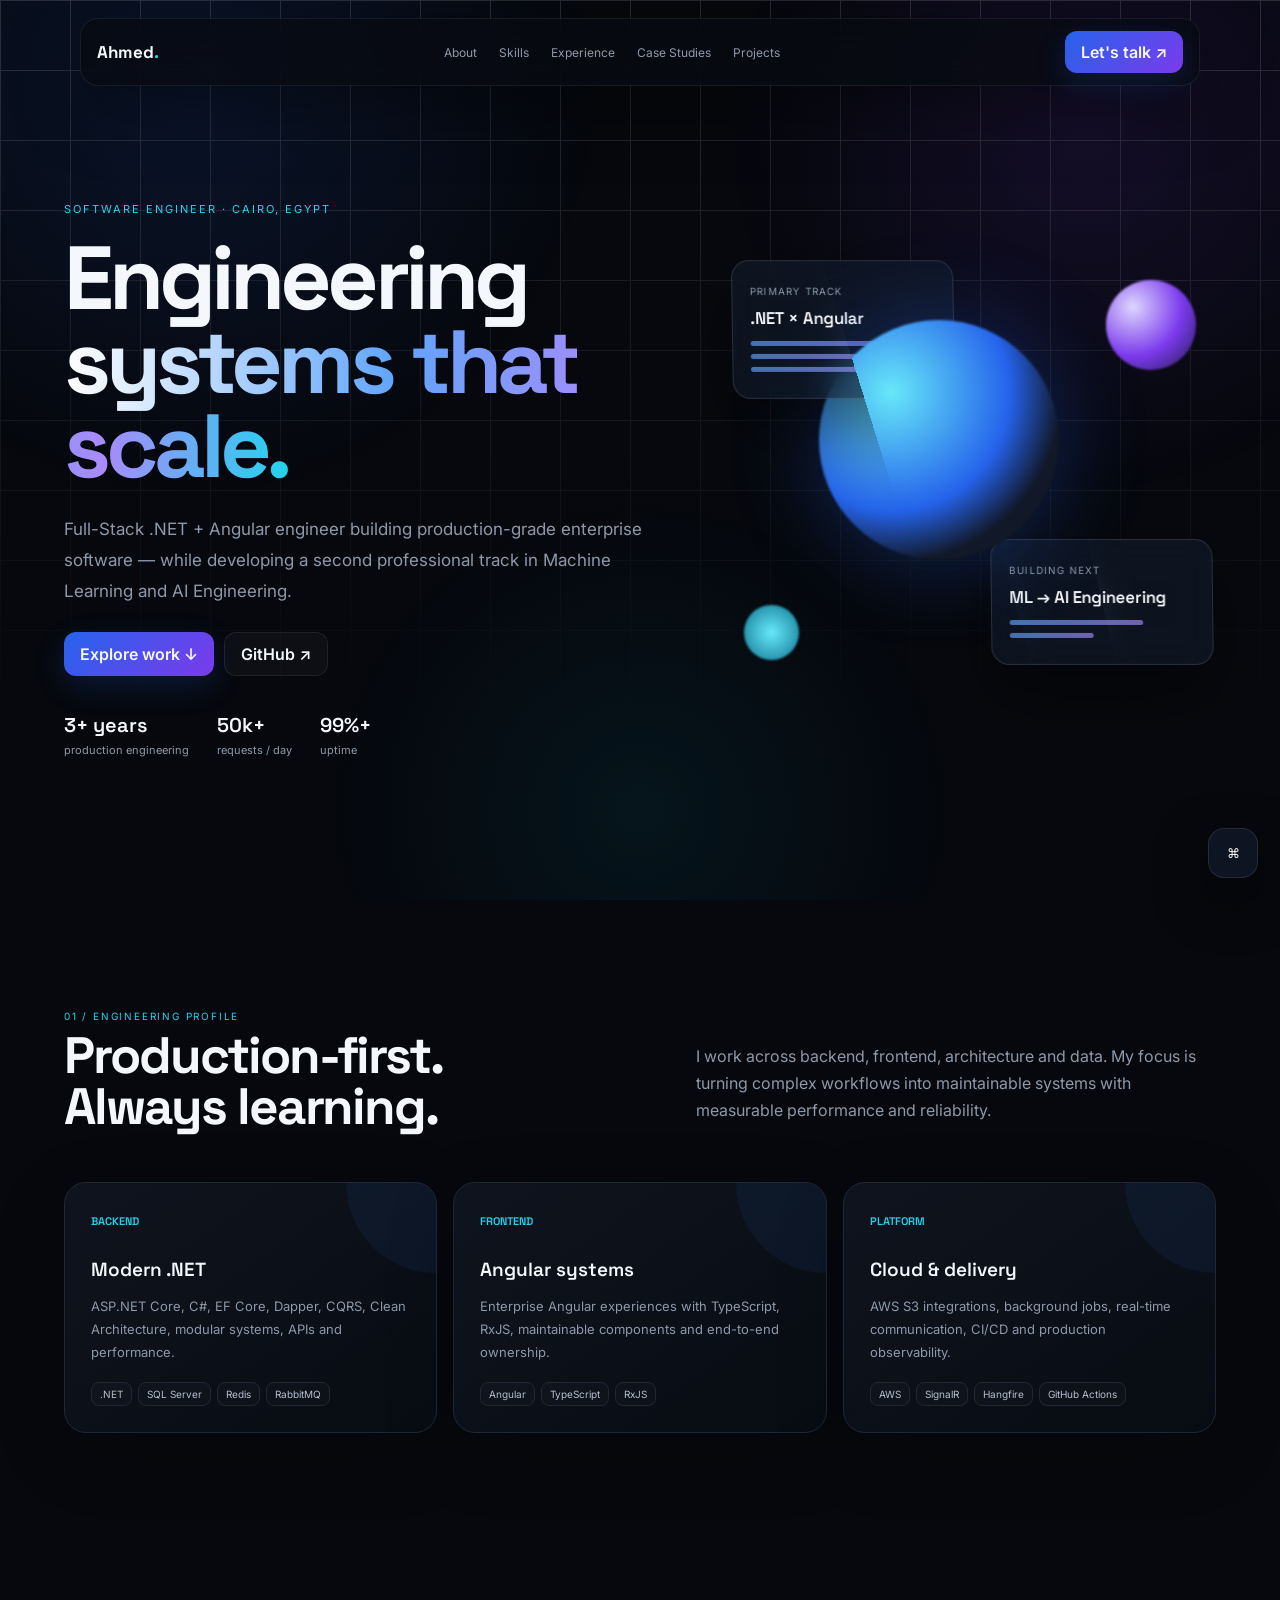
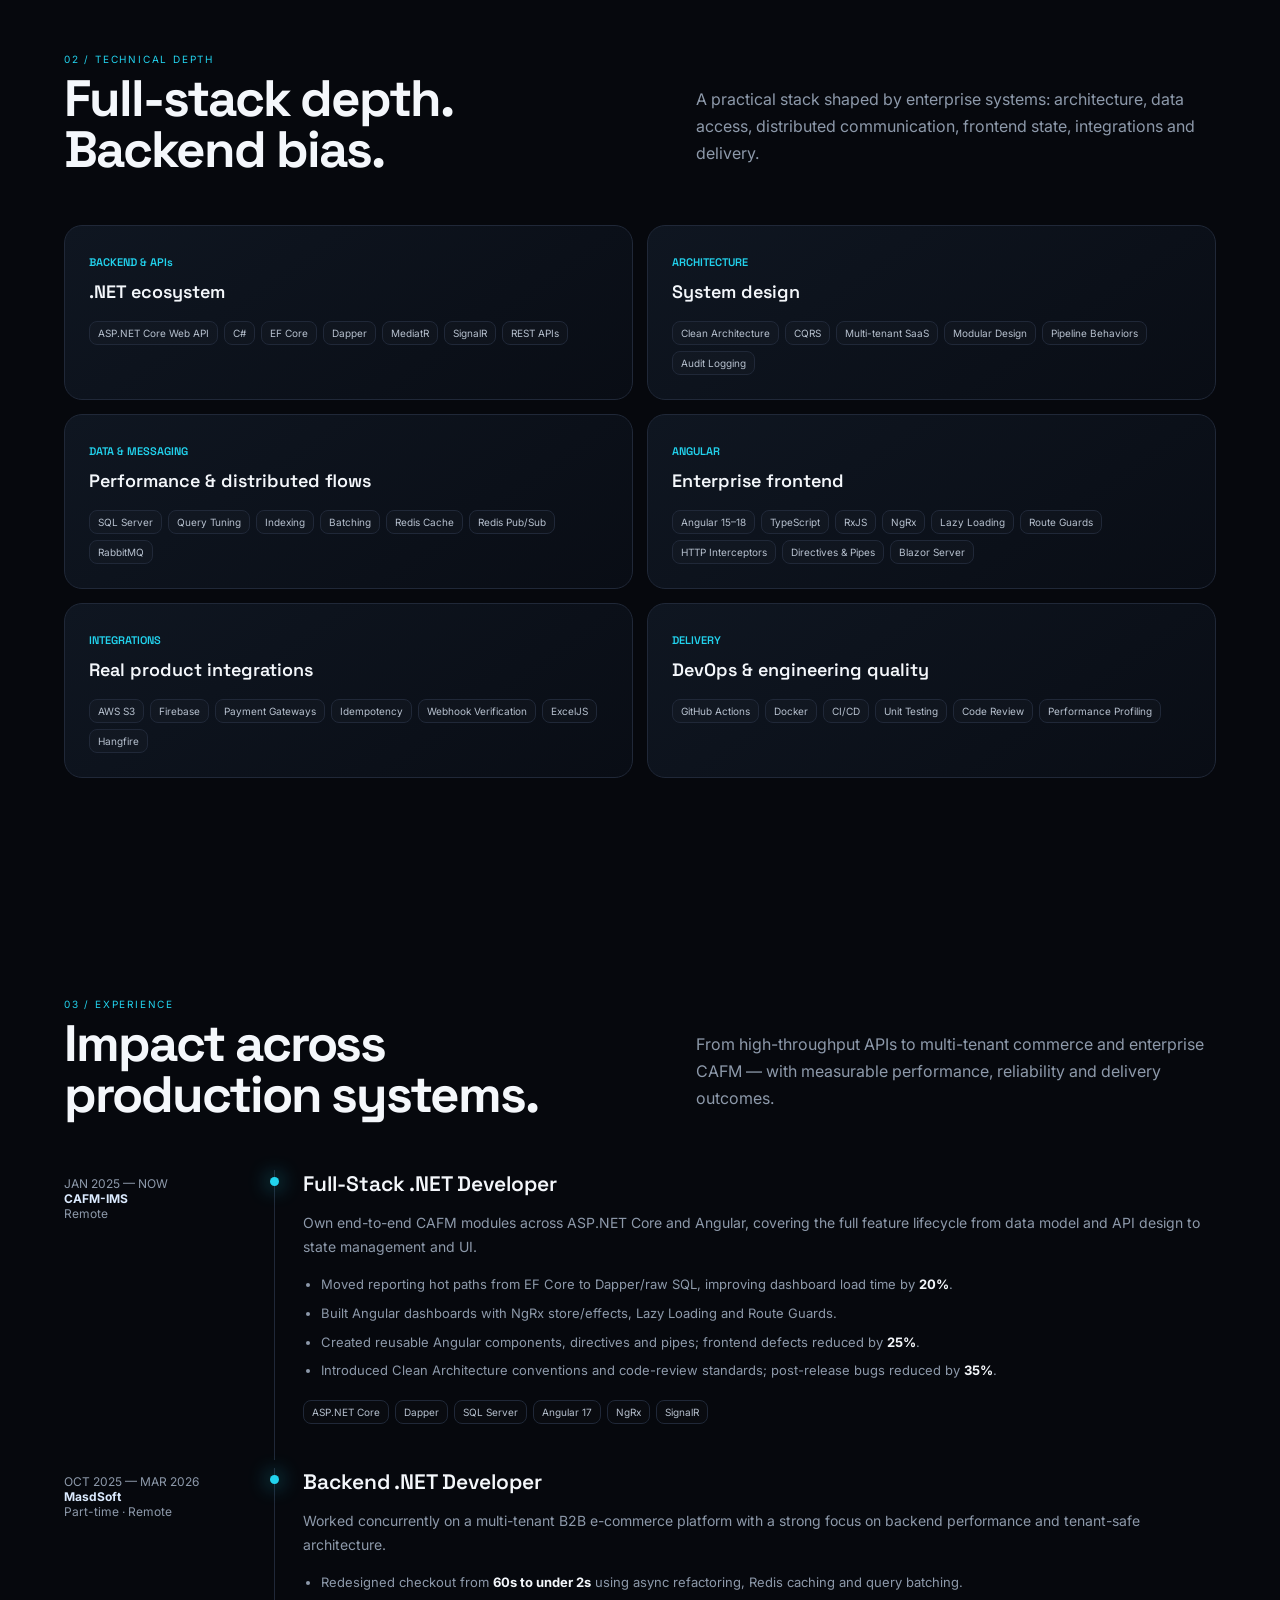
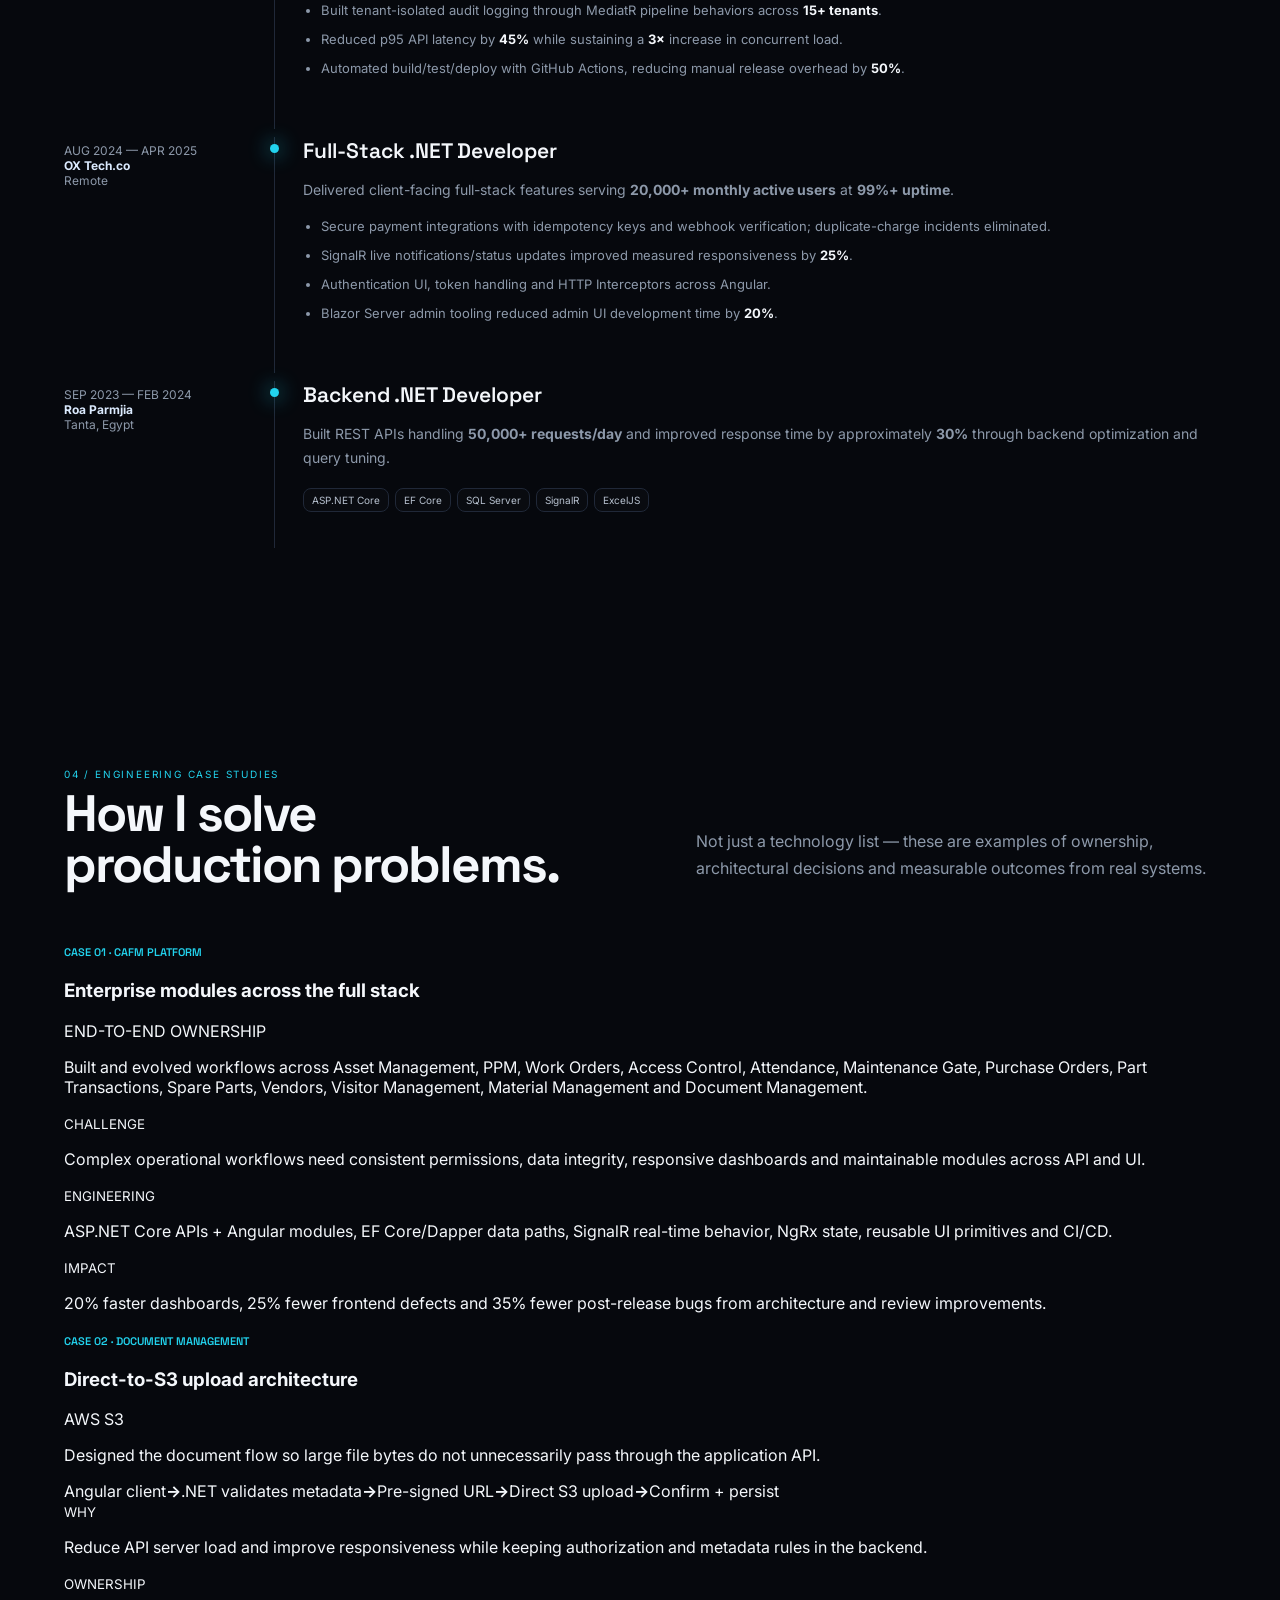
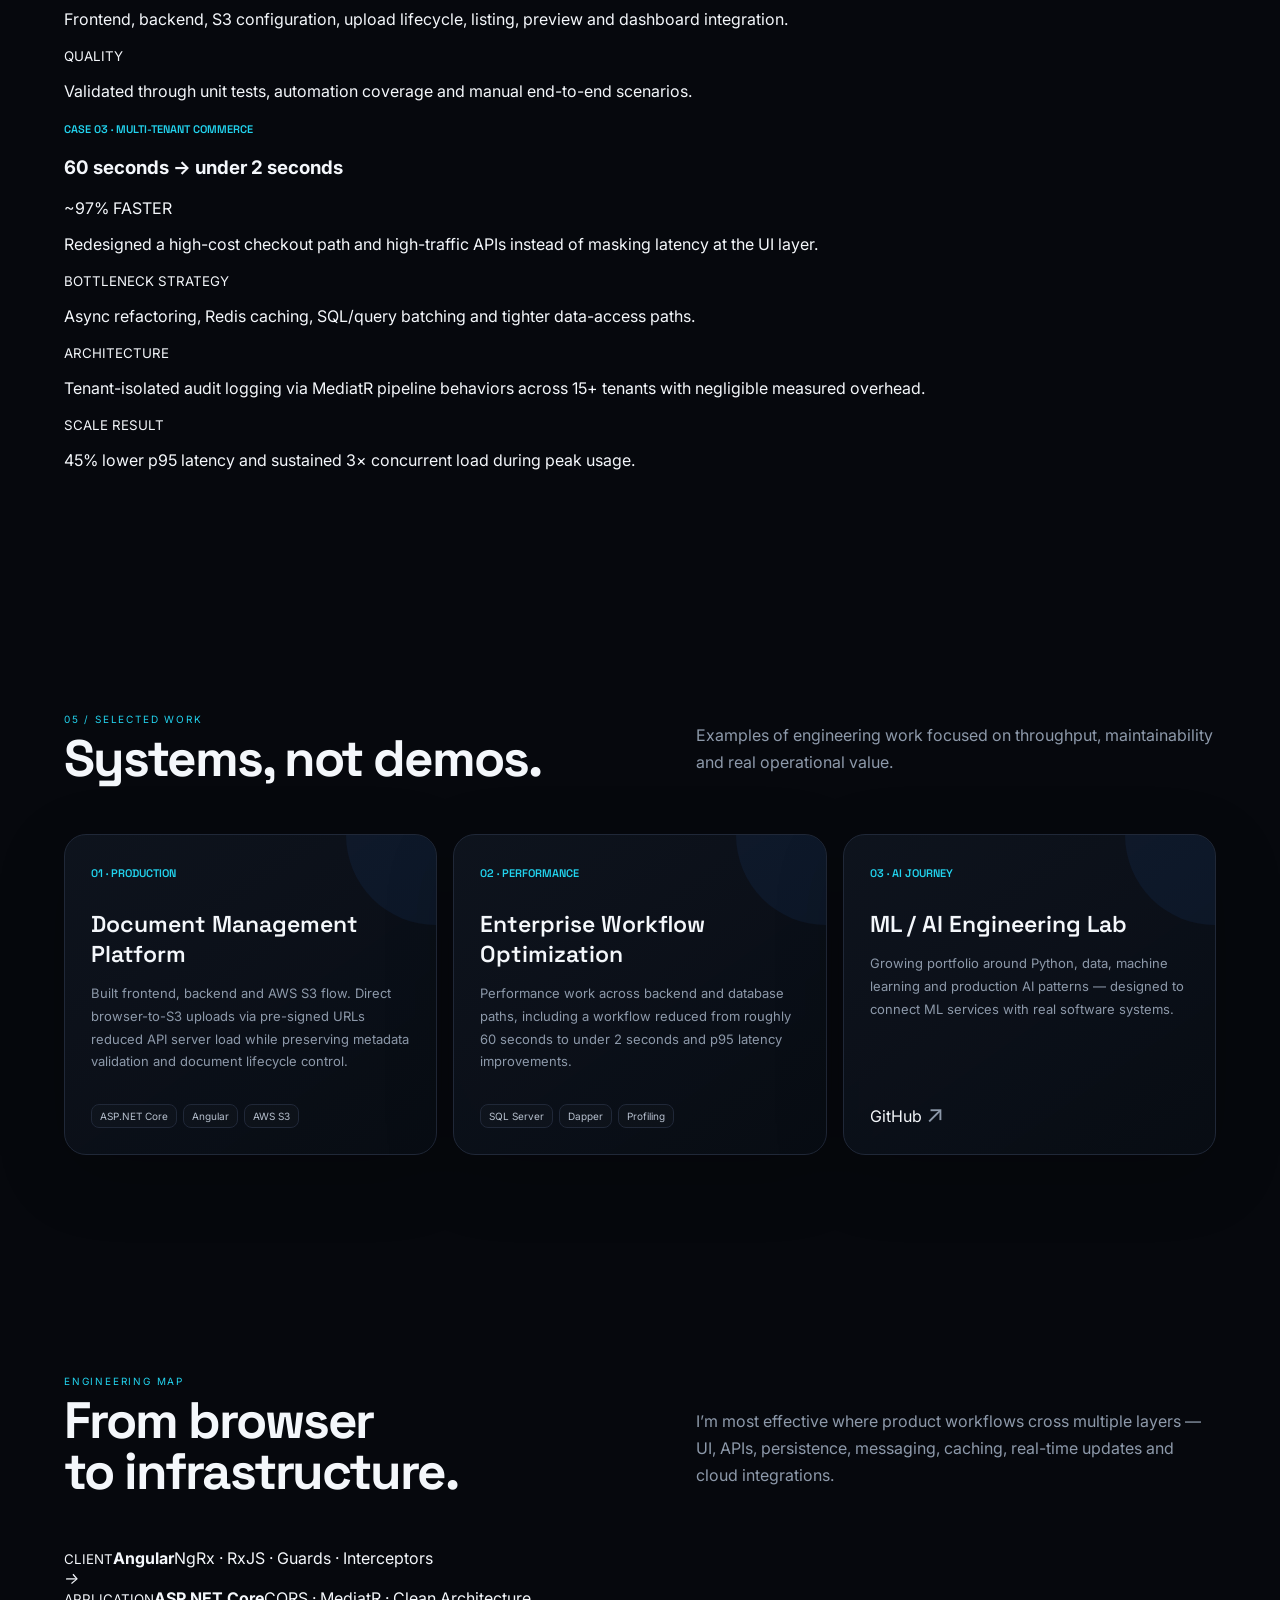
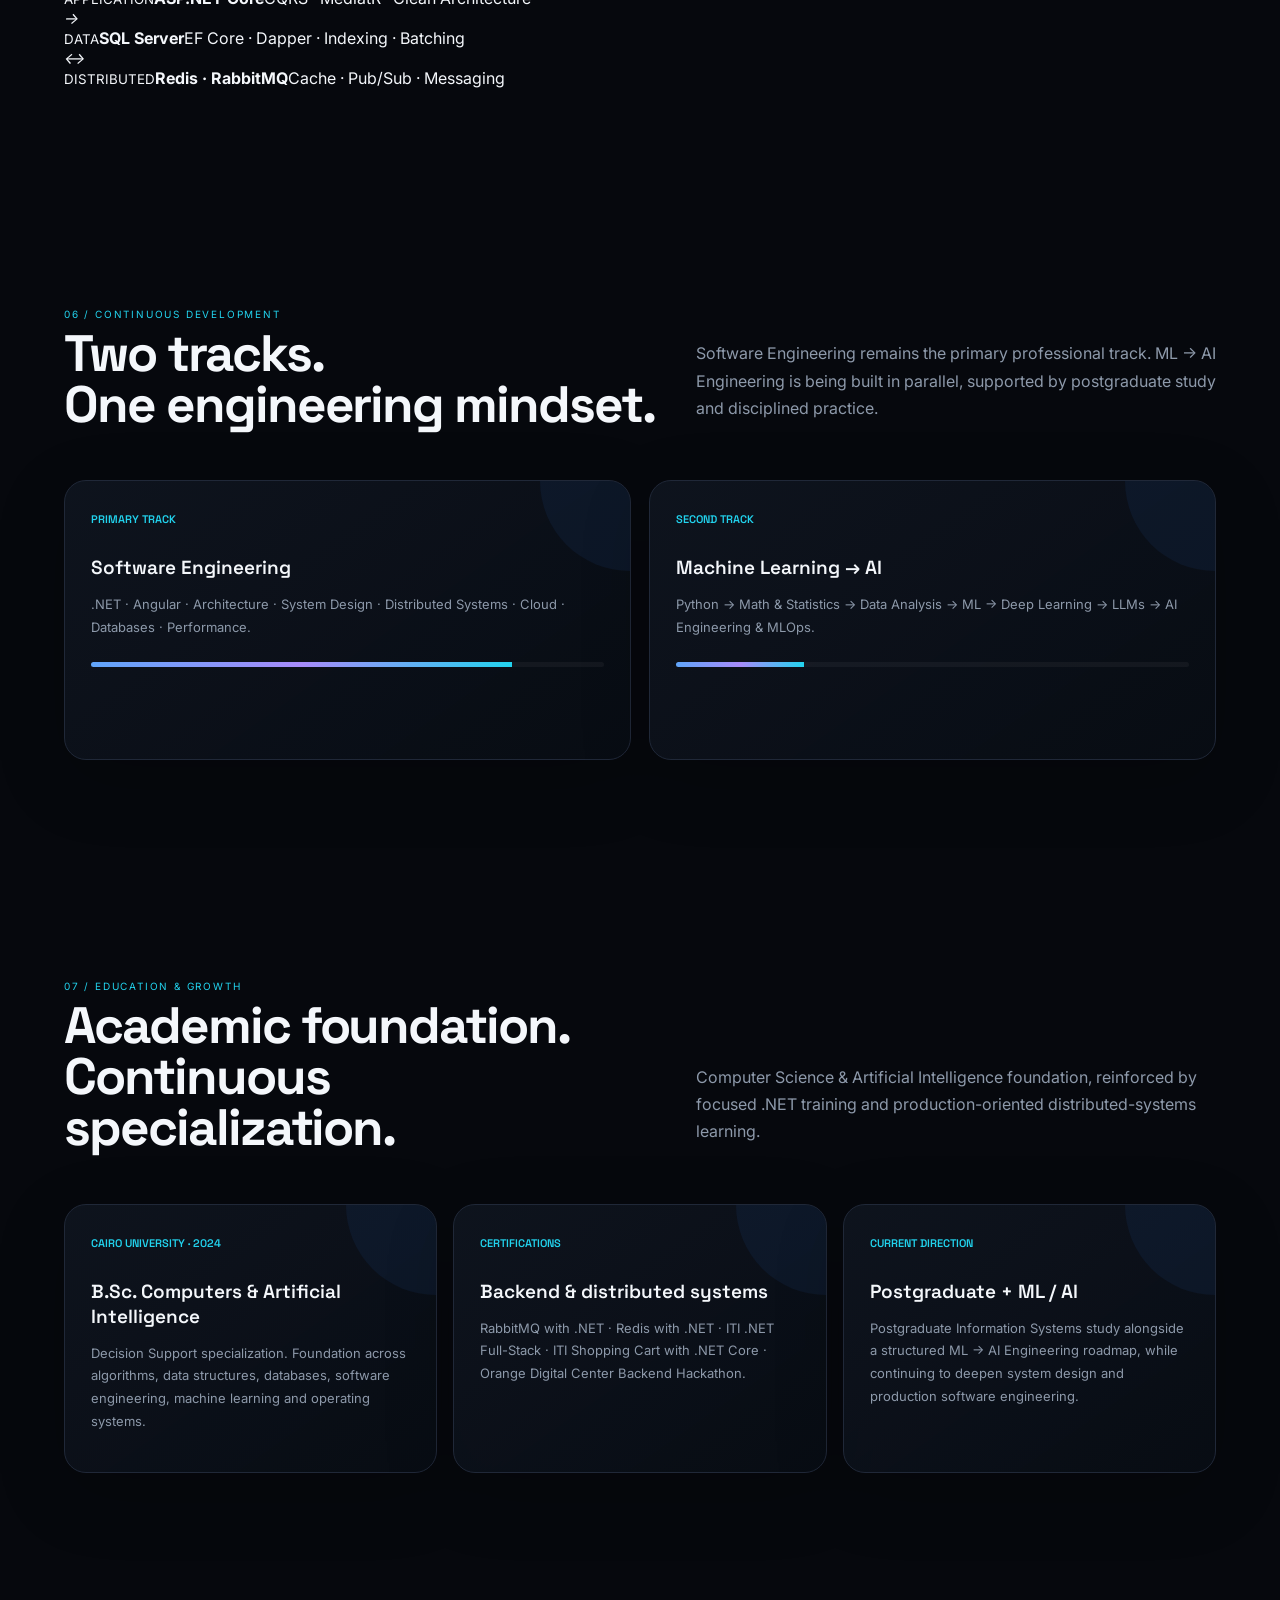
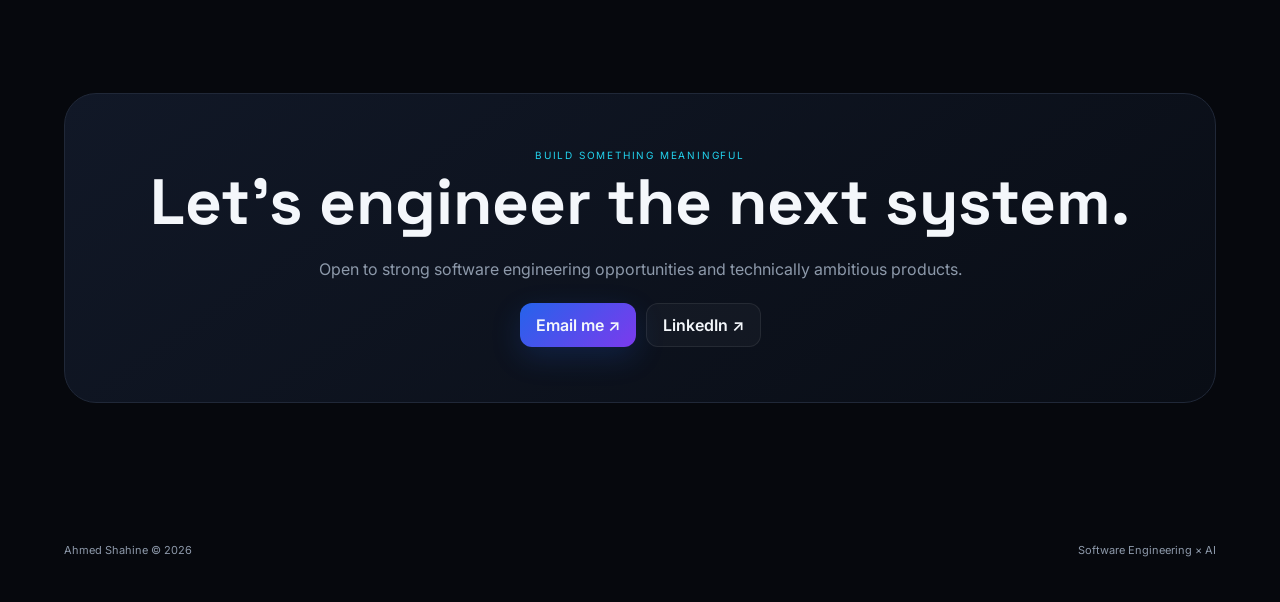
==== index.html @ 0cf8dcb6 "feat: add production engineering case studies and architecture story" ====
<!doctype html><html lang="en"><head><meta charset="utf-8"><meta name="viewport" content="width=device-width,initial-scale=1"><meta name="description" content="Ahmed Shahine — Software Engineer specializing in .NET, Angular and production systems, building a second track in ML and AI Engineering."><title>Ahmed Shahine — Software Engineer</title><link rel="stylesheet" href="styles.css"></head><body>
<nav class="nav"><a class="brand" href="#">Ahmed<i>.</i></a><div class="navlinks"><a href="#about">About</a><a href="#skills">Skills</a><a href="#experience">Experience</a><a href="#case-studies">Case Studies</a><a href="#projects">Projects</a></div><a class="nav-cta" href="mailto:ahmed.shahine.h@gmail.com">Let's talk ↗</a></nav>
<header class="hero"><div class="wrap hero-grid"><div><div class="eyebrow">Software Engineer · Cairo, Egypt</div><h1>Engineering<br><span class="gradient">systems that scale.</span></h1><p>Full-Stack .NET + Angular engineer building production-grade enterprise software — while developing a second professional track in Machine Learning and AI Engineering.</p><div class="actions"><a class="btn primary" href="#projects">Explore work ↓</a><a class="btn ghost" href="https://github.com/AhmedShahine1" target="_blank">GitHub ↗</a></div><div class="proof"><div><b>3+ years</b><span>production engineering</span></div><div><b>50k+</b><span>requests / day</span></div><div><b>99%+</b><span>uptime</span></div></div></div><div class="scene" aria-hidden="true"><div class="orb a"></div><div class="orb b"></div><div class="orb c"></div><div class="glass one"><small>Primary track</small><strong>.NET × Angular</strong><div class="code-lines"><i style="width:90%"></i><i style="width:65%"></i><i style="width:80%"></i></div></div><div class="glass two"><small>Building next</small><strong>ML → AI Engineering</strong><div class="code-lines"><i style="width:72%"></i><i style="width:45%"></i></div></div></div></div></header>
<main>
<section id="about" class="reveal"><div class="wrap"><div class="section-head"><div><div class="kicker">01 / Engineering profile</div><h2>Production-first.<br>Always learning.</h2></div><p>I work across backend, frontend, architecture and data. My focus is turning complex workflows into maintainable systems with measurable performance and reliability.</p></div><div class="cards"><article class="card tilt"><span class="num">BACKEND</span><h3>Modern .NET</h3><p>ASP.NET Core, C#, EF Core, Dapper, CQRS, Clean Architecture, modular systems, APIs and performance.</p><div class="tags"><span class="tag">.NET</span><span class="tag">SQL Server</span><span class="tag">Redis</span><span class="tag">RabbitMQ</span></div></article><article class="card tilt"><span class="num">FRONTEND</span><h3>Angular systems</h3><p>Enterprise Angular experiences with TypeScript, RxJS, maintainable components and end-to-end ownership.</p><div class="tags"><span class="tag">Angular</span><span class="tag">TypeScript</span><span class="tag">RxJS</span></div></article><article class="card tilt"><span class="num">PLATFORM</span><h3>Cloud & delivery</h3><p>AWS S3 integrations, background jobs, real-time communication, CI/CD and production observability.</p><div class="tags"><span class="tag">AWS</span><span class="tag">SignalR</span><span class="tag">Hangfire</span><span class="tag">GitHub Actions</span></div></article></div></div></section>
<section id="skills" class="reveal"><div class="wrap"><div class="section-head"><div><div class="kicker">02 / Technical depth</div><h2>Full-stack depth.<br>Backend bias.</h2></div><p>A practical stack shaped by enterprise systems: architecture, data access, distributed communication, frontend state, integrations and delivery.</p></div>
<div class="skillmatrix">
<article class="skillgroup"><span class="num">BACKEND & APIs</span><h3>.NET ecosystem</h3><div class="tags"><span class="tag">ASP.NET Core Web API</span><span class="tag">C#</span><span class="tag">EF Core</span><span class="tag">Dapper</span><span class="tag">MediatR</span><span class="tag">SignalR</span><span class="tag">REST APIs</span></div></article>
<article class="skillgroup"><span class="num">ARCHITECTURE</span><h3>System design</h3><div class="tags"><span class="tag">Clean Architecture</span><span class="tag">CQRS</span><span class="tag">Multi-tenant SaaS</span><span class="tag">Modular Design</span><span class="tag">Pipeline Behaviors</span><span class="tag">Audit Logging</span></div></article>
<article class="skillgroup"><span class="num">DATA & MESSAGING</span><h3>Performance & distributed flows</h3><div class="tags"><span class="tag">SQL Server</span><span class="tag">Query Tuning</span><span class="tag">Indexing</span><span class="tag">Batching</span><span class="tag">Redis Cache</span><span class="tag">Redis Pub/Sub</span><span class="tag">RabbitMQ</span></div></article>
<article class="skillgroup"><span class="num">ANGULAR</span><h3>Enterprise frontend</h3><div class="tags"><span class="tag">Angular 15–18</span><span class="tag">TypeScript</span><span class="tag">RxJS</span><span class="tag">NgRx</span><span class="tag">Lazy Loading</span><span class="tag">Route Guards</span><span class="tag">HTTP Interceptors</span><span class="tag">Directives & Pipes</span><span class="tag">Blazor Server</span></div></article>
<article class="skillgroup"><span class="num">INTEGRATIONS</span><h3>Real product integrations</h3><div class="tags"><span class="tag">AWS S3</span><span class="tag">Firebase</span><span class="tag">Payment Gateways</span><span class="tag">Idempotency</span><span class="tag">Webhook Verification</span><span class="tag">ExcelJS</span><span class="tag">Hangfire</span></div></article>
<article class="skillgroup"><span class="num">DELIVERY</span><h3>DevOps & engineering quality</h3><div class="tags"><span class="tag">GitHub Actions</span><span class="tag">Docker</span><span class="tag">CI/CD</span><span class="tag">Unit Testing</span><span class="tag">Code Review</span><span class="tag">Performance Profiling</span></div></article>
</div></div></section>
<section id="experience" class="reveal"><div class="wrap"><div class="section-head"><div><div class="kicker">03 / Experience</div><h2>Impact across<br>production systems.</h2></div><p>From high-throughput APIs to multi-tenant commerce and enterprise CAFM — with measurable performance, reliability and delivery outcomes.</p></div>
<div class="experience-list">
<div class="timeline"><div class="time">JAN 2025 — NOW<br><strong>CAFM-IMS</strong><br>Remote</div><div class="experience"><h3>Full-Stack .NET Developer</h3><p>Own end-to-end CAFM modules across ASP.NET Core and Angular, covering the full feature lifecycle from data model and API design to state management and UI.</p><ul><li>Moved reporting hot paths from EF Core to Dapper/raw SQL, improving dashboard load time by <b>20%</b>.</li><li>Built Angular dashboards with NgRx store/effects, Lazy Loading and Route Guards.</li><li>Created reusable Angular components, directives and pipes; frontend defects reduced by <b>25%</b>.</li><li>Introduced Clean Architecture conventions and code-review standards; post-release bugs reduced by <b>35%</b>.</li></ul><div class="tags"><span class="tag">ASP.NET Core</span><span class="tag">Dapper</span><span class="tag">SQL Server</span><span class="tag">Angular 17</span><span class="tag">NgRx</span><span class="tag">SignalR</span></div></div></div>
<div class="timeline"><div class="time">OCT 2025 — MAR 2026<br><strong>MasdSoft</strong><br>Part-time · Remote</div><div class="experience"><h3>Backend .NET Developer</h3><p>Worked concurrently on a multi-tenant B2B e-commerce platform with a strong focus on backend performance and tenant-safe architecture.</p><ul><li>Redesigned checkout from <b>60s to under 2s</b> using async refactoring, Redis caching and query batching.</li><li>Built tenant-isolated audit logging through MediatR pipeline behaviors across <b>15+ tenants</b>.</li><li>Reduced p95 API latency by <b>45%</b> while sustaining a <b>3×</b> increase in concurrent load.</li><li>Automated build/test/deploy with GitHub Actions, reducing manual release overhead by <b>50%</b>.</li></ul></div></div>
<div class="timeline"><div class="time">AUG 2024 — APR 2025<br><strong>OX Tech.co</strong><br>Remote</div><div class="experience"><h3>Full-Stack .NET Developer</h3><p>Delivered client-facing full-stack features serving <b>20,000+ monthly active users</b> at <b>99%+ uptime</b>.</p><ul><li>Secure payment integrations with idempotency keys and webhook verification; duplicate-charge incidents eliminated.</li><li>SignalR live notifications/status updates improved measured responsiveness by <b>25%</b>.</li><li>Authentication UI, token handling and HTTP Interceptors across Angular.</li><li>Blazor Server admin tooling reduced admin UI development time by <b>20%</b>.</li></ul></div></div>
<div class="timeline"><div class="time">SEP 2023 — FEB 2024<br><strong>Roa Parmjia</strong><br>Tanta, Egypt</div><div class="experience"><h3>Backend .NET Developer</h3><p>Built REST APIs handling <b>50,000+ requests/day</b> and improved response time by approximately <b>30%</b> through backend optimization and query tuning.</p><div class="tags"><span class="tag">ASP.NET Core</span><span class="tag">EF Core</span><span class="tag">SQL Server</span><span class="tag">SignalR</span><span class="tag">ExcelJS</span></div></div></div>
</div></div></section>
<section id="case-studies" class="reveal"><div class="wrap"><div class="section-head"><div><div class="kicker">04 / Engineering case studies</div><h2>How I solve<br>production problems.</h2></div><p>Not just a technology list — these are examples of ownership, architectural decisions and measurable outcomes from real systems.</p></div>
<div class="case-stack">
<article class="case"><div class="case-top"><div><span class="num">CASE 01 · CAFM PLATFORM</span><h3>Enterprise modules across the full stack</h3></div><span class="case-badge">END-TO-END OWNERSHIP</span></div><p class="case-lead">Built and evolved workflows across Asset Management, PPM, Work Orders, Access Control, Attendance, Maintenance Gate, Purchase Orders, Part Transactions, Spare Parts, Vendors, Visitor Management, Material Management and Document Management.</p><div class="case-grid"><div><small>CHALLENGE</small><p>Complex operational workflows need consistent permissions, data integrity, responsive dashboards and maintainable modules across API and UI.</p></div><div><small>ENGINEERING</small><p>ASP.NET Core APIs + Angular modules, EF Core/Dapper data paths, SignalR real-time behavior, NgRx state, reusable UI primitives and CI/CD.</p></div><div><small>IMPACT</small><p>20% faster dashboards, 25% fewer frontend defects and 35% fewer post-release bugs from architecture and review improvements.</p></div></div></article>
<article class="case"><div class="case-top"><div><span class="num">CASE 02 · DOCUMENT MANAGEMENT</span><h3>Direct-to-S3 upload architecture</h3></div><span class="case-badge">AWS S3</span></div><p class="case-lead">Designed the document flow so large file bytes do not unnecessarily pass through the application API.</p><div class="flow"><span>Angular client</span><b>→</b><span>.NET validates metadata</span><b>→</b><span>Pre-signed URL</span><b>→</b><span>Direct S3 upload</span><b>→</b><span>Confirm + persist</span></div><div class="case-grid"><div><small>WHY</small><p>Reduce API server load and improve responsiveness while keeping authorization and metadata rules in the backend.</p></div><div><small>OWNERSHIP</small><p>Frontend, backend, S3 configuration, upload lifecycle, listing, preview and dashboard integration.</p></div><div><small>QUALITY</small><p>Validated through unit tests, automation coverage and manual end-to-end scenarios.</p></div></div></article>
<article class="case"><div class="case-top"><div><span class="num">CASE 03 · MULTI-TENANT COMMERCE</span><h3>60 seconds → under 2 seconds</h3></div><span class="case-badge">~97% FASTER</span></div><p class="case-lead">Redesigned a high-cost checkout path and high-traffic APIs instead of masking latency at the UI layer.</p><div class="case-grid"><div><small>BOTTLENECK STRATEGY</small><p>Async refactoring, Redis caching, SQL/query batching and tighter data-access paths.</p></div><div><small>ARCHITECTURE</small><p>Tenant-isolated audit logging via MediatR pipeline behaviors across 15+ tenants with negligible measured overhead.</p></div><div><small>SCALE RESULT</small><p>45% lower p95 latency and sustained 3× concurrent load during peak usage.</p></div></div></article>
</div></div></section><section id="projects" class="reveal"><div class="wrap"><div class="section-head"><div><div class="kicker">05 / Selected work</div><h2>Systems, not demos.</h2></div><p>Examples of engineering work focused on throughput, maintainability and real operational value.</p></div><div class="cards"><article class="card project tilt"><div><span class="num">01 · PRODUCTION</span><h3>Document Management Platform</h3><p>Built frontend, backend and AWS S3 flow. Direct browser-to-S3 uploads via pre-signed URLs reduced API server load while preserving metadata validation and document lifecycle control.</p></div><div class="tags"><span class="tag">ASP.NET Core</span><span class="tag">Angular</span><span class="tag">AWS S3</span></div></article><article class="card project tilt"><div><span class="num">02 · PERFORMANCE</span><h3>Enterprise Workflow Optimization</h3><p>Performance work across backend and database paths, including a workflow reduced from roughly 60 seconds to under 2 seconds and p95 latency improvements.</p></div><div class="tags"><span class="tag">SQL Server</span><span class="tag">Dapper</span><span class="tag">Profiling</span></div></article><article class="card project tilt"><div><span class="num">03 · AI JOURNEY</span><h3>ML / AI Engineering Lab</h3><p>Growing portfolio around Python, data, machine learning and production AI patterns — designed to connect ML services with real software systems.</p></div><a href="https://github.com/AhmedShahine1" target="_blank">GitHub <span class="arrow">↗</span></a></article></div></div></section><section id="architecture" class="reveal"><div class="wrap"><div class="section-head"><div><div class="kicker">Engineering map</div><h2>From browser<br>to infrastructure.</h2></div><p>I’m most effective where product workflows cross multiple layers — UI, APIs, persistence, messaging, caching, real-time updates and cloud integrations.</p></div><div class="arch"><div class="arch-node"><small>CLIENT</small><b>Angular</b><span>NgRx · RxJS · Guards · Interceptors</span></div><i>→</i><div class="arch-node"><small>APPLICATION</small><b>ASP.NET Core</b><span>CQRS · MediatR · Clean Architecture</span></div><i>→</i><div class="arch-node"><small>DATA</small><b>SQL Server</b><span>EF Core · Dapper · Indexing · Batching</span></div><i>↔</i><div class="arch-node"><small>DISTRIBUTED</small><b>Redis · RabbitMQ</b><span>Cache · Pub/Sub · Messaging</span></div></div></div></section>
<section id="journey" class="reveal"><div class="wrap"><div class="section-head"><div><div class="kicker">06 / Continuous development</div><h2>Two tracks.<br>One engineering mindset.</h2></div><p>Software Engineering remains the primary professional track. ML → AI Engineering is being built in parallel, supported by postgraduate study and disciplined practice.</p></div><div class="journey"><article class="card tilt"><span class="num">PRIMARY TRACK</span><h3>Software Engineering</h3><p>.NET · Angular · Architecture · System Design · Distributed Systems · Cloud · Databases · Performance.</p><div class="progress"><i style="width:82%"></i></div></article><article class="card tilt"><span class="num">SECOND TRACK</span><h3>Machine Learning → AI</h3><p>Python → Math & Statistics → Data Analysis → ML → Deep Learning → LLMs → AI Engineering & MLOps.</p><div class="progress"><i style="width:25%"></i></div></article></div></div></section><section id="education" class="reveal"><div class="wrap"><div class="section-head"><div><div class="kicker">07 / Education & growth</div><h2>Academic foundation.<br>Continuous specialization.</h2></div><p>Computer Science & Artificial Intelligence foundation, reinforced by focused .NET training and production-oriented distributed-systems learning.</p></div><div class="cards"><article class="card tilt"><span class="num">CAIRO UNIVERSITY · 2024</span><h3>B.Sc. Computers & Artificial Intelligence</h3><p>Decision Support specialization. Foundation across algorithms, data structures, databases, software engineering, machine learning and operating systems.</p></article><article class="card tilt"><span class="num">CERTIFICATIONS</span><h3>Backend & distributed systems</h3><p>RabbitMQ with .NET · Redis with .NET · ITI .NET Full-Stack · ITI Shopping Cart with .NET Core · Orange Digital Center Backend Hackathon.</p></article><article class="card tilt"><span class="num">CURRENT DIRECTION</span><h3>Postgraduate + ML / AI</h3><p>Postgraduate Information Systems study alongside a structured ML → AI Engineering roadmap, while continuing to deepen system design and production software engineering.</p></article></div></div></section>
<section class="reveal"><div class="wrap"><div class="contact"><div class="kicker">Build something meaningful</div><h2>Let’s engineer the next system.</h2><p>Open to strong software engineering opportunities and technically ambitious products.</p><div class="actions" style="justify-content:center;margin-top:24px"><a class="btn primary" href="mailto:ahmed.shahine.h@gmail.com">Email me ↗</a><a class="btn ghost" href="https://linkedin.com/in/ahmed-hani-804120205" target="_blank">LinkedIn ↗</a></div></div></div></section>
</main><footer class="wrap"><span>Ahmed Shahine © 2026</span><span>Software Engineering × AI</span></footer>
<button class="fab" onclick="openOS()" title="Development OS">⌘</button>
<div id="modal" class="modal"><button class="close" onclick="closeOS()">Close ×</button><div class="os"><aside class="sidebar"><h3>Development OS</h3><button class="tab active" onclick="tab('dashboard',this)">Overview</button><button class="tab" onclick="tab('today',this)">Today</button><button class="tab" onclick="tab('weekly',this)">Weekly Balance</button><button class="tab" onclick="tab('mock',this)">Mock Interviews</button><button class="tab" onclick="tab('settings',this)">Data</button></aside><div class="osmain">
<div id="dashboard" class="pane active"><div class="oshead"><div><small class="kicker">Flexible operating system</small><h2 id="todayLabel">Today</h2></div><button class="btn ghost" onclick="notifications()">Enable reminder</button></div><div class="dashgrid"><div class="dashcard"><small>WORK / 8H</small><b id="workVal">0.0h</b></div><div class="dashcard"><small>DEVELOPMENT / 5H</small><b id="devVal">0.0h</b></div><div class="dashcard"><small>MOVEMENT / 2H</small><b id="fitVal">0.0h</b></div><div class="dashcard wide"><small>Work sessions</small><b id="timer">00:00:00</b><div class="actions" style="margin-top:12px"><button id="timerBtn" class="btn primary" onclick="toggleWork()">Start work</button><button class="btn ghost" onclick="addWork()">Add manually</button></div><div id="sessions" class="sessionlist"></div></div><div class="dashcard"><small>Principle</small><b style="font-size:18px">Weekly balance</b><p class="note">Work and study can be fragmented. Track evidence, not perfect schedules.</p></div></div><div class="dashcard" style="margin-top:12px"><small>THIS WEEK</small><div id="tracks"></div></div></div>
<div id="today" class="pane"><div class="oshead"><h2>Today</h2><button class="btn ghost" onclick="loadDay()">Load default day</button></div><div class="form"><input id="taskName" class="input" placeholder="What will you work on?"><select id="taskTrack" class="select"><option value="ml">ML / AI</option><option value="software">Software Engineering</option><option value="diploma">Diploma</option><option value="language">Languages & Communication</option><option value="reading">Reading</option><option value="quran">Quran / Personal</option><option value="fitness">Physical Activity</option></select><input id="taskMin" class="input" type="number" value="60" min="5" step="5" style="max-width:100px"><button class="btn primary" onclick="addTask()">Add</button></div><div id="taskList"></div></div>
<div id="weekly" class="pane"><div class="oshead"><div><h2>Weekly Balance</h2><p class="note">Default development budget: 35h/week. Fitness: 14h/week.</p></div></div><div id="weeklyGrid" class="weekly"></div></div>
<div id="mock" class="pane"><div class="oshead"><div><h2>Mock Interview Loop</h2><p id="interviewCount" class="note"></p></div><a class="btn primary" href="https://chatgpt.com" target="_blank">Open ChatGPT ↗</a></div><div class="form"><select id="iType" class="select"><option>HR / English</option><option>.NET / Backend</option><option>Angular</option><option>System Design</option><option>Problem Solving</option><option>ML / AI</option></select><input id="iScore" class="input" type="number" min="0" max="10" placeholder="Score /10" style="max-width:120px"><input id="iWeak" class="input" placeholder="Weakness / topic to improve"><input id="iNotes" class="input" placeholder="Next action"><button class="btn primary" onclick="addInterview()">Save</button></div><div id="interviews"></div></div>
<div id="settings" class="pane"><div class="oshead"><h2>Private Data</h2></div><div class="dashcard"><p class="note">Development OS data stays in this browser. The public GitHub Pages site stores no API token or private cloud credential. Export a JSON backup when needed. Reliable email/push while the site is closed requires a separate authenticated backend.</p><div class="actions"><button class="btn primary" onclick="exportData()">Export JSON</button><button class="btn ghost" onclick="resetData()">Reset local data</button></div></div></div>
</div></div></div>
<script src="app.js"></script></body></html>
---- styles.css ----
@import url('https://fonts.googleapis.com/css2?family=Inter:wght@400;500;600;700&family=Space+Grotesk:wght@500;600;700&display=swap');
:root{--bg:#06080d;--panel:#0d111a;--panel2:#111827;--line:#202838;--text:#f4f7fb;--muted:#8d99aa;--blue:#60a5fa;--violet:#a78bfa;--cyan:#22d3ee;--green:#34d399;--red:#fb7185;--r:22px}
*{box-sizing:border-box}html{scroll-behavior:smooth}body{margin:0;background:var(--bg);color:var(--text);font-family:Inter,sans-serif;overflow-x:hidden}body:before{content:"";position:fixed;inset:0;z-index:-2;background:radial-gradient(circle at 15% 10%,#2563eb22,transparent 30%),radial-gradient(circle at 85% 15%,#7c3aed20,transparent 27%),radial-gradient(circle at 50% 90%,#0891b218,transparent 30%)}body:after{content:"";position:fixed;inset:0;z-index:-1;opacity:.14;background-image:linear-gradient(#fff 1px,transparent 1px),linear-gradient(90deg,#fff 1px,transparent 1px);background-size:70px 70px;mask-image:linear-gradient(to bottom,#000,transparent 82%)}
a{color:inherit}.wrap{width:min(1180px,90vw);margin:auto}.nav{position:fixed;z-index:50;top:18px;left:50%;transform:translateX(-50%);width:min(1120px,92vw);display:flex;align-items:center;justify-content:space-between;padding:12px 16px;border:1px solid #ffffff12;border-radius:18px;background:#080b12cc;backdrop-filter:blur(18px);box-shadow:0 20px 70px #0006}.brand{font:700 17px "Space Grotesk";text-decoration:none}.brand i{color:var(--cyan);font-style:normal}.navlinks{display:flex;gap:22px}.navlinks a{font-size:12px;color:var(--muted);text-decoration:none}.navlinks a:hover{color:#fff}.nav-cta,.btn{border:0;border-radius:12px;padding:11px 16px;font-weight:600;text-decoration:none;cursor:pointer;display:inline-flex;align-items:center;gap:8px}.nav-cta,.primary{background:linear-gradient(135deg,#2563eb,#7c3aed);box-shadow:0 10px 30px #2563eb30}.ghost{background:#ffffff08;border:1px solid #ffffff14;color:var(--text)}
.hero{min-height:100vh;display:grid;align-items:center;padding:130px 0 70px;perspective:1200px}.hero-grid{display:grid;grid-template-columns:1.1fr .9fr;gap:70px;align-items:center}.eyebrow{font-size:11px;letter-spacing:.18em;text-transform:uppercase;color:var(--cyan);margin-bottom:20px}.hero h1{font:700 clamp(52px,7vw,92px)/.94 "Space Grotesk";letter-spacing:-.055em;margin:0}.gradient{background:linear-gradient(90deg,#fff 0,#60a5fa 45%,#a78bfa 75%,#22d3ee);background-clip:text;color:transparent}.hero p{max-width:650px;color:var(--muted);font-size:17px;line-height:1.8;margin:26px 0}.actions{display:flex;gap:10px;flex-wrap:wrap}.proof{display:flex;gap:28px;margin-top:36px}.proof b{display:block;font:600 20px "Space Grotesk"}.proof span{font-size:11px;color:var(--muted)}
.scene{height:500px;position:relative;transform-style:preserve-3d}.orb{position:absolute;border-radius:50%;filter:blur(1px);animation:float 6s ease-in-out infinite}.orb.a{width:240px;height:240px;background:radial-gradient(circle at 30% 30%,#67e8f9,#2563eb 50%,#111827 72%);top:90px;left:90px;box-shadow:0 0 90px #2563eb55}.orb.b{width:90px;height:90px;background:radial-gradient(circle at 30% 30%,#ddd6fe,#7c3aed 55%,#1e1b4b);right:20px;top:50px;animation-delay:-2s}.orb.c{width:55px;height:55px;background:radial-gradient(circle,#67e8f9,#0e7490);left:15px;bottom:70px;animation-delay:-4s}.glass{position:absolute;padding:18px;border:1px solid #ffffff20;background:#101827aa;backdrop-filter:blur(16px);border-radius:18px;box-shadow:0 30px 70px #0008;transform-style:preserve-3d}.glass.one{top:30px;left:0;transform:rotateY(13deg) rotateX(4deg)}.glass.two{right:0;bottom:65px;transform:rotateY(-13deg) rotateX(-3deg)}.glass small{color:var(--muted);font-size:10px;text-transform:uppercase;letter-spacing:.12em}.glass strong{display:block;font:600 17px "Space Grotesk";margin-top:8px}.code-lines{width:190px;margin-top:12px}.code-lines i{height:5px;background:linear-gradient(90deg,#60a5fa,#a78bfa);display:block;border-radius:99px;margin:8px 0;opacity:.65}
section{padding:110px 0}.section-head{display:flex;justify-content:space-between;gap:30px;align-items:end;margin-bottom:42px}.section-head h2{font:700 clamp(34px,4vw,56px)/1 "Space Grotesk";letter-spacing:-.04em;margin:8px 0}.section-head p{max-width:520px;color:var(--muted);line-height:1.7}.kicker{font-size:10px;letter-spacing:.18em;color:var(--cyan);text-transform:uppercase}.cards{display:grid;grid-template-columns:repeat(3,1fr);gap:16px}.card{position:relative;overflow:hidden;padding:26px;border:1px solid var(--line);border-radius:var(--r);background:linear-gradient(145deg,#101722cc,#090d15dd);box-shadow:0 20px 70px #0003;transition:.35s;transform-style:preserve-3d}.card:hover{border-color:#60a5fa55;transform:translateY(-8px);box-shadow:0 30px 90px #0008}.card:before{content:"";position:absolute;width:180px;height:180px;border-radius:50%;background:#3b82f612;right:-90px;top:-90px}.num{font:600 11px "Space Grotesk";color:var(--cyan)}.card h3{font:600 19px "Space Grotesk";margin:28px 0 10px}.card p{font-size:13px;line-height:1.75;color:var(--muted)}.tags{display:flex;gap:6px;flex-wrap:wrap;margin-top:18px}.tag{font-size:10px;padding:5px 8px;border:1px solid var(--line);border-radius:8px;color:#b6c0ce;background:#ffffff04}
.timeline{display:grid;grid-template-columns:180px 1fr;gap:30px}.time{font-size:12px;color:var(--muted);padding-top:6px}.experience{padding:0 0 36px 28px;border-left:1px solid var(--line);position:relative}.experience:before{content:"";position:absolute;width:9px;height:9px;border-radius:50%;background:var(--cyan);left:-5px;top:7px;box-shadow:0 0 20px var(--cyan)}.experience h3{font:600 21px "Space Grotesk";margin:0 0 6px}.experience p{color:var(--muted);line-height:1.7;font-size:14px}.metrics{display:grid;grid-template-columns:repeat(4,1fr);gap:12px;margin-top:24px}.metric{padding:18px;border:1px solid var(--line);border-radius:15px;background:#ffffff03}.metric b{font:600 20px "Space Grotesk";color:var(--cyan)}.metric span{display:block;color:var(--muted);font-size:10px;margin-top:5px}
.project{min-height:300px;display:flex;flex-direction:column;justify-content:space-between}.project .arrow{font-size:24px;color:var(--muted)}.project:hover .arrow{color:var(--cyan)}.project h3{font-size:23px}.project a{text-decoration:none}
.journey{display:grid;grid-template-columns:1fr 1fr;gap:18px}.journey .card{min-height:280px}.progress{height:5px;background:#ffffff0b;border-radius:99px;overflow:hidden;margin-top:24px}.progress i{display:block;height:100%;background:linear-gradient(90deg,var(--blue),var(--violet),var(--cyan))}
.contact{padding:55px;text-align:center;border:1px solid var(--line);border-radius:32px;background:linear-gradient(145deg,#111827,#090d15);position:relative;overflow:hidden}.contact h2{font:700 clamp(36px,5vw,65px) "Space Grotesk";margin:0 0 16px}.contact p{color:var(--muted)}footer{padding:30px 0 45px;color:var(--muted);font-size:11px;display:flex;justify-content:space-between}
.reveal{opacity:0;transform:translateY(32px);transition:.75s ease}.reveal.show{opacity:1;transform:none}
.fab{position:fixed;z-index:60;right:22px;bottom:22px;width:50px;height:50px;border-radius:16px;border:1px solid #ffffff18;background:#111827dd;color:#fff;backdrop-filter:blur(14px);cursor:pointer;box-shadow:0 20px 50px #0008}
.modal{display:none;position:fixed;z-index:100;inset:0;background:#020409e8;backdrop-filter:blur(12px);padding:3vh 3vw}.modal.open{display:block}.os{height:94vh;max-width:1280px;margin:auto;border:1px solid var(--line);border-radius:24px;background:#080c13;overflow:hidden;display:grid;grid-template-columns:210px 1fr}.sidebar{padding:24px 14px;border-right:1px solid var(--line);background:#0b1019}.sidebar h3{font:600 16px "Space Grotesk";padding:0 10px;margin:0 0 24px}.tab{display:block;width:100%;text-align:left;padding:11px 12px;margin:4px 0;border:0;border-radius:10px;background:transparent;color:var(--muted);cursor:pointer}.tab.active,.tab:hover{background:#ffffff08;color:#fff}.close{position:absolute;right:5vw;top:5vh;z-index:4;background:#ffffff0b;border:1px solid var(--line);color:#fff;border-radius:10px;padding:8px 12px;cursor:pointer}.osmain{overflow:auto;padding:32px}.pane{display:none}.pane.active{display:block}.oshead{display:flex;justify-content:space-between;align-items:center;margin-bottom:24px}.oshead h2{font:600 28px "Space Grotesk";margin:0}.dashgrid{display:grid;grid-template-columns:repeat(3,1fr);gap:12px}.dashcard{padding:20px;border:1px solid var(--line);border-radius:16px;background:#0e1520}.dashcard small{color:var(--muted)}.dashcard b{font:600 28px "Space Grotesk";display:block;margin-top:8px}.wide{grid-column:span 2}.trackrow{margin:13px 0}.trackrow header{display:flex;justify-content:space-between;font-size:12px;margin-bottom:7px}.bar{height:6px;background:#ffffff0a;border-radius:99px;overflow:hidden}.bar i{display:block;height:100%;background:linear-gradient(90deg,var(--blue),var(--violet))}
.input,.select{padding:10px 12px;border:1px solid var(--line);background:#0b111b;color:#fff;border-radius:10px;outline:none}.input{flex:1}.form{display:flex;gap:8px;flex-wrap:wrap;margin-bottom:18px}.task{display:flex;align-items:center;gap:10px;padding:12px;border:1px solid var(--line);border-radius:12px;margin:8px 0;background:#0c121c}.task.done{opacity:.5}.task.done .taskname{text-decoration:line-through}.taskname{flex:1}.task small{color:var(--muted)}.check,.del{border:1px solid var(--line);background:#ffffff06;color:#fff;border-radius:8px;cursor:pointer;padding:6px 9px}.del{color:var(--red)}.weekly{display:grid;grid-template-columns:1fr 1fr;gap:10px}.interview{padding:16px;border:1px solid var(--line);border-radius:14px;margin:10px 0}.score{float:right;color:var(--cyan);font-weight:700}.sessionlist{font-size:11px;color:var(--muted);margin-top:12px}.note{font-size:11px;color:var(--muted);line-height:1.6}.mobilemenu{display:none}
@keyframes float{50%{transform:translateY(-18px) rotate(4deg)}}@media(max-width:850px){.navlinks{display:none}.hero-grid,.journey,.timeline{grid-template-columns:1fr}.scene{height:390px}.cards{grid-template-columns:1fr}.metrics{grid-template-columns:1fr 1fr}.section-head{display:block}.os{grid-template-columns:1fr;height:94vh}.sidebar{border-right:0;border-bottom:1px solid var(--line);display:flex;overflow:auto;padding:10px}.sidebar h3{display:none}.tab{width:auto;white-space:nowrap}.osmain{padding:20px}.dashgrid,.weekly{grid-template-columns:1fr}.wide{grid-column:auto}.proof{gap:16px;flex-wrap:wrap}.hero h1{font-size:54px}}@media(prefers-reduced-motion:reduce){*,*:before,*:after{animation:none!important;transition:none!important;scroll-behavior:auto!important}}

.skillmatrix{display:grid;grid-template-columns:repeat(2,1fr);gap:14px}.skillgroup{padding:24px;border:1px solid var(--line);border-radius:18px;background:linear-gradient(145deg,#0f1621,#090d15);transition:.3s}.skillgroup:hover{border-color:#60a5fa55;transform:translateY(-4px)}.skillgroup h3{font:600 18px "Space Grotesk";margin:10px 0 16px}.experience-list{display:flex;flex-direction:column;gap:8px}.time strong{color:#dbeafe}.experience ul{padding-left:18px;color:var(--muted);font-size:13px;line-height:1.75}.experience li{margin:6px 0}.experience li b{color:var(--text)}@media(max-width:850px){.skillmatrix{grid-template-columns:1fr}}
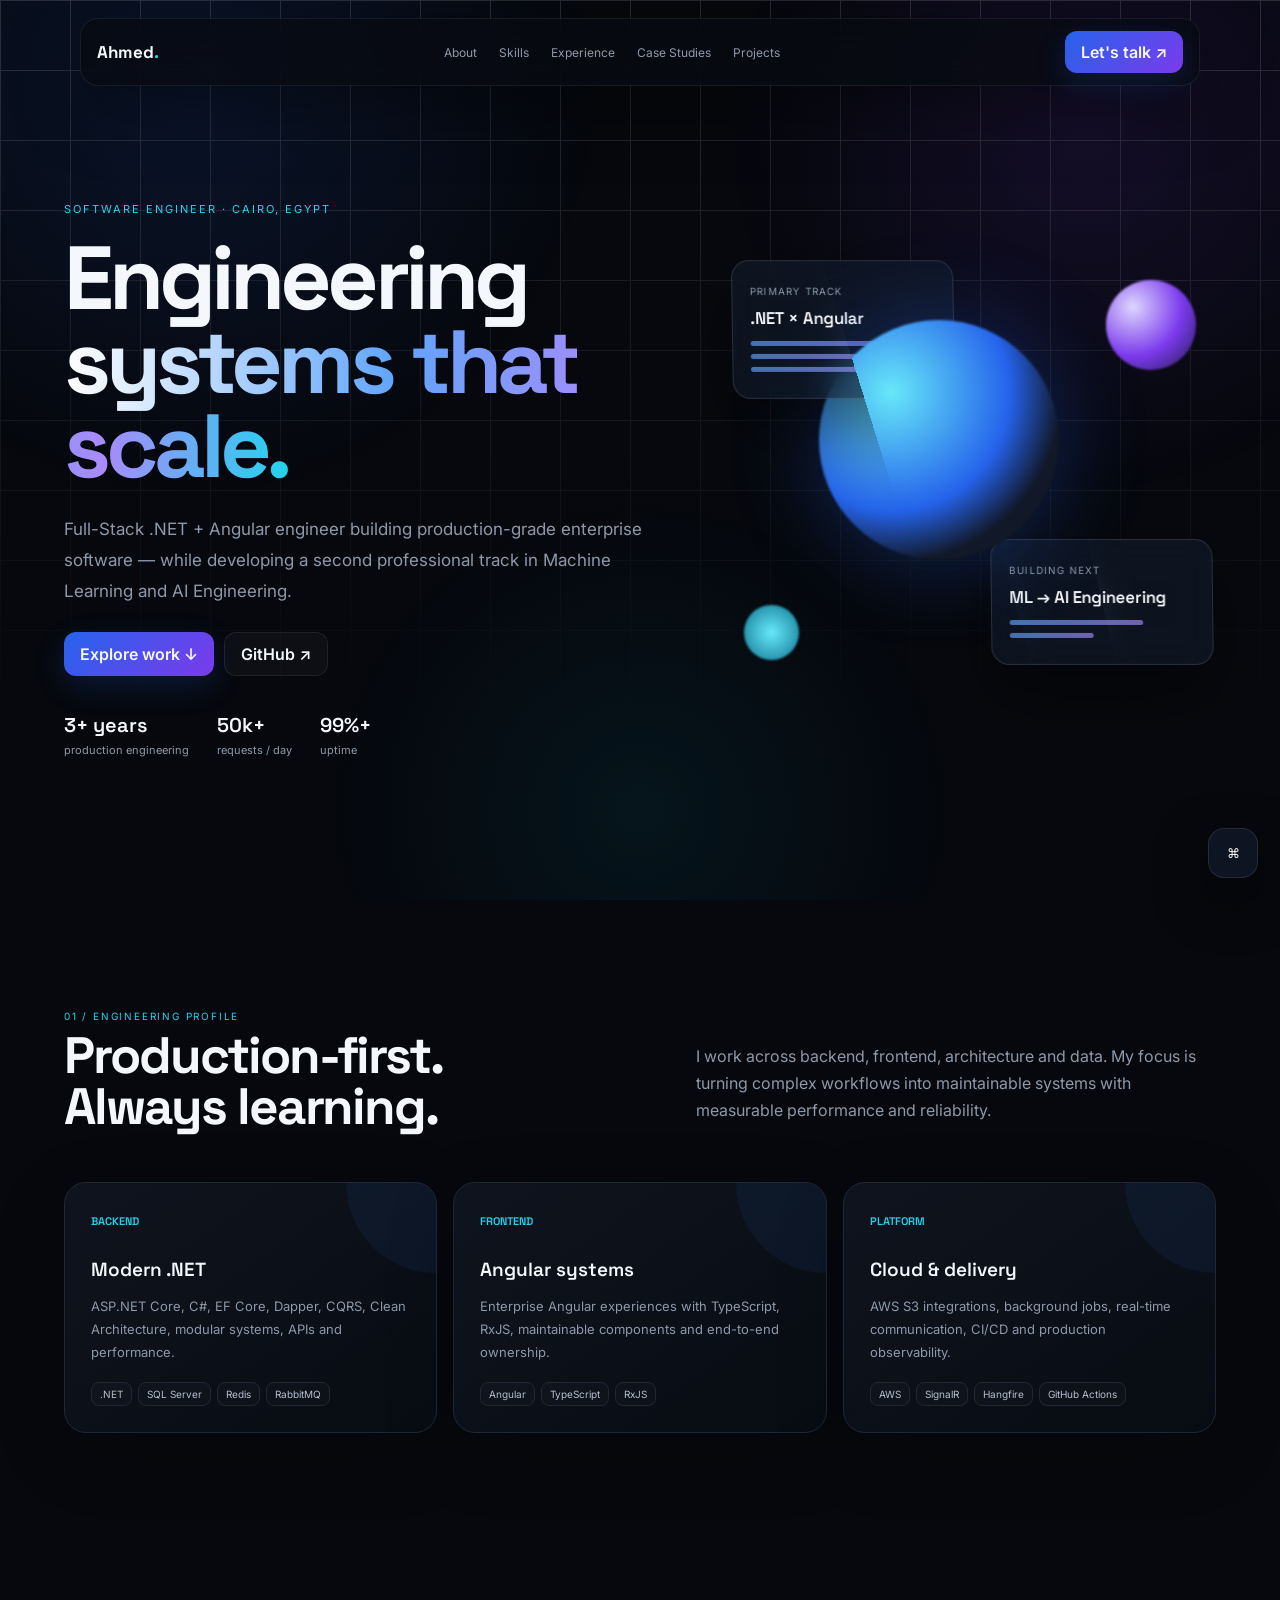
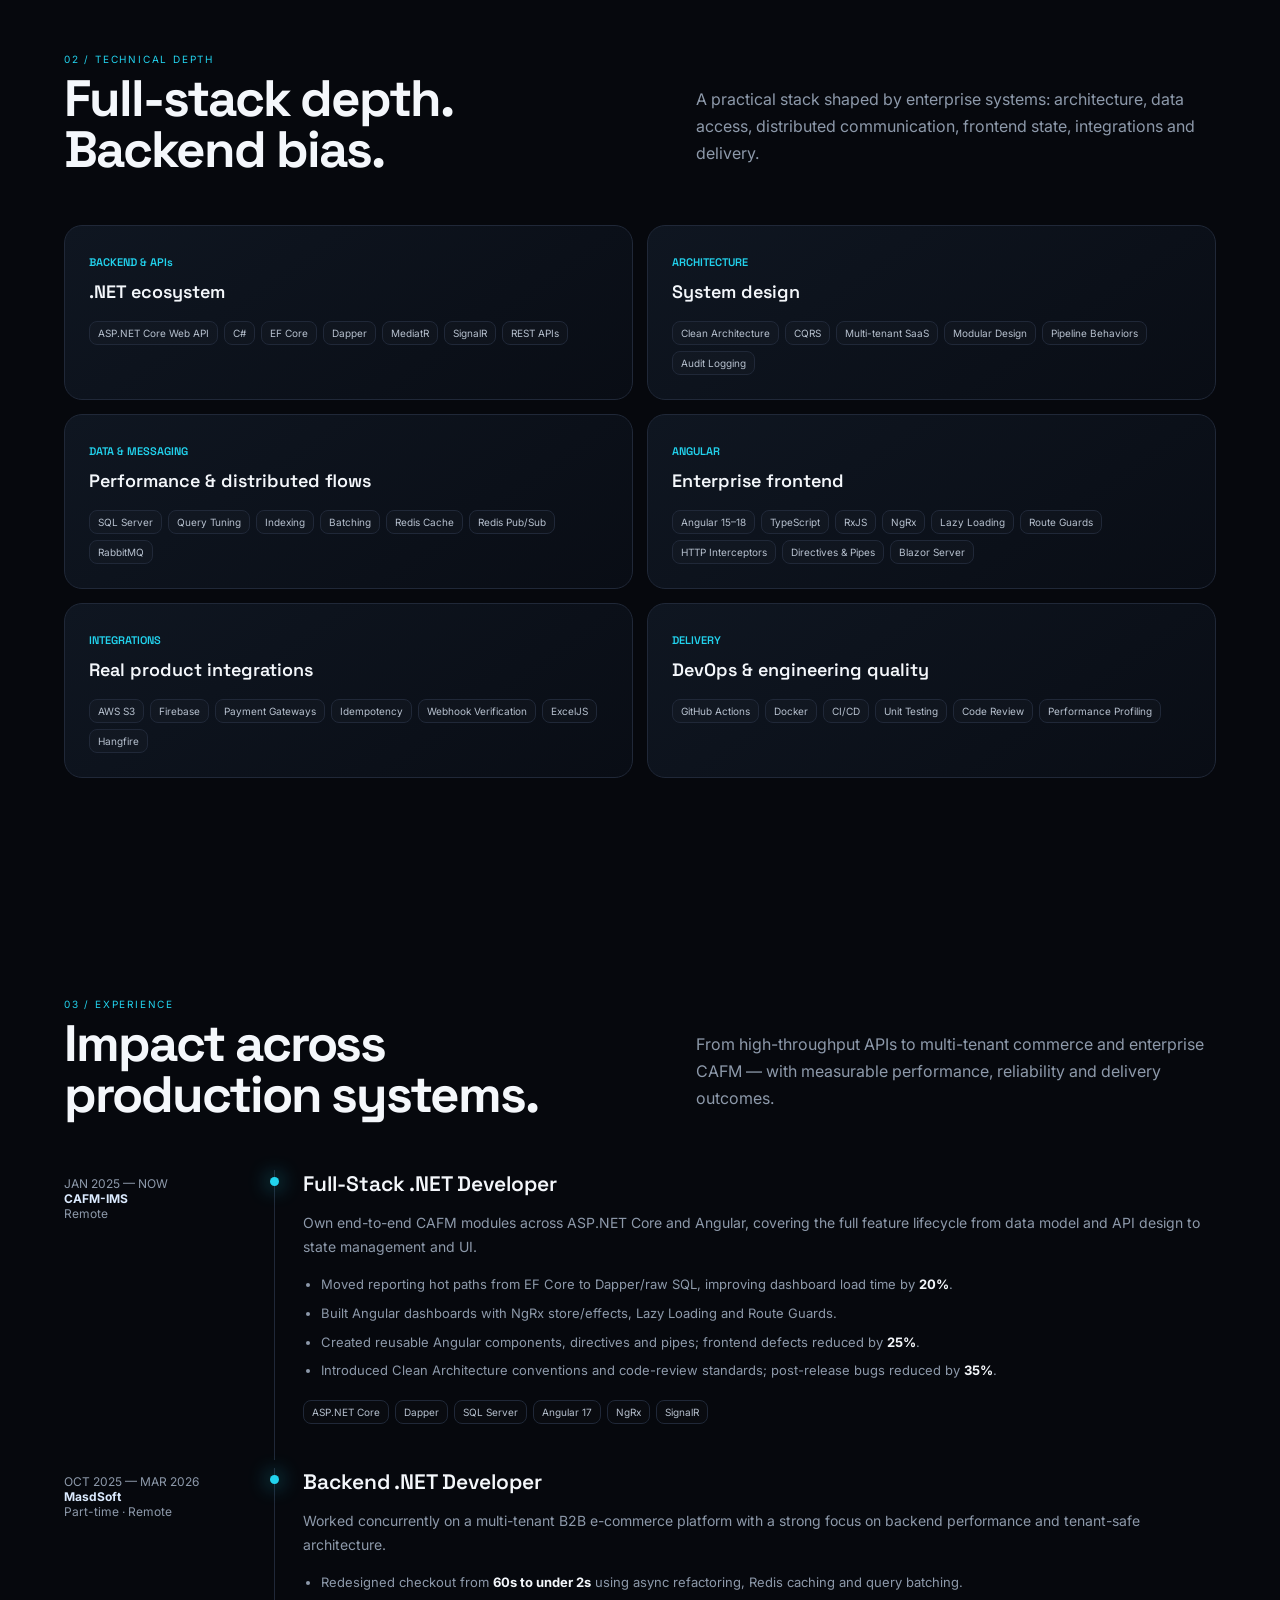
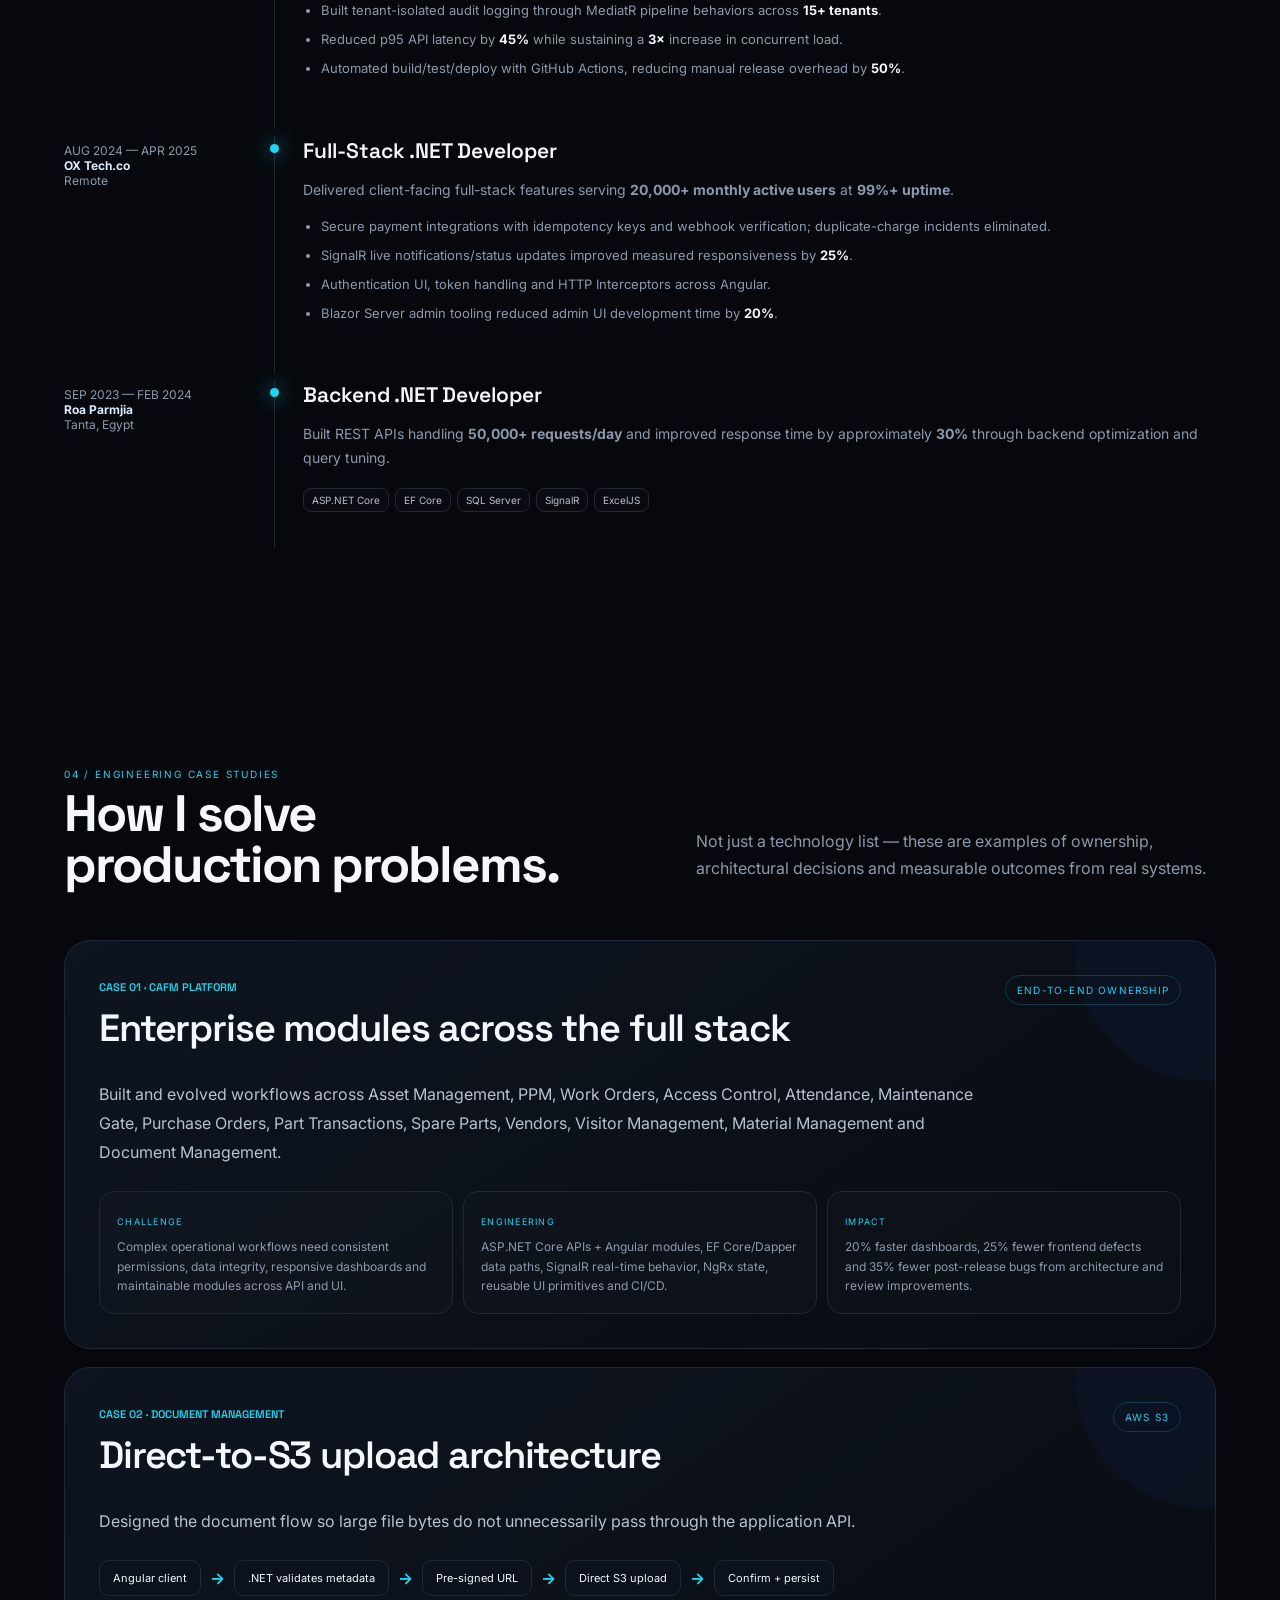
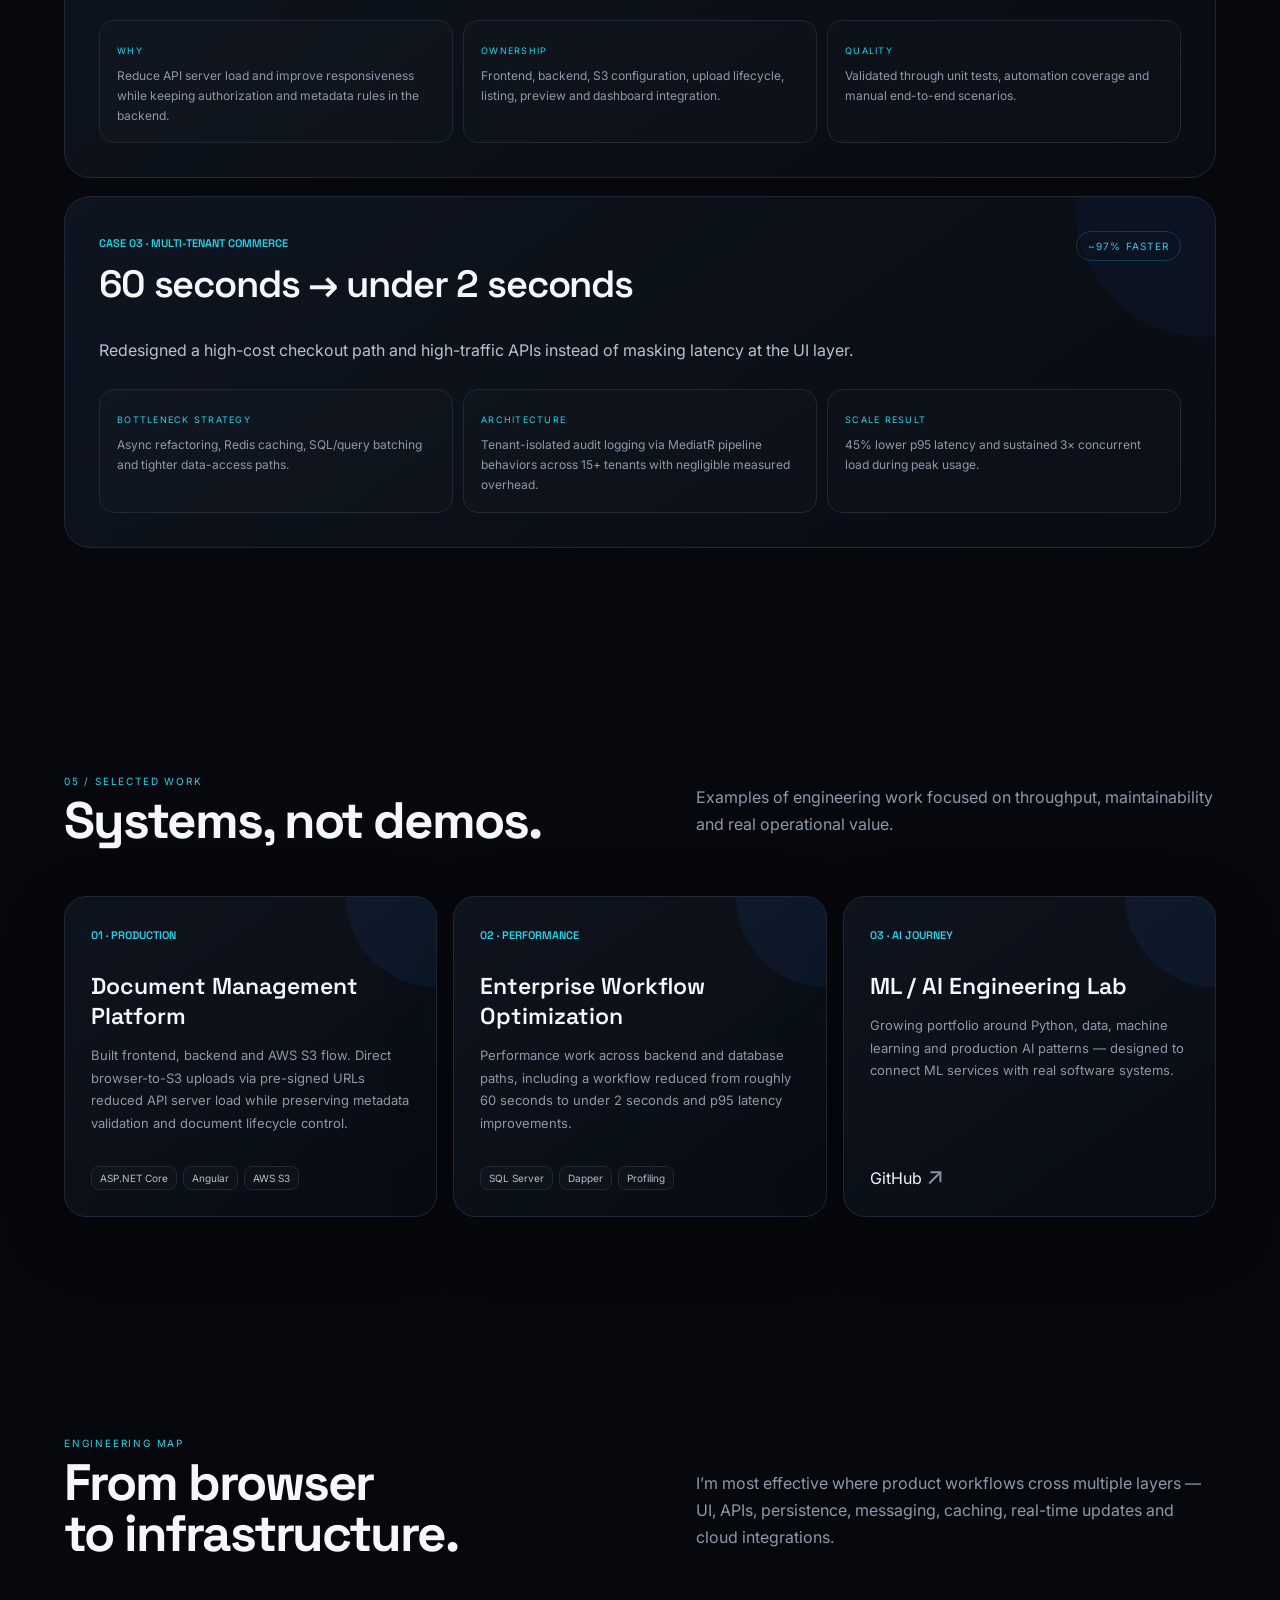
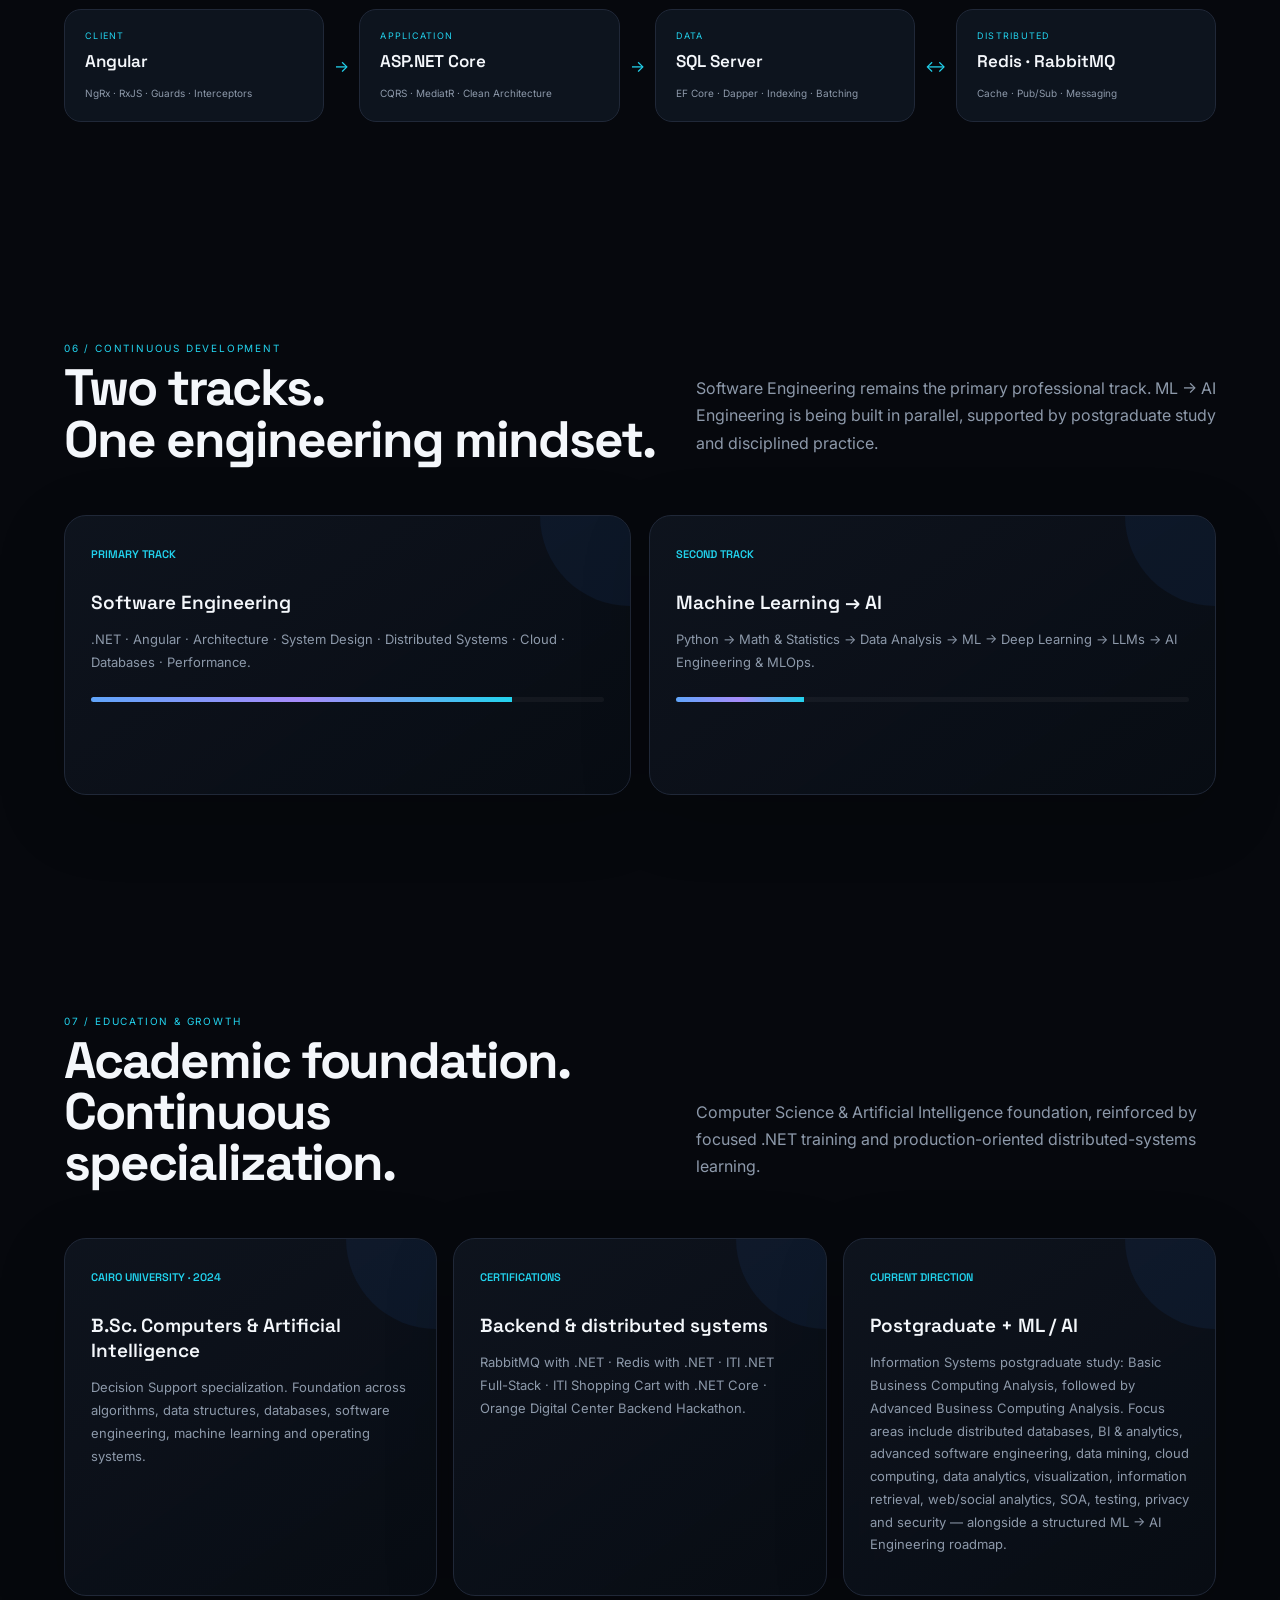
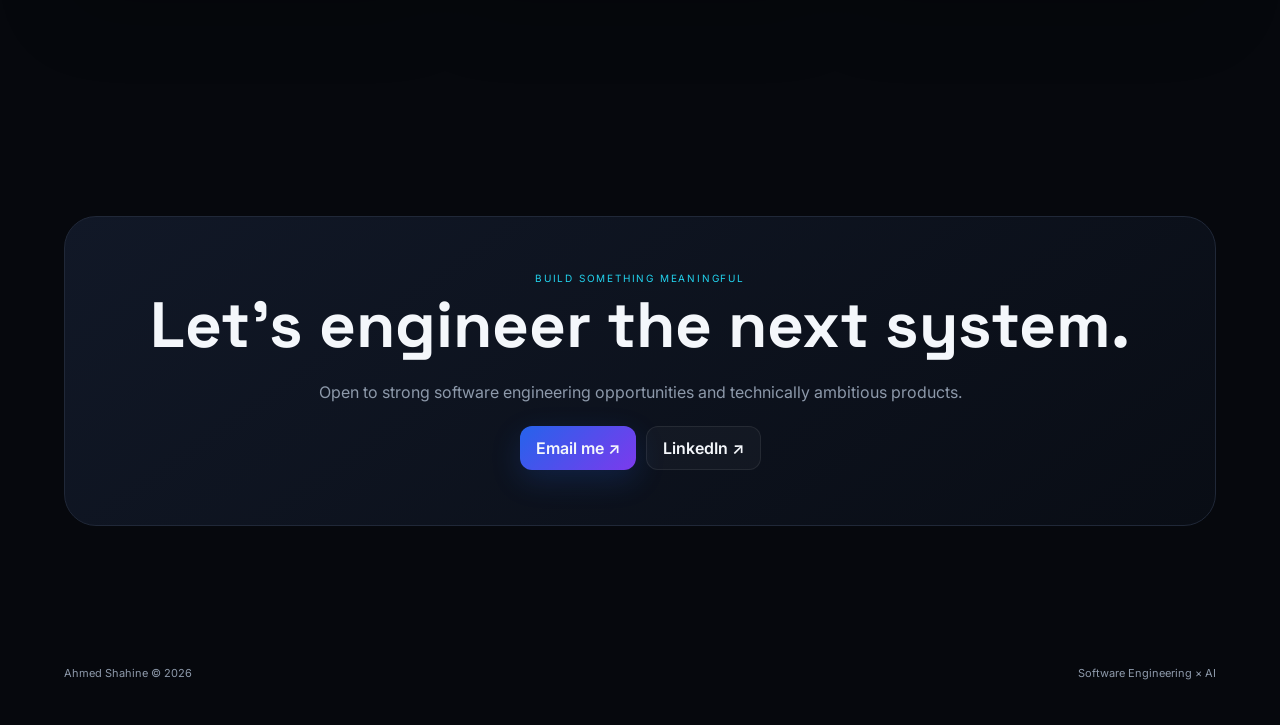
==== commit a5b9406a: "content: expand postgraduate and AI development profile" ====
--- a/index.html
+++ b/index.html
@@ -25,7 +25,7 @@
 <article class="case"><div class="case-top"><div><span class="num">CASE 02 · DOCUMENT MANAGEMENT</span><h3>Direct-to-S3 upload architecture</h3></div><span class="case-badge">AWS S3</span></div><p class="case-lead">Designed the document flow so large file bytes do not unnecessarily pass through the application API.</p><div class="flow"><span>Angular client</span><b>→</b><span>.NET validates metadata</span><b>→</b><span>Pre-signed URL</span><b>→</b><span>Direct S3 upload</span><b>→</b><span>Confirm + persist</span></div><div class="case-grid"><div><small>WHY</small><p>Reduce API server load and improve responsiveness while keeping authorization and metadata rules in the backend.</p></div><div><small>OWNERSHIP</small><p>Frontend, backend, S3 configuration, upload lifecycle, listing, preview and dashboard integration.</p></div><div><small>QUALITY</small><p>Validated through unit tests, automation coverage and manual end-to-end scenarios.</p></div></div></article>
 <article class="case"><div class="case-top"><div><span class="num">CASE 03 · MULTI-TENANT COMMERCE</span><h3>60 seconds → under 2 seconds</h3></div><span class="case-badge">~97% FASTER</span></div><p class="case-lead">Redesigned a high-cost checkout path and high-traffic APIs instead of masking latency at the UI layer.</p><div class="case-grid"><div><small>BOTTLENECK STRATEGY</small><p>Async refactoring, Redis caching, SQL/query batching and tighter data-access paths.</p></div><div><small>ARCHITECTURE</small><p>Tenant-isolated audit logging via MediatR pipeline behaviors across 15+ tenants with negligible measured overhead.</p></div><div><small>SCALE RESULT</small><p>45% lower p95 latency and sustained 3× concurrent load during peak usage.</p></div></div></article>
 </div></div></section><section id="projects" class="reveal"><div class="wrap"><div class="section-head"><div><div class="kicker">05 / Selected work</div><h2>Systems, not demos.</h2></div><p>Examples of engineering work focused on throughput, maintainability and real operational value.</p></div><div class="cards"><article class="card project tilt"><div><span class="num">01 · PRODUCTION</span><h3>Document Management Platform</h3><p>Built frontend, backend and AWS S3 flow. Direct browser-to-S3 uploads via pre-signed URLs reduced API server load while preserving metadata validation and document lifecycle control.</p></div><div class="tags"><span class="tag">ASP.NET Core</span><span class="tag">Angular</span><span class="tag">AWS S3</span></div></article><article class="card project tilt"><div><span class="num">02 · PERFORMANCE</span><h3>Enterprise Workflow Optimization</h3><p>Performance work across backend and database paths, including a workflow reduced from roughly 60 seconds to under 2 seconds and p95 latency improvements.</p></div><div class="tags"><span class="tag">SQL Server</span><span class="tag">Dapper</span><span class="tag">Profiling</span></div></article><article class="card project tilt"><div><span class="num">03 · AI JOURNEY</span><h3>ML / AI Engineering Lab</h3><p>Growing portfolio around Python, data, machine learning and production AI patterns — designed to connect ML services with real software systems.</p></div><a href="https://github.com/AhmedShahine1" target="_blank">GitHub <span class="arrow">↗</span></a></article></div></div></section><section id="architecture" class="reveal"><div class="wrap"><div class="section-head"><div><div class="kicker">Engineering map</div><h2>From browser<br>to infrastructure.</h2></div><p>I’m most effective where product workflows cross multiple layers — UI, APIs, persistence, messaging, caching, real-time updates and cloud integrations.</p></div><div class="arch"><div class="arch-node"><small>CLIENT</small><b>Angular</b><span>NgRx · RxJS · Guards · Interceptors</span></div><i>→</i><div class="arch-node"><small>APPLICATION</small><b>ASP.NET Core</b><span>CQRS · MediatR · Clean Architecture</span></div><i>→</i><div class="arch-node"><small>DATA</small><b>SQL Server</b><span>EF Core · Dapper · Indexing · Batching</span></div><i>↔</i><div class="arch-node"><small>DISTRIBUTED</small><b>Redis · RabbitMQ</b><span>Cache · Pub/Sub · Messaging</span></div></div></div></section>
-<section id="journey" class="reveal"><div class="wrap"><div class="section-head"><div><div class="kicker">06 / Continuous development</div><h2>Two tracks.<br>One engineering mindset.</h2></div><p>Software Engineering remains the primary professional track. ML → AI Engineering is being built in parallel, supported by postgraduate study and disciplined practice.</p></div><div class="journey"><article class="card tilt"><span class="num">PRIMARY TRACK</span><h3>Software Engineering</h3><p>.NET · Angular · Architecture · System Design · Distributed Systems · Cloud · Databases · Performance.</p><div class="progress"><i style="width:82%"></i></div></article><article class="card tilt"><span class="num">SECOND TRACK</span><h3>Machine Learning → AI</h3><p>Python → Math & Statistics → Data Analysis → ML → Deep Learning → LLMs → AI Engineering & MLOps.</p><div class="progress"><i style="width:25%"></i></div></article></div></div></section><section id="education" class="reveal"><div class="wrap"><div class="section-head"><div><div class="kicker">07 / Education & growth</div><h2>Academic foundation.<br>Continuous specialization.</h2></div><p>Computer Science & Artificial Intelligence foundation, reinforced by focused .NET training and production-oriented distributed-systems learning.</p></div><div class="cards"><article class="card tilt"><span class="num">CAIRO UNIVERSITY · 2024</span><h3>B.Sc. Computers & Artificial Intelligence</h3><p>Decision Support specialization. Foundation across algorithms, data structures, databases, software engineering, machine learning and operating systems.</p></article><article class="card tilt"><span class="num">CERTIFICATIONS</span><h3>Backend & distributed systems</h3><p>RabbitMQ with .NET · Redis with .NET · ITI .NET Full-Stack · ITI Shopping Cart with .NET Core · Orange Digital Center Backend Hackathon.</p></article><article class="card tilt"><span class="num">CURRENT DIRECTION</span><h3>Postgraduate + ML / AI</h3><p>Postgraduate Information Systems study alongside a structured ML → AI Engineering roadmap, while continuing to deepen system design and production software engineering.</p></article></div></div></section>
+<section id="journey" class="reveal"><div class="wrap"><div class="section-head"><div><div class="kicker">06 / Continuous development</div><h2>Two tracks.<br>One engineering mindset.</h2></div><p>Software Engineering remains the primary professional track. ML → AI Engineering is being built in parallel, supported by postgraduate study and disciplined practice.</p></div><div class="journey"><article class="card tilt"><span class="num">PRIMARY TRACK</span><h3>Software Engineering</h3><p>.NET · Angular · Architecture · System Design · Distributed Systems · Cloud · Databases · Performance.</p><div class="progress"><i style="width:82%"></i></div></article><article class="card tilt"><span class="num">SECOND TRACK</span><h3>Machine Learning → AI</h3><p>Python → Math & Statistics → Data Analysis → ML → Deep Learning → LLMs → AI Engineering & MLOps.</p><div class="progress"><i style="width:25%"></i></div></article></div></div></section><section id="education" class="reveal"><div class="wrap"><div class="section-head"><div><div class="kicker">07 / Education & growth</div><h2>Academic foundation.<br>Continuous specialization.</h2></div><p>Computer Science & Artificial Intelligence foundation, reinforced by focused .NET training and production-oriented distributed-systems learning.</p></div><div class="cards"><article class="card tilt"><span class="num">CAIRO UNIVERSITY · 2024</span><h3>B.Sc. Computers & Artificial Intelligence</h3><p>Decision Support specialization. Foundation across algorithms, data structures, databases, software engineering, machine learning and operating systems.</p></article><article class="card tilt"><span class="num">CERTIFICATIONS</span><h3>Backend & distributed systems</h3><p>RabbitMQ with .NET · Redis with .NET · ITI .NET Full-Stack · ITI Shopping Cart with .NET Core · Orange Digital Center Backend Hackathon.</p></article><article class="card tilt"><span class="num">CURRENT DIRECTION</span><h3>Postgraduate + ML / AI</h3><p>Information Systems postgraduate study: Basic Business Computing Analysis, followed by Advanced Business Computing Analysis. Focus areas include distributed databases, BI & analytics, advanced software engineering, data mining, cloud computing, data analytics, visualization, information retrieval, web/social analytics, SOA, testing, privacy and security — alongside a structured ML → AI Engineering roadmap.</p></article></div></div></section>
 <section class="reveal"><div class="wrap"><div class="contact"><div class="kicker">Build something meaningful</div><h2>Let’s engineer the next system.</h2><p>Open to strong software engineering opportunities and technically ambitious products.</p><div class="actions" style="justify-content:center;margin-top:24px"><a class="btn primary" href="mailto:ahmed.shahine.h@gmail.com">Email me ↗</a><a class="btn ghost" href="https://linkedin.com/in/ahmed-hani-804120205" target="_blank">LinkedIn ↗</a></div></div></div></section>
 </main><footer class="wrap"><span>Ahmed Shahine © 2026</span><span>Software Engineering × AI</span></footer>
 <button class="fab" onclick="openOS()" title="Development OS">⌘</button>
--- a/styles.css
+++ b/styles.css
@@ -16,3 +16,5 @@
 @keyframes float{50%{transform:translateY(-18px) rotate(4deg)}}@media(max-width:850px){.navlinks{display:none}.hero-grid,.journey,.timeline{grid-template-columns:1fr}.scene{height:390px}.cards{grid-template-columns:1fr}.metrics{grid-template-columns:1fr 1fr}.section-head{display:block}.os{grid-template-columns:1fr;height:94vh}.sidebar{border-right:0;border-bottom:1px solid var(--line);display:flex;overflow:auto;padding:10px}.sidebar h3{display:none}.tab{width:auto;white-space:nowrap}.osmain{padding:20px}.dashgrid,.weekly{grid-template-columns:1fr}.wide{grid-column:auto}.proof{gap:16px;flex-wrap:wrap}.hero h1{font-size:54px}}@media(prefers-reduced-motion:reduce){*,*:before,*:after{animation:none!important;transition:none!important;scroll-behavior:auto!important}}
 
 .skillmatrix{display:grid;grid-template-columns:repeat(2,1fr);gap:14px}.skillgroup{padding:24px;border:1px solid var(--line);border-radius:18px;background:linear-gradient(145deg,#0f1621,#090d15);transition:.3s}.skillgroup:hover{border-color:#60a5fa55;transform:translateY(-4px)}.skillgroup h3{font:600 18px "Space Grotesk";margin:10px 0 16px}.experience-list{display:flex;flex-direction:column;gap:8px}.time strong{color:#dbeafe}.experience ul{padding-left:18px;color:var(--muted);font-size:13px;line-height:1.75}.experience li{margin:6px 0}.experience li b{color:var(--text)}@media(max-width:850px){.skillmatrix{grid-template-columns:1fr}}
+
+.case-stack{display:flex;flex-direction:column;gap:18px}.case{padding:34px;border:1px solid var(--line);border-radius:26px;background:linear-gradient(145deg,#101722e8,#080c13);position:relative;overflow:hidden}.case:after{content:"";position:absolute;width:260px;height:260px;border-radius:50%;background:#2563eb0d;right:-120px;top:-120px}.case-top{display:flex;align-items:start;justify-content:space-between;gap:20px}.case h3{font:600 clamp(24px,3vw,38px) "Space Grotesk";letter-spacing:-.03em;margin:9px 0 12px}.case-badge{font-size:10px;letter-spacing:.12em;padding:8px 11px;border:1px solid #22d3ee35;color:var(--cyan);border-radius:99px;white-space:nowrap}.case-lead{max-width:900px;color:#b7c2d0;line-height:1.8}.case-grid{display:grid;grid-template-columns:repeat(3,1fr);gap:10px;margin-top:24px}.case-grid>div{padding:17px;border:1px solid var(--line);border-radius:15px;background:#ffffff03}.case-grid small{color:var(--cyan);font-size:9px;letter-spacing:.14em}.case-grid p{color:var(--muted);font-size:12px;line-height:1.65;margin:8px 0 0}.flow{display:flex;align-items:center;gap:9px;flex-wrap:wrap;margin:24px 0}.flow span{padding:10px 13px;border:1px solid var(--line);border-radius:10px;background:#0b121d;font-size:11px}.flow b{color:var(--cyan)}.arch{display:flex;align-items:stretch;gap:10px}.arch>i{display:flex;align-items:center;color:var(--cyan);font-style:normal}.arch-node{flex:1;padding:20px;border:1px solid var(--line);border-radius:17px;background:#0d141e}.arch-node small{display:block;color:var(--cyan);font-size:9px;letter-spacing:.14em}.arch-node b{display:block;font:600 17px "Space Grotesk";margin:9px 0}.arch-node span{font-size:10px;color:var(--muted);line-height:1.5}.navlinks{align-items:center}@media(max-width:850px){.case-grid{grid-template-columns:1fr}.case-top{display:block}.case-badge{display:inline-block;margin-top:5px}.arch{display:grid;grid-template-columns:1fr}.arch>i{justify-content:center;transform:rotate(90deg)}}
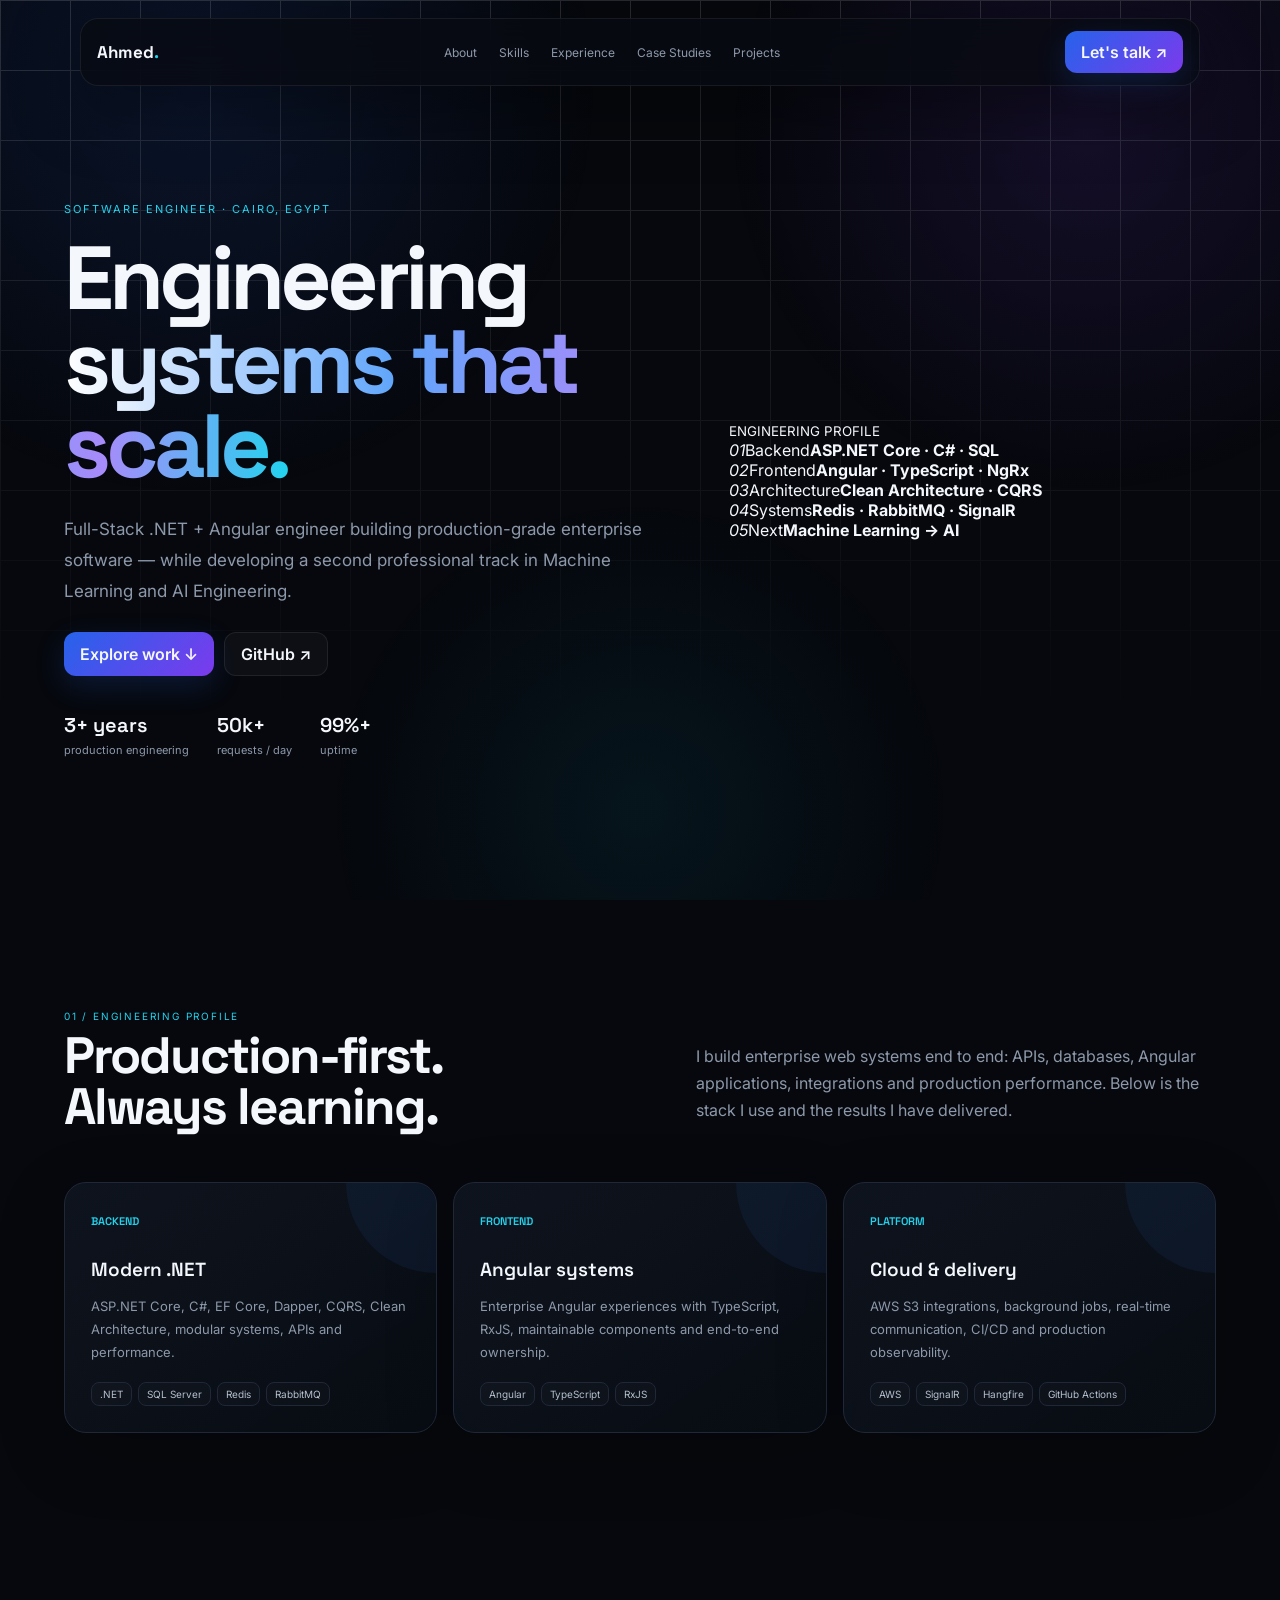
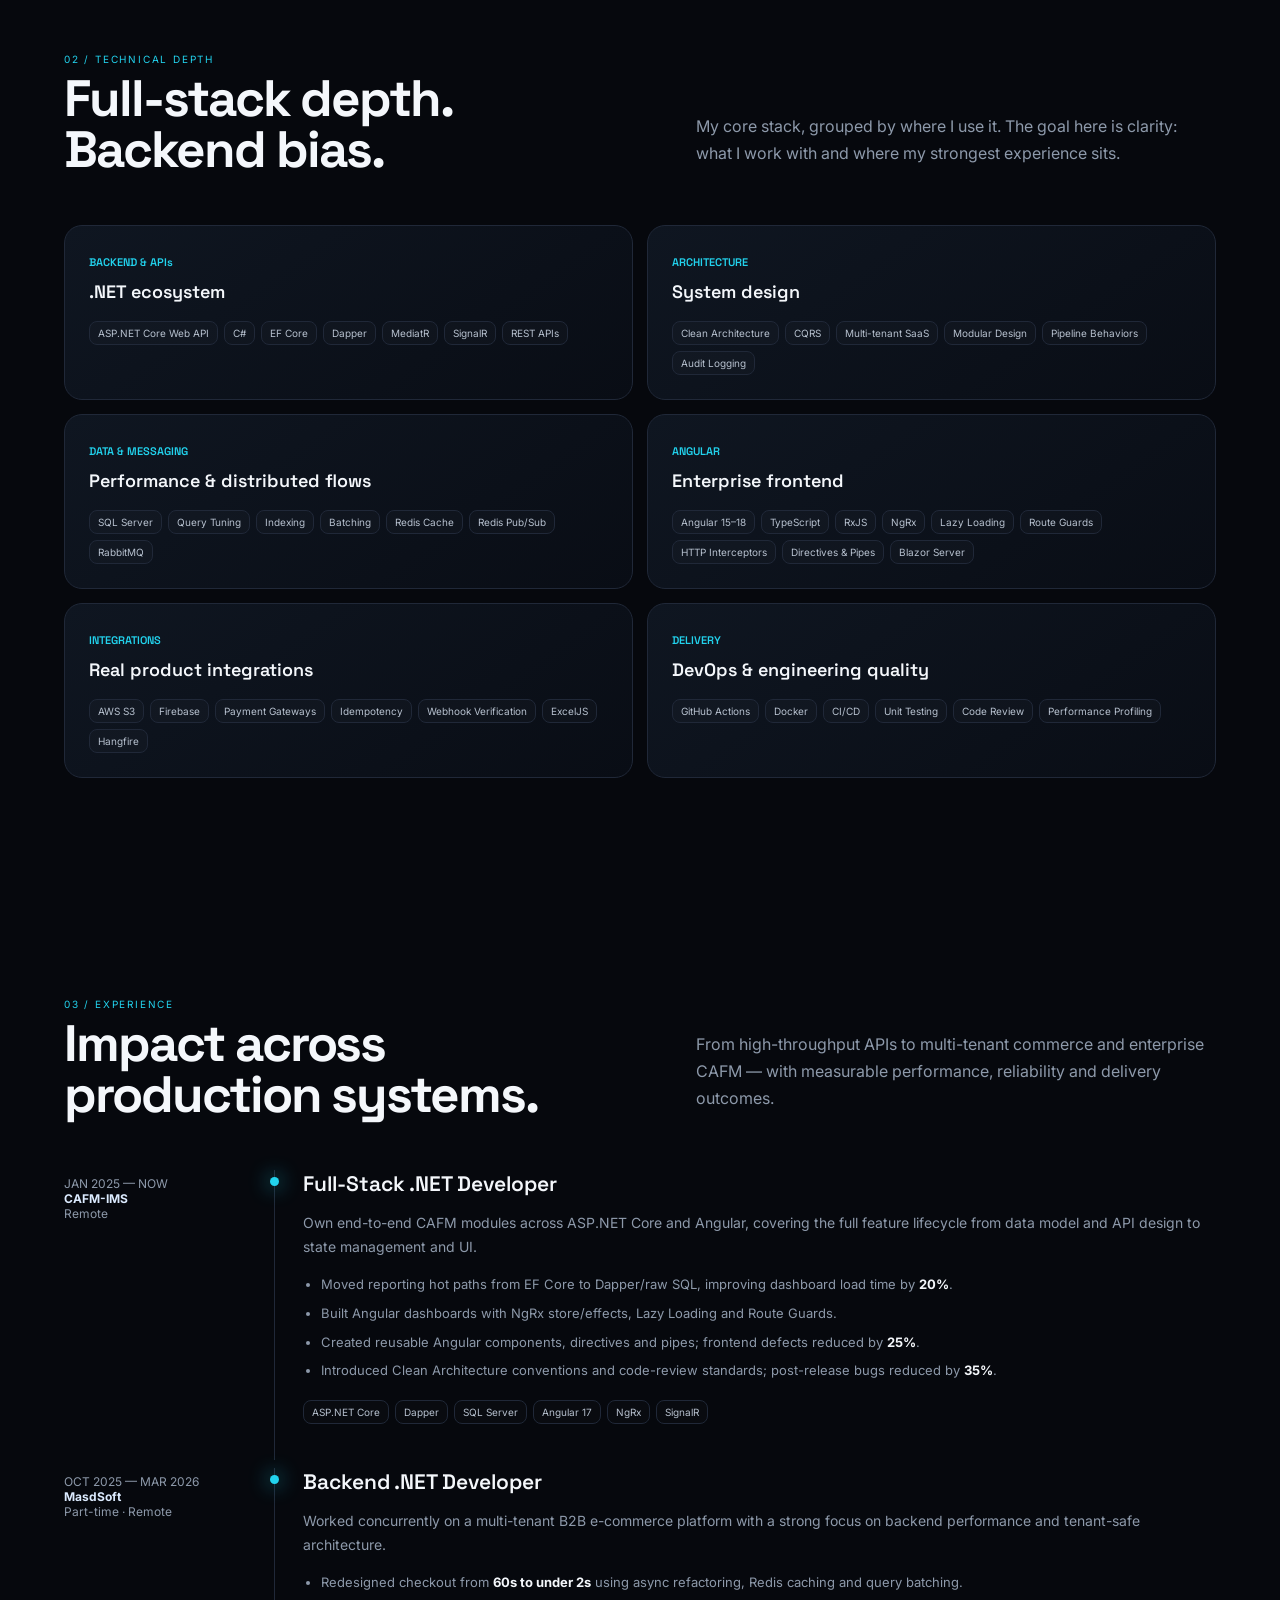
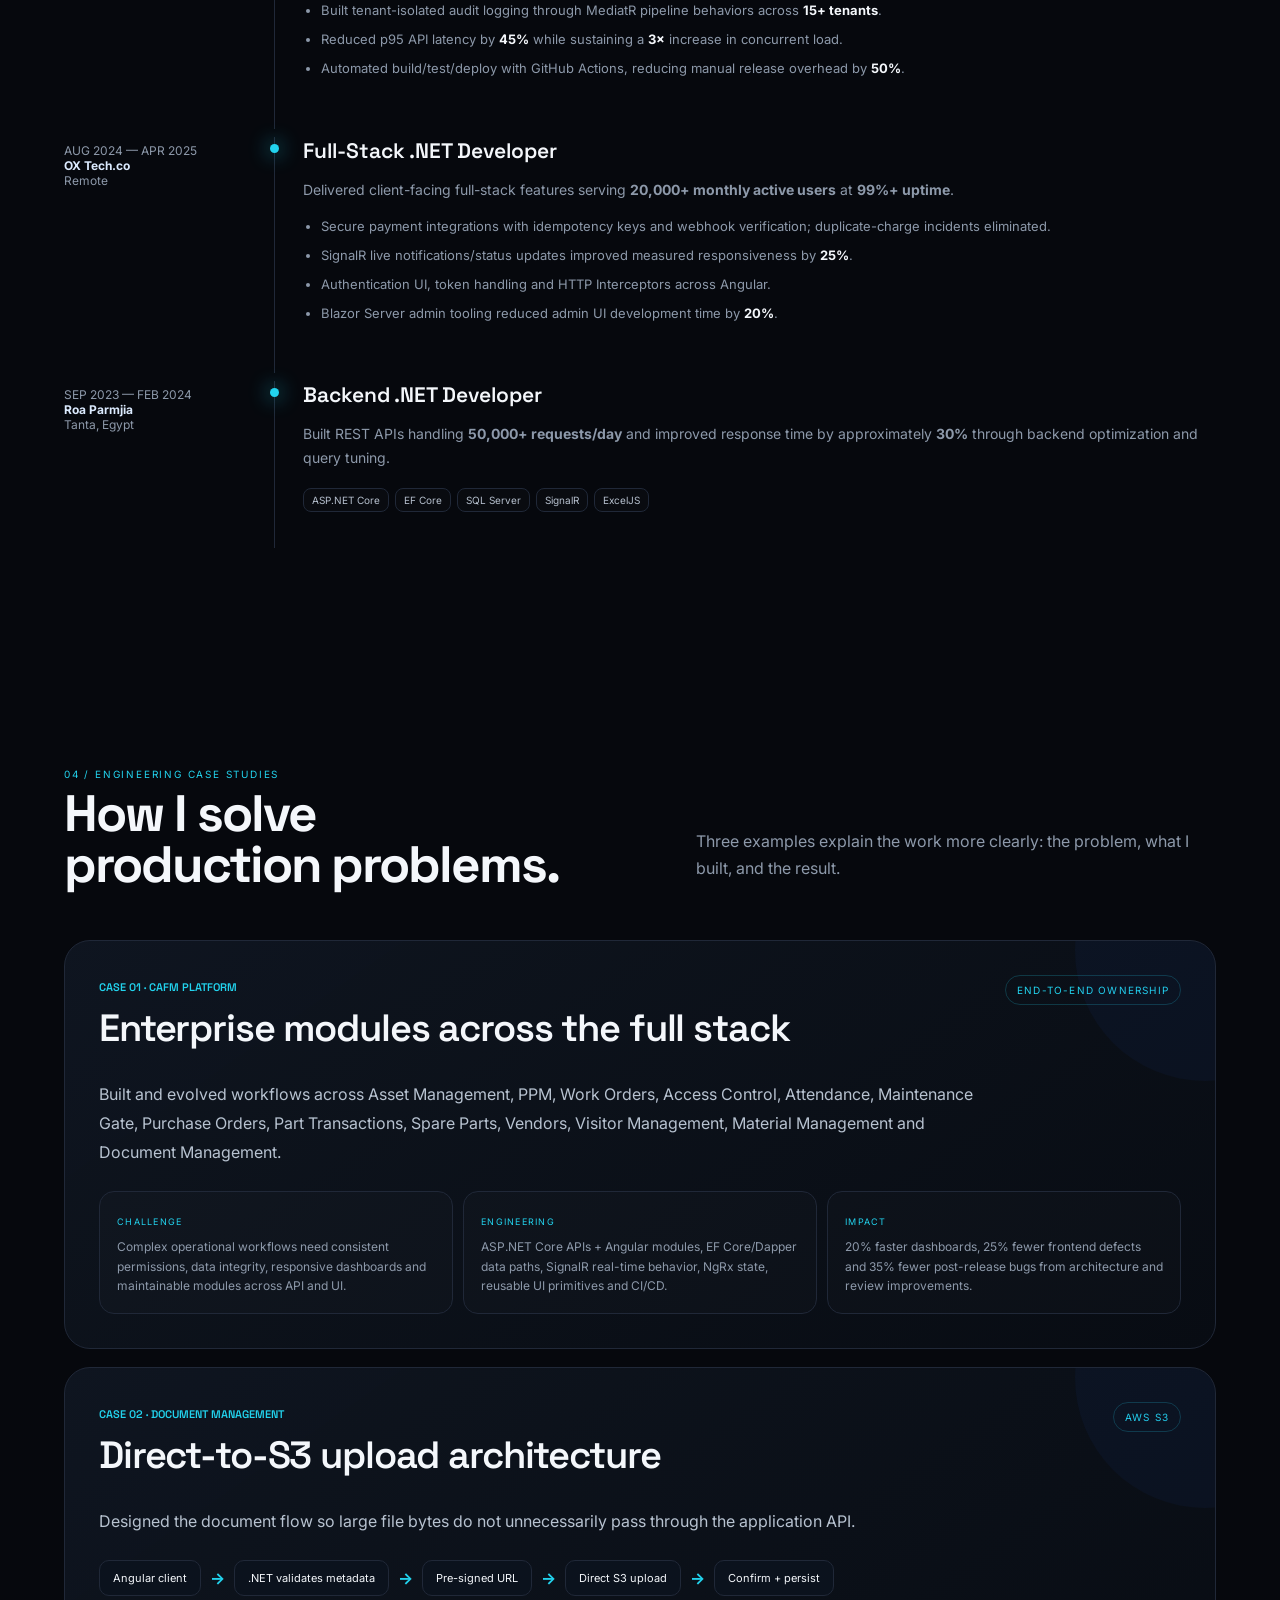
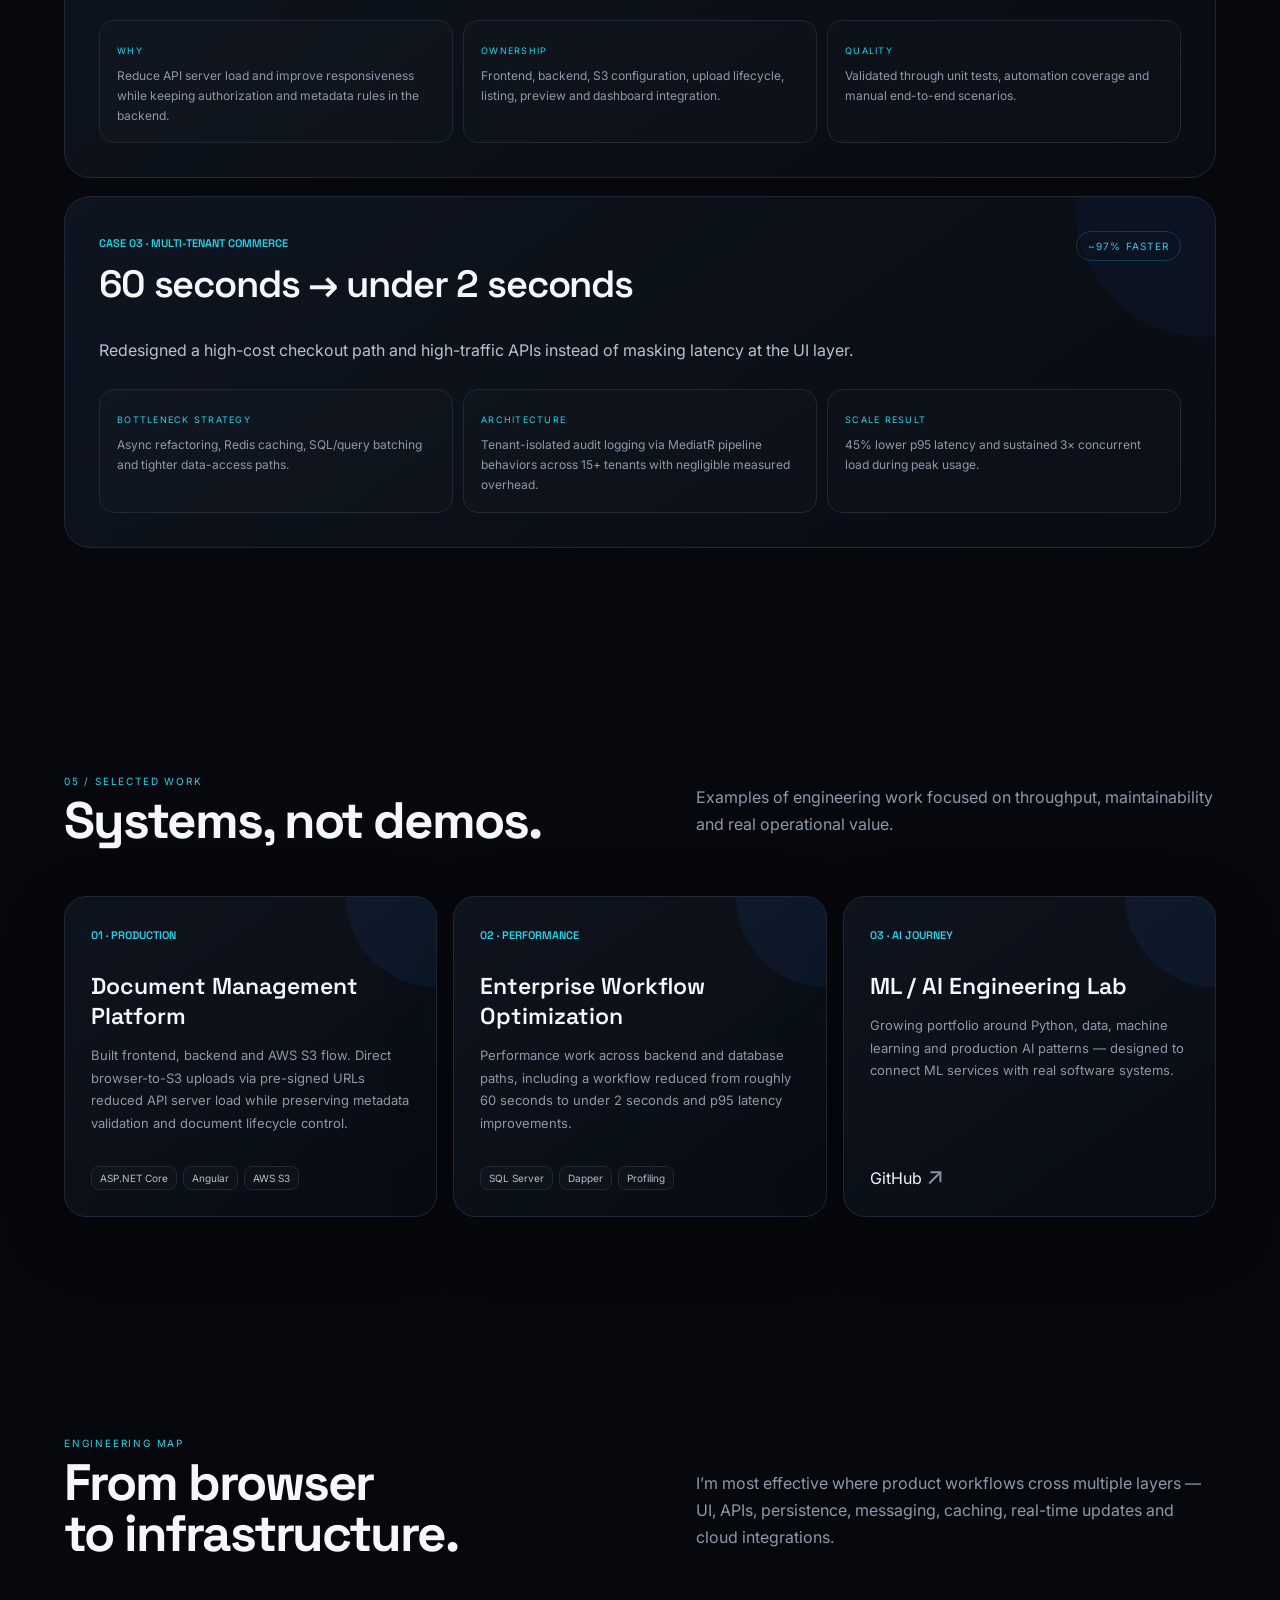
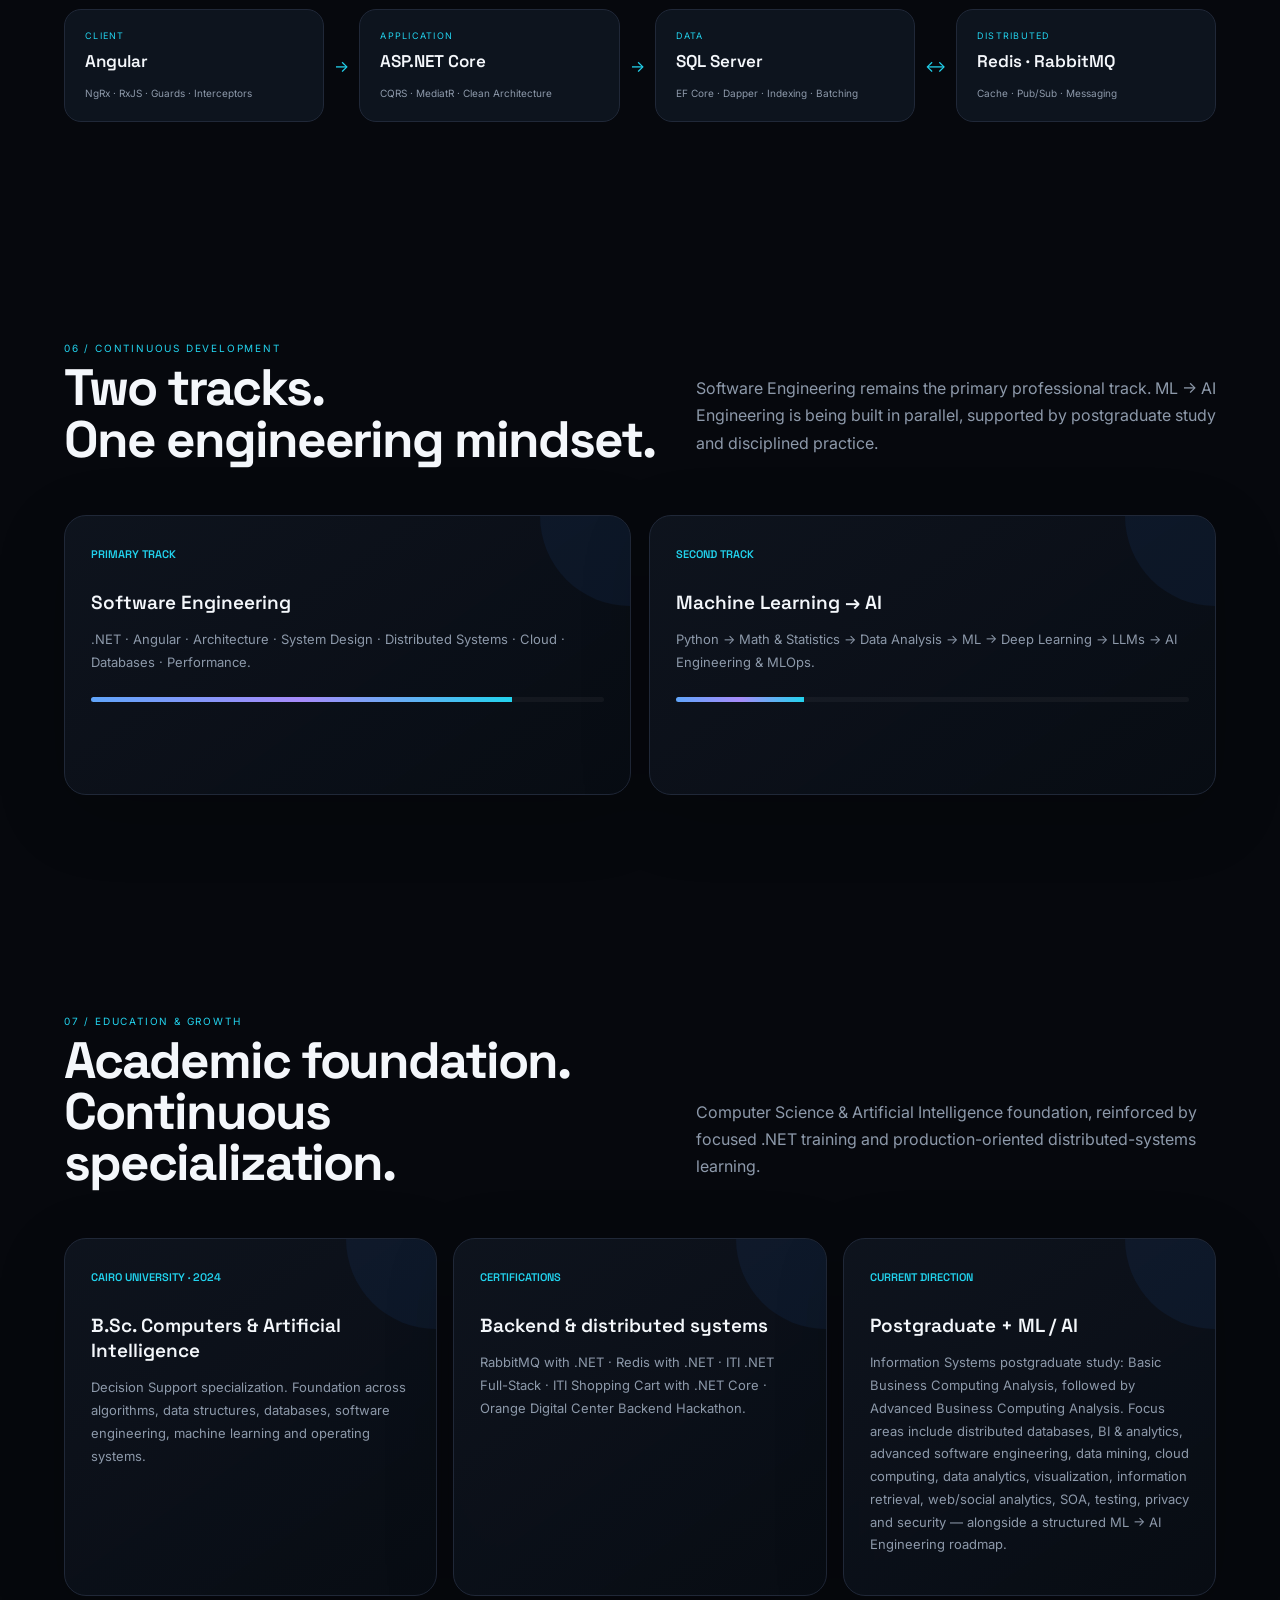
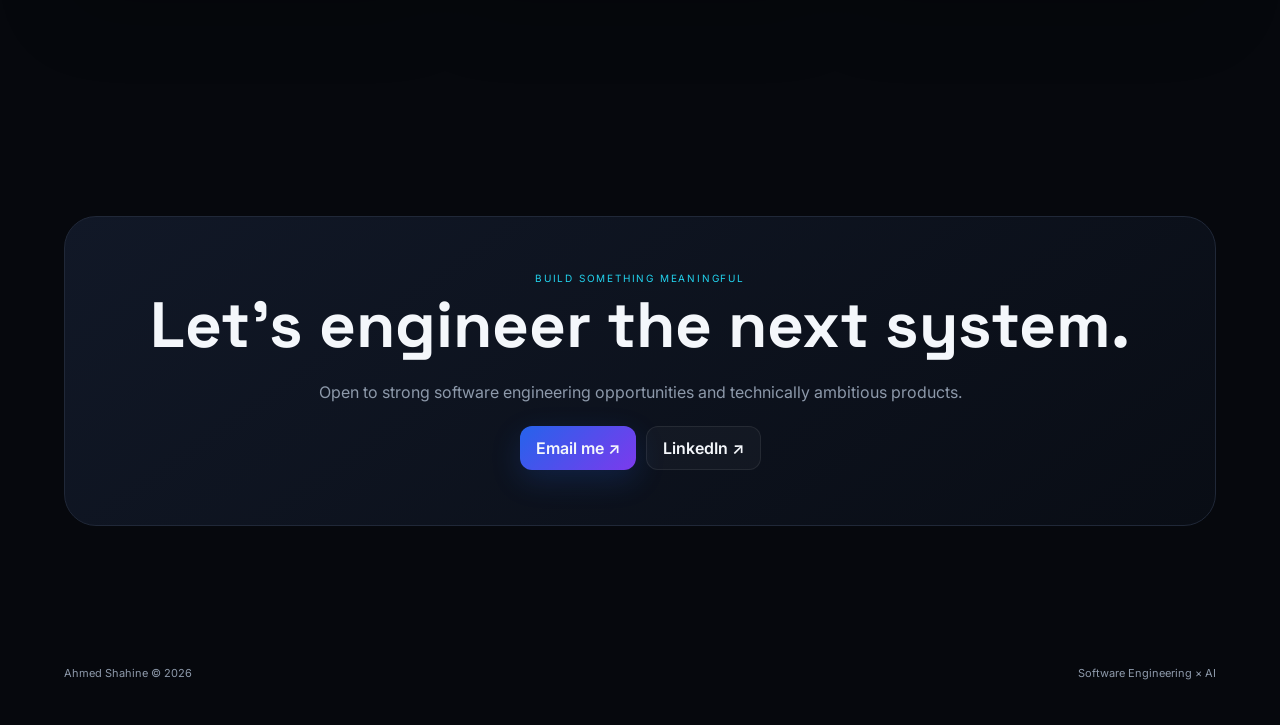
==== commit eb639ce4: "fix: hide private dashboard entry and simplify portfolio presentation" ====
--- a/index.html
+++ b/index.html
@@ -1,9 +1,9 @@
 <!doctype html><html lang="en"><head><meta charset="utf-8"><meta name="viewport" content="width=device-width,initial-scale=1"><meta name="description" content="Ahmed Shahine — Software Engineer specializing in .NET, Angular and production systems, building a second track in ML and AI Engineering."><title>Ahmed Shahine — Software Engineer</title><link rel="stylesheet" href="styles.css"></head><body>
 <nav class="nav"><a class="brand" href="#">Ahmed<i>.</i></a><div class="navlinks"><a href="#about">About</a><a href="#skills">Skills</a><a href="#experience">Experience</a><a href="#case-studies">Case Studies</a><a href="#projects">Projects</a></div><a class="nav-cta" href="mailto:ahmed.shahine.h@gmail.com">Let's talk ↗</a></nav>
-<header class="hero"><div class="wrap hero-grid"><div><div class="eyebrow">Software Engineer · Cairo, Egypt</div><h1>Engineering<br><span class="gradient">systems that scale.</span></h1><p>Full-Stack .NET + Angular engineer building production-grade enterprise software — while developing a second professional track in Machine Learning and AI Engineering.</p><div class="actions"><a class="btn primary" href="#projects">Explore work ↓</a><a class="btn ghost" href="https://github.com/AhmedShahine1" target="_blank">GitHub ↗</a></div><div class="proof"><div><b>3+ years</b><span>production engineering</span></div><div><b>50k+</b><span>requests / day</span></div><div><b>99%+</b><span>uptime</span></div></div></div><div class="scene" aria-hidden="true"><div class="orb a"></div><div class="orb b"></div><div class="orb c"></div><div class="glass one"><small>Primary track</small><strong>.NET × Angular</strong><div class="code-lines"><i style="width:90%"></i><i style="width:65%"></i><i style="width:80%"></i></div></div><div class="glass two"><small>Building next</small><strong>ML → AI Engineering</strong><div class="code-lines"><i style="width:72%"></i><i style="width:45%"></i></div></div></div></div></header>
+<header class="hero"><div class="wrap hero-grid"><div><div class="eyebrow">Software Engineer · Cairo, Egypt</div><h1>Engineering<br><span class="gradient">systems that scale.</span></h1><p>Full-Stack .NET + Angular engineer building production-grade enterprise software — while developing a second professional track in Machine Learning and AI Engineering.</p><div class="actions"><a class="btn primary" href="#projects">Explore work ↓</a><a class="btn ghost" href="https://github.com/AhmedShahine1" target="_blank">GitHub ↗</a></div><div class="proof"><div><b>3+ years</b><span>production engineering</span></div><div><b>50k+</b><span>requests / day</span></div><div><b>99%+</b><span>uptime</span></div></div></div><div class="hero-panel"><div class="terminal-head"><span></span><span></span><span></span><small>ENGINEERING PROFILE</small></div><div class="terminal-body"><div class="terminal-line"><em>01</em><span>Backend</span><b>ASP.NET Core · C# · SQL</b></div><div class="terminal-line"><em>02</em><span>Frontend</span><b>Angular · TypeScript · NgRx</b></div><div class="terminal-line"><em>03</em><span>Architecture</span><b>Clean Architecture · CQRS</b></div><div class="terminal-line"><em>04</em><span>Systems</span><b>Redis · RabbitMQ · SignalR</b></div><div class="terminal-line"><em>05</em><span>Next</span><b>Machine Learning → AI</b></div></div></div></div></header>
 <main>
-<section id="about" class="reveal"><div class="wrap"><div class="section-head"><div><div class="kicker">01 / Engineering profile</div><h2>Production-first.<br>Always learning.</h2></div><p>I work across backend, frontend, architecture and data. My focus is turning complex workflows into maintainable systems with measurable performance and reliability.</p></div><div class="cards"><article class="card tilt"><span class="num">BACKEND</span><h3>Modern .NET</h3><p>ASP.NET Core, C#, EF Core, Dapper, CQRS, Clean Architecture, modular systems, APIs and performance.</p><div class="tags"><span class="tag">.NET</span><span class="tag">SQL Server</span><span class="tag">Redis</span><span class="tag">RabbitMQ</span></div></article><article class="card tilt"><span class="num">FRONTEND</span><h3>Angular systems</h3><p>Enterprise Angular experiences with TypeScript, RxJS, maintainable components and end-to-end ownership.</p><div class="tags"><span class="tag">Angular</span><span class="tag">TypeScript</span><span class="tag">RxJS</span></div></article><article class="card tilt"><span class="num">PLATFORM</span><h3>Cloud & delivery</h3><p>AWS S3 integrations, background jobs, real-time communication, CI/CD and production observability.</p><div class="tags"><span class="tag">AWS</span><span class="tag">SignalR</span><span class="tag">Hangfire</span><span class="tag">GitHub Actions</span></div></article></div></div></section>
-<section id="skills" class="reveal"><div class="wrap"><div class="section-head"><div><div class="kicker">02 / Technical depth</div><h2>Full-stack depth.<br>Backend bias.</h2></div><p>A practical stack shaped by enterprise systems: architecture, data access, distributed communication, frontend state, integrations and delivery.</p></div>
+<section id="about" class="reveal"><div class="wrap"><div class="section-head"><div><div class="kicker">01 / Engineering profile</div><h2>Production-first.<br>Always learning.</h2></div><p>I build enterprise web systems end to end: APIs, databases, Angular applications, integrations and production performance. Below is the stack I use and the results I have delivered.</p></div><div class="cards"><article class="card tilt"><span class="num">BACKEND</span><h3>Modern .NET</h3><p>ASP.NET Core, C#, EF Core, Dapper, CQRS, Clean Architecture, modular systems, APIs and performance.</p><div class="tags"><span class="tag">.NET</span><span class="tag">SQL Server</span><span class="tag">Redis</span><span class="tag">RabbitMQ</span></div></article><article class="card tilt"><span class="num">FRONTEND</span><h3>Angular systems</h3><p>Enterprise Angular experiences with TypeScript, RxJS, maintainable components and end-to-end ownership.</p><div class="tags"><span class="tag">Angular</span><span class="tag">TypeScript</span><span class="tag">RxJS</span></div></article><article class="card tilt"><span class="num">PLATFORM</span><h3>Cloud & delivery</h3><p>AWS S3 integrations, background jobs, real-time communication, CI/CD and production observability.</p><div class="tags"><span class="tag">AWS</span><span class="tag">SignalR</span><span class="tag">Hangfire</span><span class="tag">GitHub Actions</span></div></article></div></div></section>
+<section id="skills" class="reveal"><div class="wrap"><div class="section-head"><div><div class="kicker">02 / Technical depth</div><h2>Full-stack depth.<br>Backend bias.</h2></div><p>My core stack, grouped by where I use it. The goal here is clarity: what I work with and where my strongest experience sits.</p></div>
 <div class="skillmatrix">
 <article class="skillgroup"><span class="num">BACKEND & APIs</span><h3>.NET ecosystem</h3><div class="tags"><span class="tag">ASP.NET Core Web API</span><span class="tag">C#</span><span class="tag">EF Core</span><span class="tag">Dapper</span><span class="tag">MediatR</span><span class="tag">SignalR</span><span class="tag">REST APIs</span></div></article>
 <article class="skillgroup"><span class="num">ARCHITECTURE</span><h3>System design</h3><div class="tags"><span class="tag">Clean Architecture</span><span class="tag">CQRS</span><span class="tag">Multi-tenant SaaS</span><span class="tag">Modular Design</span><span class="tag">Pipeline Behaviors</span><span class="tag">Audit Logging</span></div></article>
@@ -19,7 +19,7 @@
 <div class="timeline"><div class="time">AUG 2024 — APR 2025<br><strong>OX Tech.co</strong><br>Remote</div><div class="experience"><h3>Full-Stack .NET Developer</h3><p>Delivered client-facing full-stack features serving <b>20,000+ monthly active users</b> at <b>99%+ uptime</b>.</p><ul><li>Secure payment integrations with idempotency keys and webhook verification; duplicate-charge incidents eliminated.</li><li>SignalR live notifications/status updates improved measured responsiveness by <b>25%</b>.</li><li>Authentication UI, token handling and HTTP Interceptors across Angular.</li><li>Blazor Server admin tooling reduced admin UI development time by <b>20%</b>.</li></ul></div></div>
 <div class="timeline"><div class="time">SEP 2023 — FEB 2024<br><strong>Roa Parmjia</strong><br>Tanta, Egypt</div><div class="experience"><h3>Backend .NET Developer</h3><p>Built REST APIs handling <b>50,000+ requests/day</b> and improved response time by approximately <b>30%</b> through backend optimization and query tuning.</p><div class="tags"><span class="tag">ASP.NET Core</span><span class="tag">EF Core</span><span class="tag">SQL Server</span><span class="tag">SignalR</span><span class="tag">ExcelJS</span></div></div></div>
 </div></div></section>
-<section id="case-studies" class="reveal"><div class="wrap"><div class="section-head"><div><div class="kicker">04 / Engineering case studies</div><h2>How I solve<br>production problems.</h2></div><p>Not just a technology list — these are examples of ownership, architectural decisions and measurable outcomes from real systems.</p></div>
+<section id="case-studies" class="reveal"><div class="wrap"><div class="section-head"><div><div class="kicker">04 / Engineering case studies</div><h2>How I solve<br>production problems.</h2></div><p>Three examples explain the work more clearly: the problem, what I built, and the result.</p></div>
 <div class="case-stack">
 <article class="case"><div class="case-top"><div><span class="num">CASE 01 · CAFM PLATFORM</span><h3>Enterprise modules across the full stack</h3></div><span class="case-badge">END-TO-END OWNERSHIP</span></div><p class="case-lead">Built and evolved workflows across Asset Management, PPM, Work Orders, Access Control, Attendance, Maintenance Gate, Purchase Orders, Part Transactions, Spare Parts, Vendors, Visitor Management, Material Management and Document Management.</p><div class="case-grid"><div><small>CHALLENGE</small><p>Complex operational workflows need consistent permissions, data integrity, responsive dashboards and maintainable modules across API and UI.</p></div><div><small>ENGINEERING</small><p>ASP.NET Core APIs + Angular modules, EF Core/Dapper data paths, SignalR real-time behavior, NgRx state, reusable UI primitives and CI/CD.</p></div><div><small>IMPACT</small><p>20% faster dashboards, 25% fewer frontend defects and 35% fewer post-release bugs from architecture and review improvements.</p></div></div></article>
 <article class="case"><div class="case-top"><div><span class="num">CASE 02 · DOCUMENT MANAGEMENT</span><h3>Direct-to-S3 upload architecture</h3></div><span class="case-badge">AWS S3</span></div><p class="case-lead">Designed the document flow so large file bytes do not unnecessarily pass through the application API.</p><div class="flow"><span>Angular client</span><b>→</b><span>.NET validates metadata</span><b>→</b><span>Pre-signed URL</span><b>→</b><span>Direct S3 upload</span><b>→</b><span>Confirm + persist</span></div><div class="case-grid"><div><small>WHY</small><p>Reduce API server load and improve responsiveness while keeping authorization and metadata rules in the backend.</p></div><div><small>OWNERSHIP</small><p>Frontend, backend, S3 configuration, upload lifecycle, listing, preview and dashboard integration.</p></div><div><small>QUALITY</small><p>Validated through unit tests, automation coverage and manual end-to-end scenarios.</p></div></div></article>
@@ -28,7 +28,7 @@
 <section id="journey" class="reveal"><div class="wrap"><div class="section-head"><div><div class="kicker">06 / Continuous development</div><h2>Two tracks.<br>One engineering mindset.</h2></div><p>Software Engineering remains the primary professional track. ML → AI Engineering is being built in parallel, supported by postgraduate study and disciplined practice.</p></div><div class="journey"><article class="card tilt"><span class="num">PRIMARY TRACK</span><h3>Software Engineering</h3><p>.NET · Angular · Architecture · System Design · Distributed Systems · Cloud · Databases · Performance.</p><div class="progress"><i style="width:82%"></i></div></article><article class="card tilt"><span class="num">SECOND TRACK</span><h3>Machine Learning → AI</h3><p>Python → Math & Statistics → Data Analysis → ML → Deep Learning → LLMs → AI Engineering & MLOps.</p><div class="progress"><i style="width:25%"></i></div></article></div></div></section><section id="education" class="reveal"><div class="wrap"><div class="section-head"><div><div class="kicker">07 / Education & growth</div><h2>Academic foundation.<br>Continuous specialization.</h2></div><p>Computer Science & Artificial Intelligence foundation, reinforced by focused .NET training and production-oriented distributed-systems learning.</p></div><div class="cards"><article class="card tilt"><span class="num">CAIRO UNIVERSITY · 2024</span><h3>B.Sc. Computers & Artificial Intelligence</h3><p>Decision Support specialization. Foundation across algorithms, data structures, databases, software engineering, machine learning and operating systems.</p></article><article class="card tilt"><span class="num">CERTIFICATIONS</span><h3>Backend & distributed systems</h3><p>RabbitMQ with .NET · Redis with .NET · ITI .NET Full-Stack · ITI Shopping Cart with .NET Core · Orange Digital Center Backend Hackathon.</p></article><article class="card tilt"><span class="num">CURRENT DIRECTION</span><h3>Postgraduate + ML / AI</h3><p>Information Systems postgraduate study: Basic Business Computing Analysis, followed by Advanced Business Computing Analysis. Focus areas include distributed databases, BI & analytics, advanced software engineering, data mining, cloud computing, data analytics, visualization, information retrieval, web/social analytics, SOA, testing, privacy and security — alongside a structured ML → AI Engineering roadmap.</p></article></div></div></section>
 <section class="reveal"><div class="wrap"><div class="contact"><div class="kicker">Build something meaningful</div><h2>Let’s engineer the next system.</h2><p>Open to strong software engineering opportunities and technically ambitious products.</p><div class="actions" style="justify-content:center;margin-top:24px"><a class="btn primary" href="mailto:ahmed.shahine.h@gmail.com">Email me ↗</a><a class="btn ghost" href="https://linkedin.com/in/ahmed-hani-804120205" target="_blank">LinkedIn ↗</a></div></div></div></section>
 </main><footer class="wrap"><span>Ahmed Shahine © 2026</span><span>Software Engineering × AI</span></footer>
-<button class="fab" onclick="openOS()" title="Development OS">⌘</button>
+<div id="private-trigger" aria-hidden="true"></div>
 <div id="modal" class="modal"><button class="close" onclick="closeOS()">Close ×</button><div class="os"><aside class="sidebar"><h3>Development OS</h3><button class="tab active" onclick="tab('dashboard',this)">Overview</button><button class="tab" onclick="tab('today',this)">Today</button><button class="tab" onclick="tab('weekly',this)">Weekly Balance</button><button class="tab" onclick="tab('mock',this)">Mock Interviews</button><button class="tab" onclick="tab('settings',this)">Data</button></aside><div class="osmain">
 <div id="dashboard" class="pane active"><div class="oshead"><div><small class="kicker">Flexible operating system</small><h2 id="todayLabel">Today</h2></div><button class="btn ghost" onclick="notifications()">Enable reminder</button></div><div class="dashgrid"><div class="dashcard"><small>WORK / 8H</small><b id="workVal">0.0h</b></div><div class="dashcard"><small>DEVELOPMENT / 5H</small><b id="devVal">0.0h</b></div><div class="dashcard"><small>MOVEMENT / 2H</small><b id="fitVal">0.0h</b></div><div class="dashcard wide"><small>Work sessions</small><b id="timer">00:00:00</b><div class="actions" style="margin-top:12px"><button id="timerBtn" class="btn primary" onclick="toggleWork()">Start work</button><button class="btn ghost" onclick="addWork()">Add manually</button></div><div id="sessions" class="sessionlist"></div></div><div class="dashcard"><small>Principle</small><b style="font-size:18px">Weekly balance</b><p class="note">Work and study can be fragmented. Track evidence, not perfect schedules.</p></div></div><div class="dashcard" style="margin-top:12px"><small>THIS WEEK</small><div id="tracks"></div></div></div>
 <div id="today" class="pane"><div class="oshead"><h2>Today</h2><button class="btn ghost" onclick="loadDay()">Load default day</button></div><div class="form"><input id="taskName" class="input" placeholder="What will you work on?"><select id="taskTrack" class="select"><option value="ml">ML / AI</option><option value="software">Software Engineering</option><option value="diploma">Diploma</option><option value="language">Languages & Communication</option><option value="reading">Reading</option><option value="quran">Quran / Personal</option><option value="fitness">Physical Activity</option></select><input id="taskMin" class="input" type="number" value="60" min="5" step="5" style="max-width:100px"><button class="btn primary" onclick="addTask()">Add</button></div><div id="taskList"></div></div>
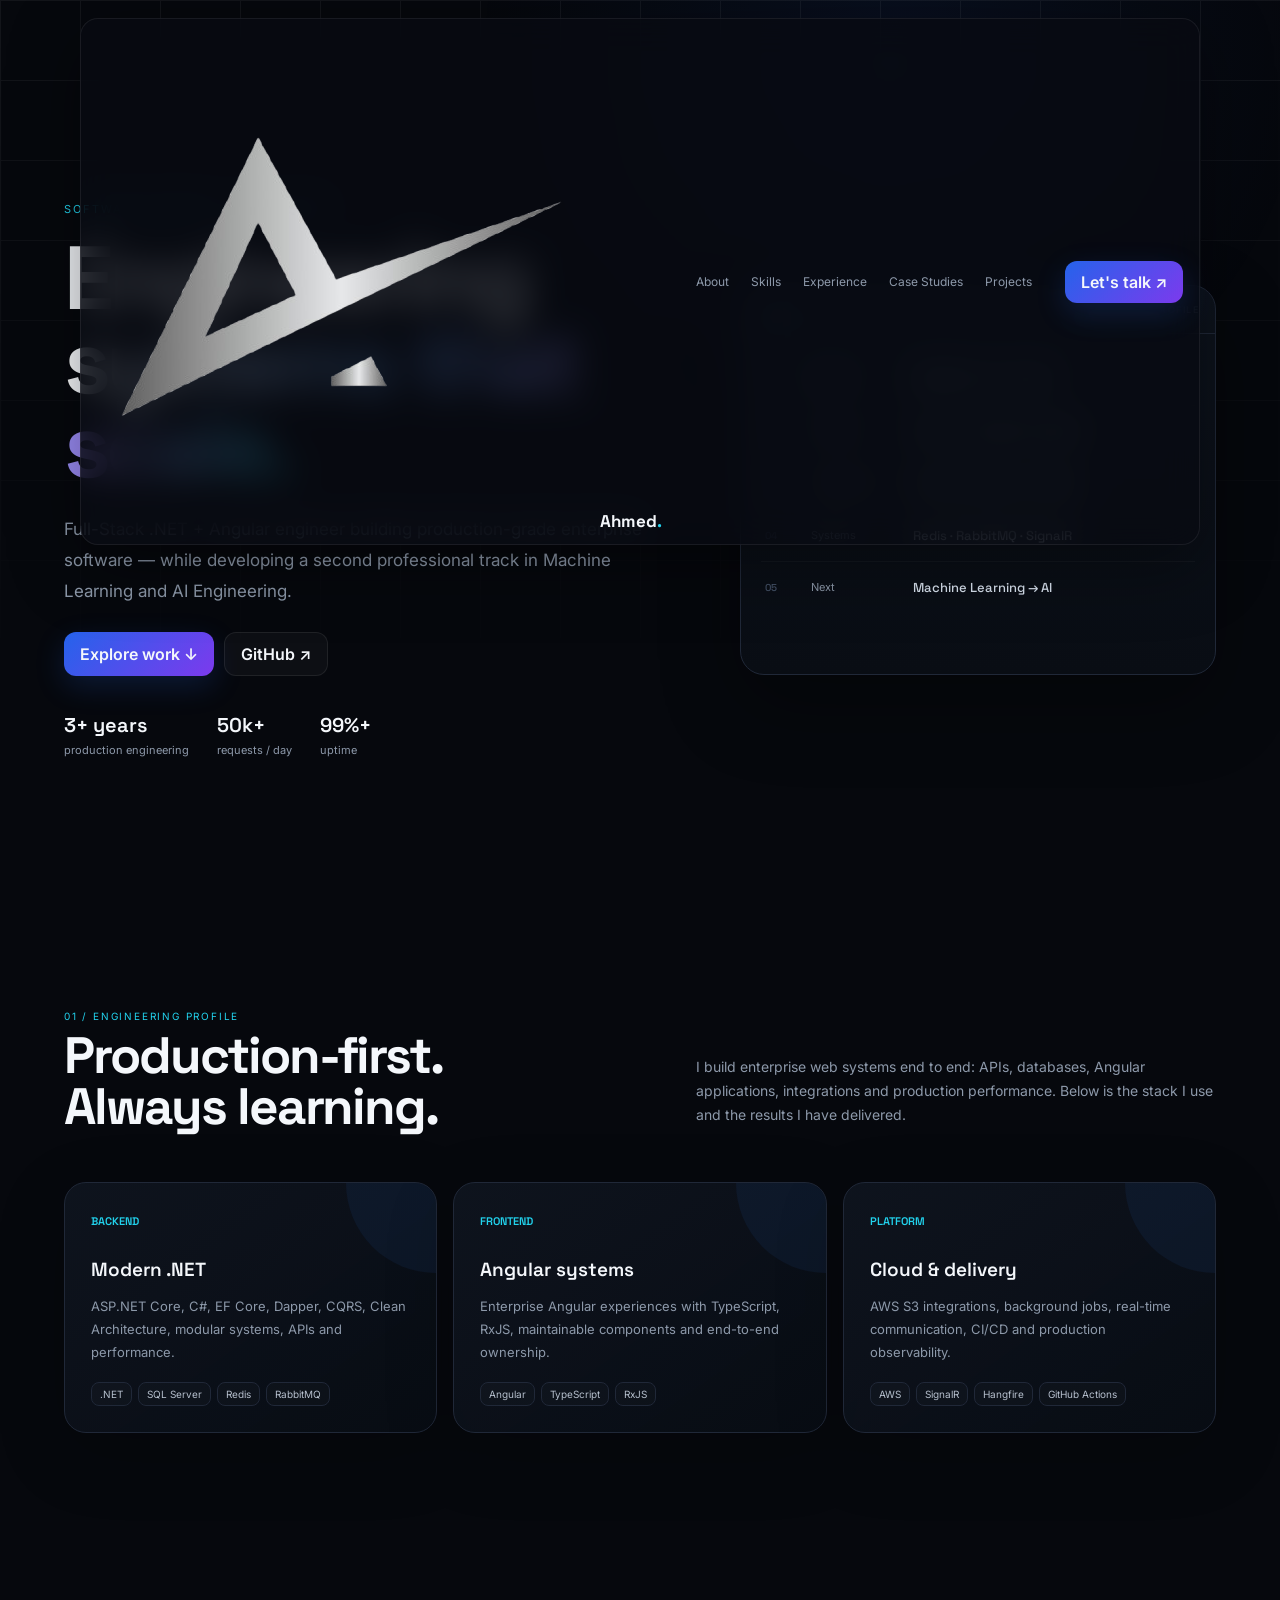
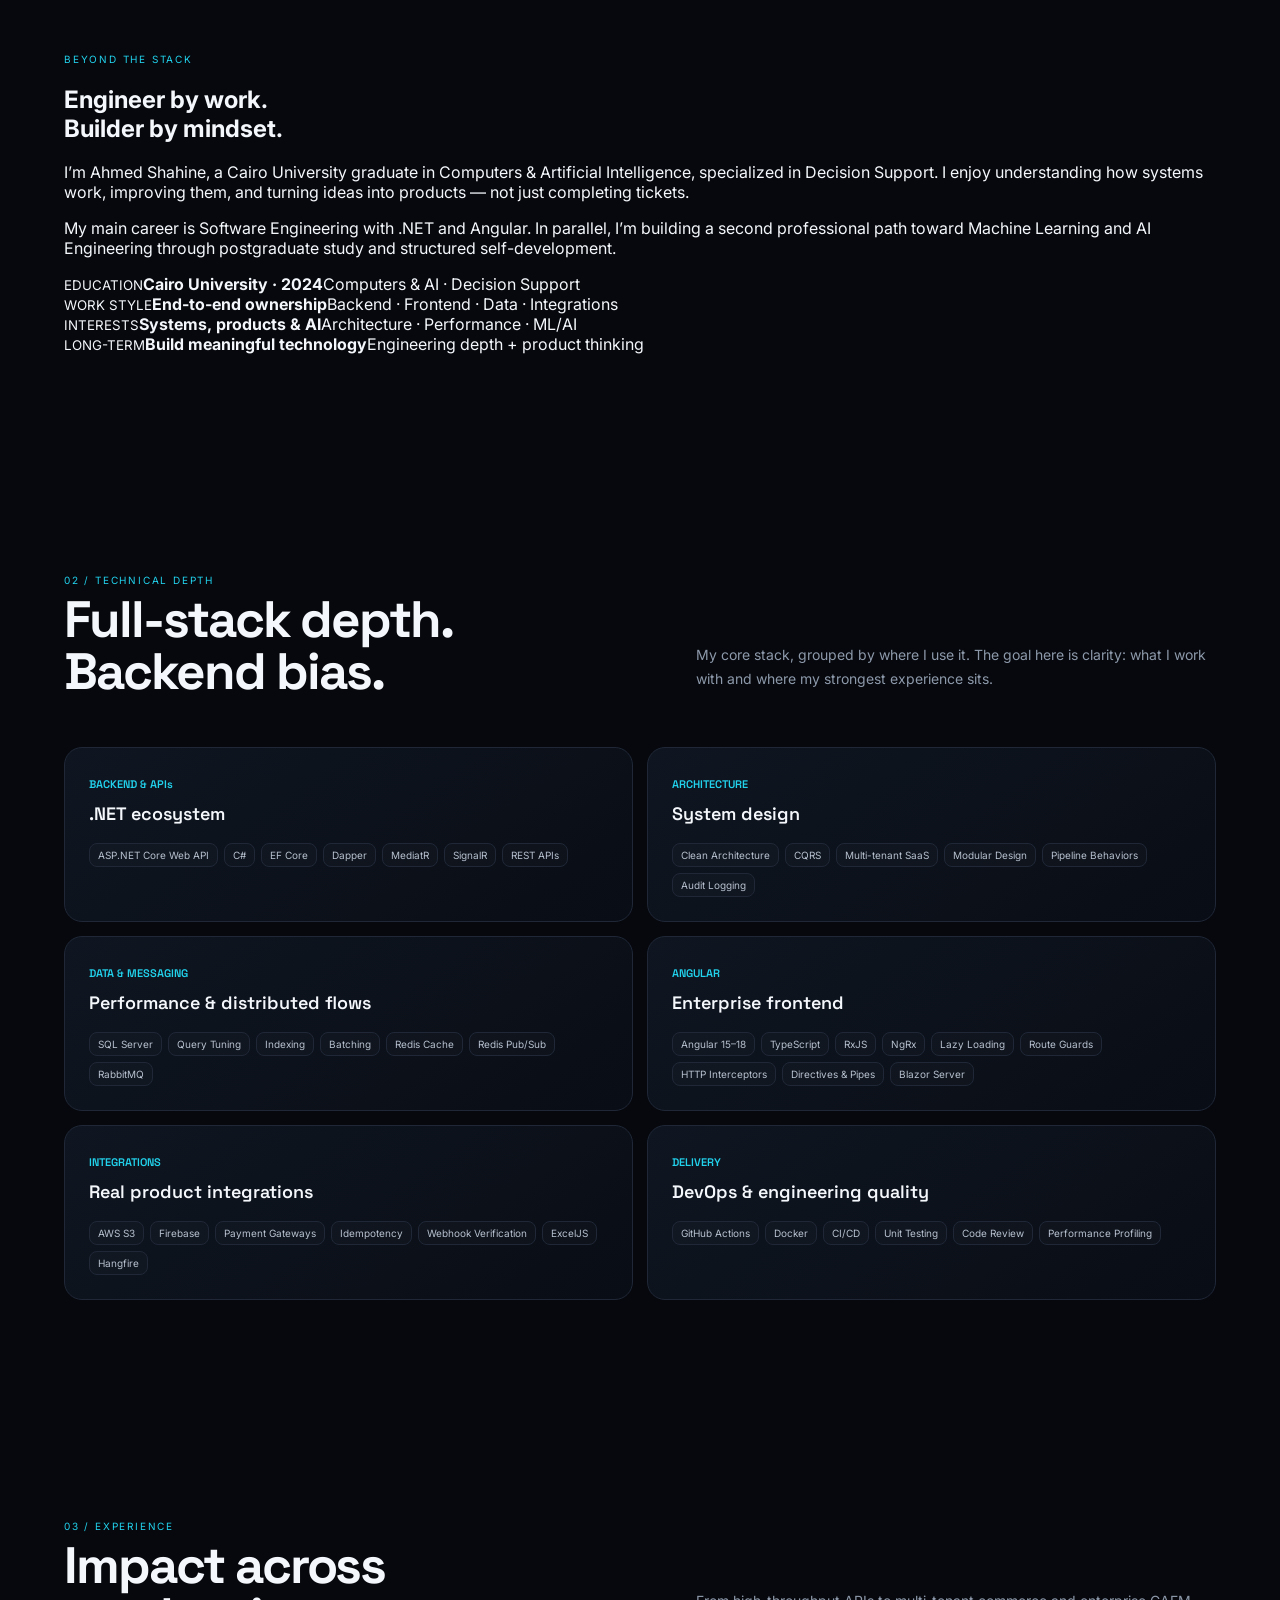
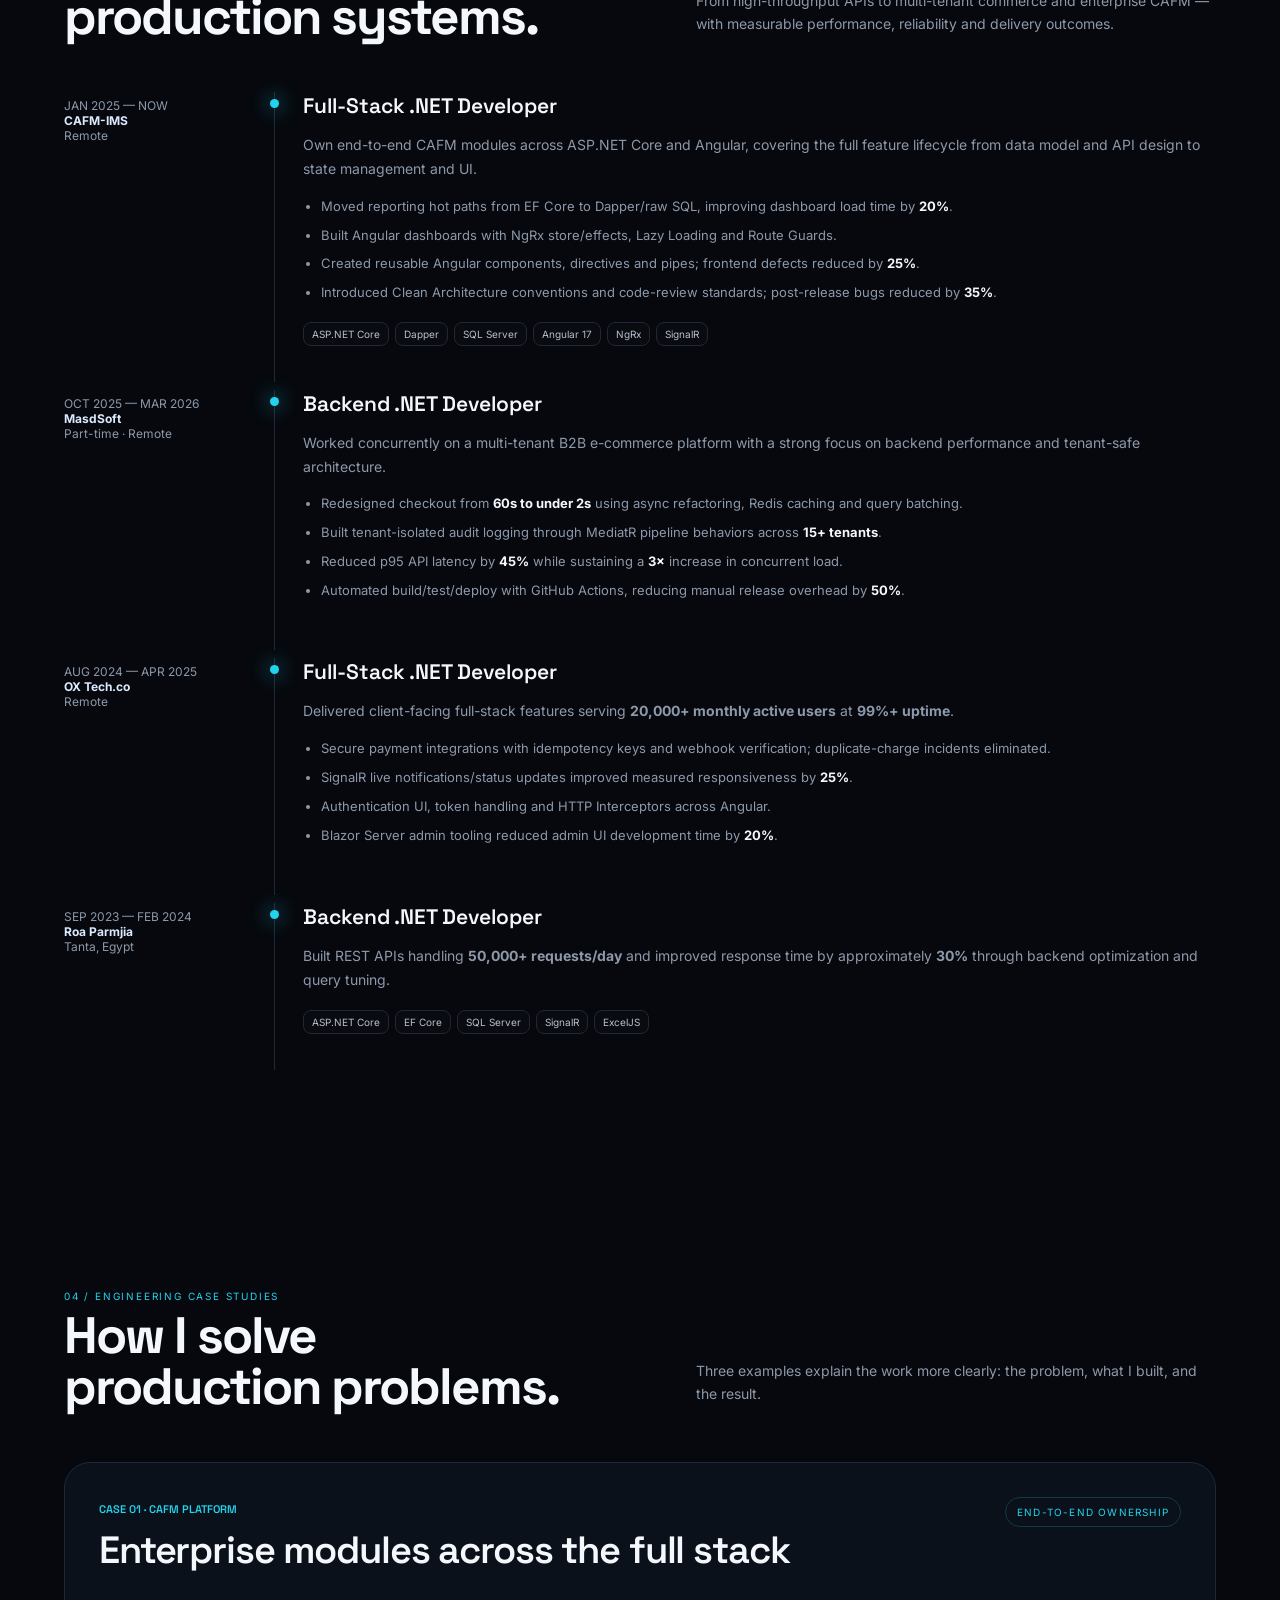
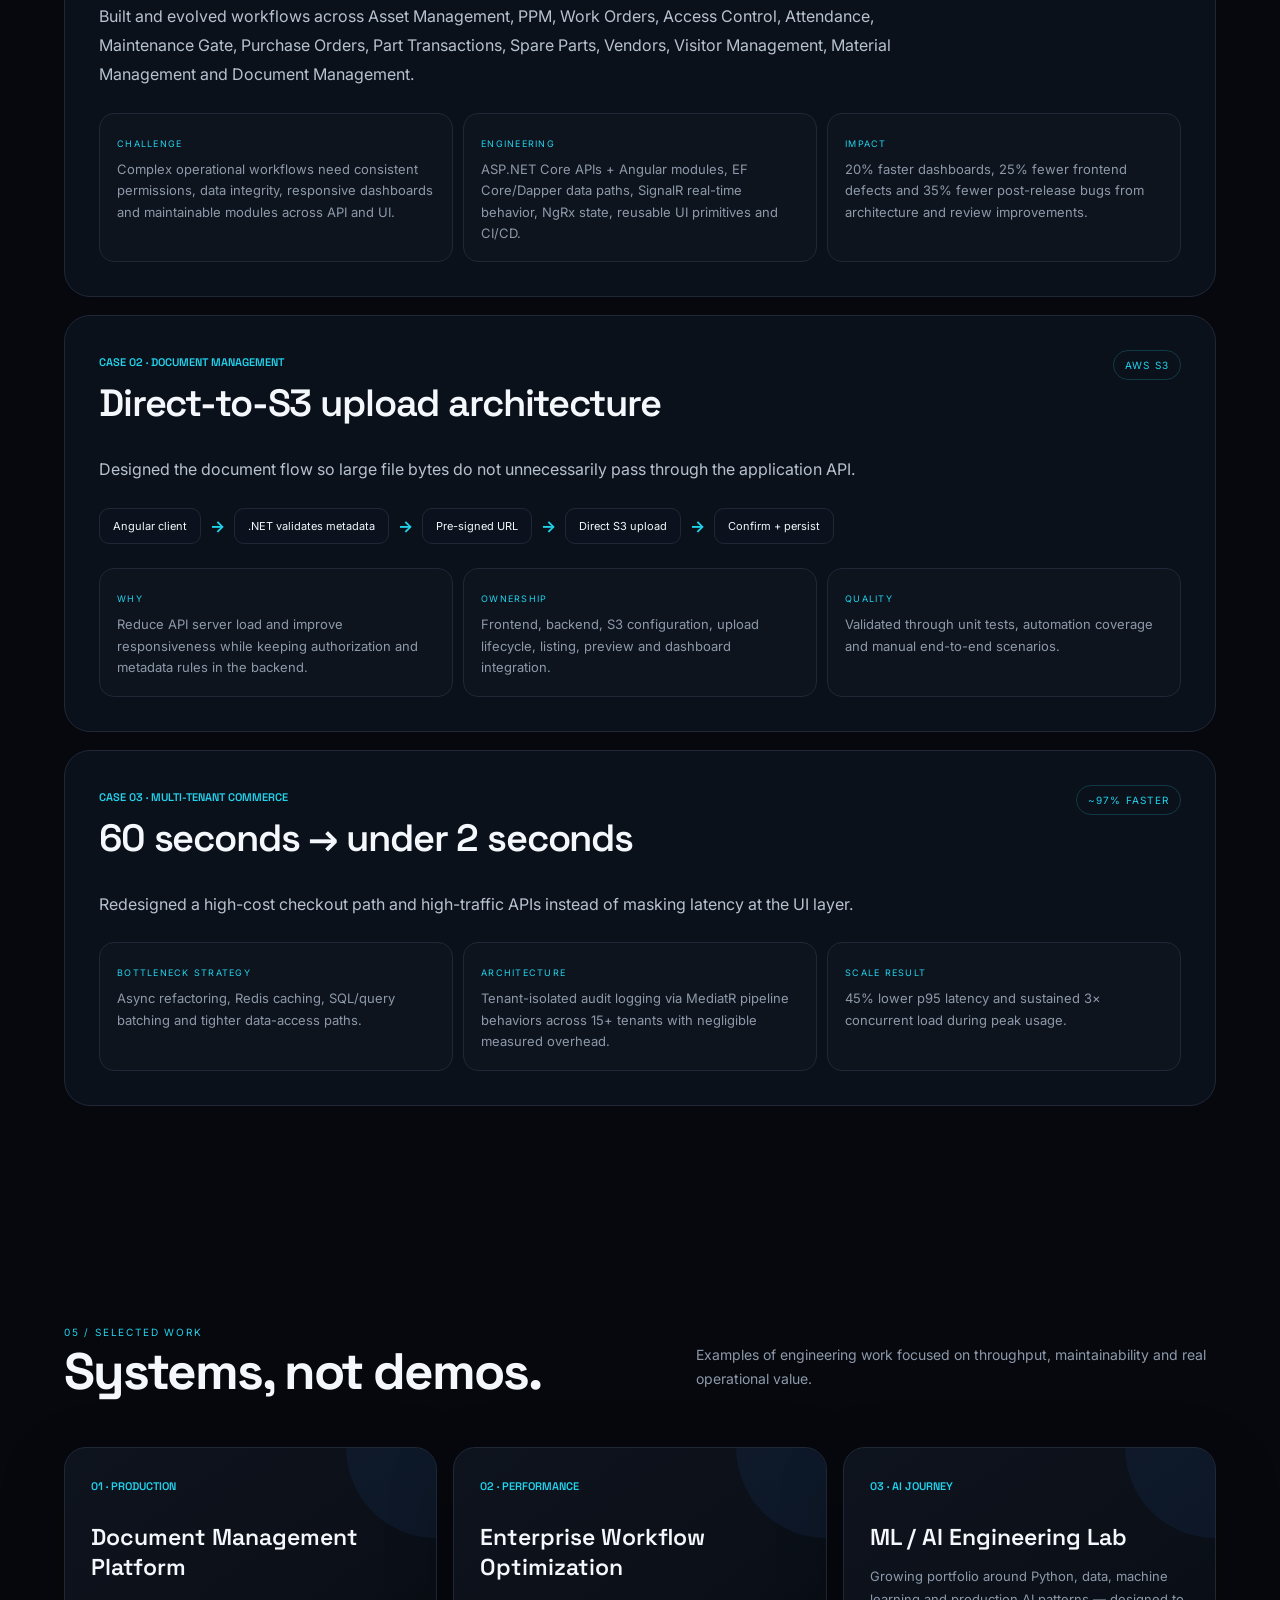
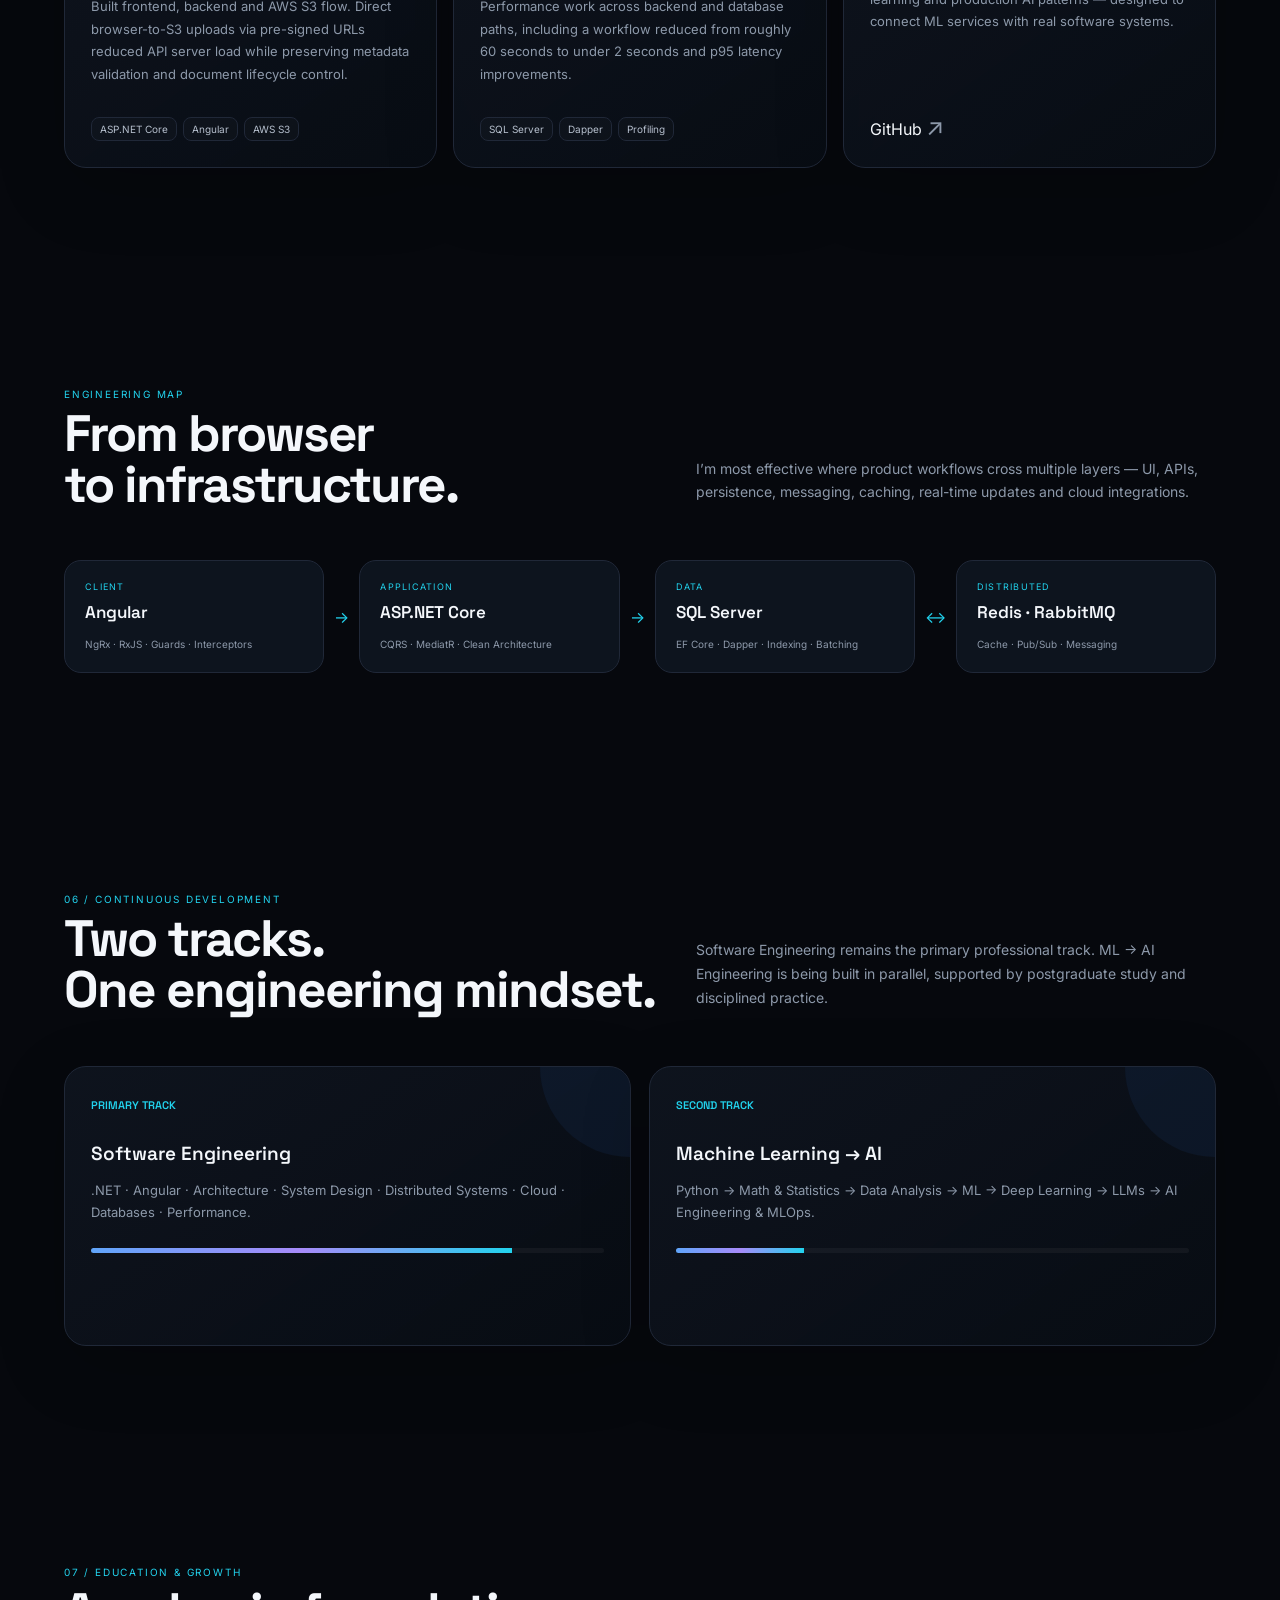
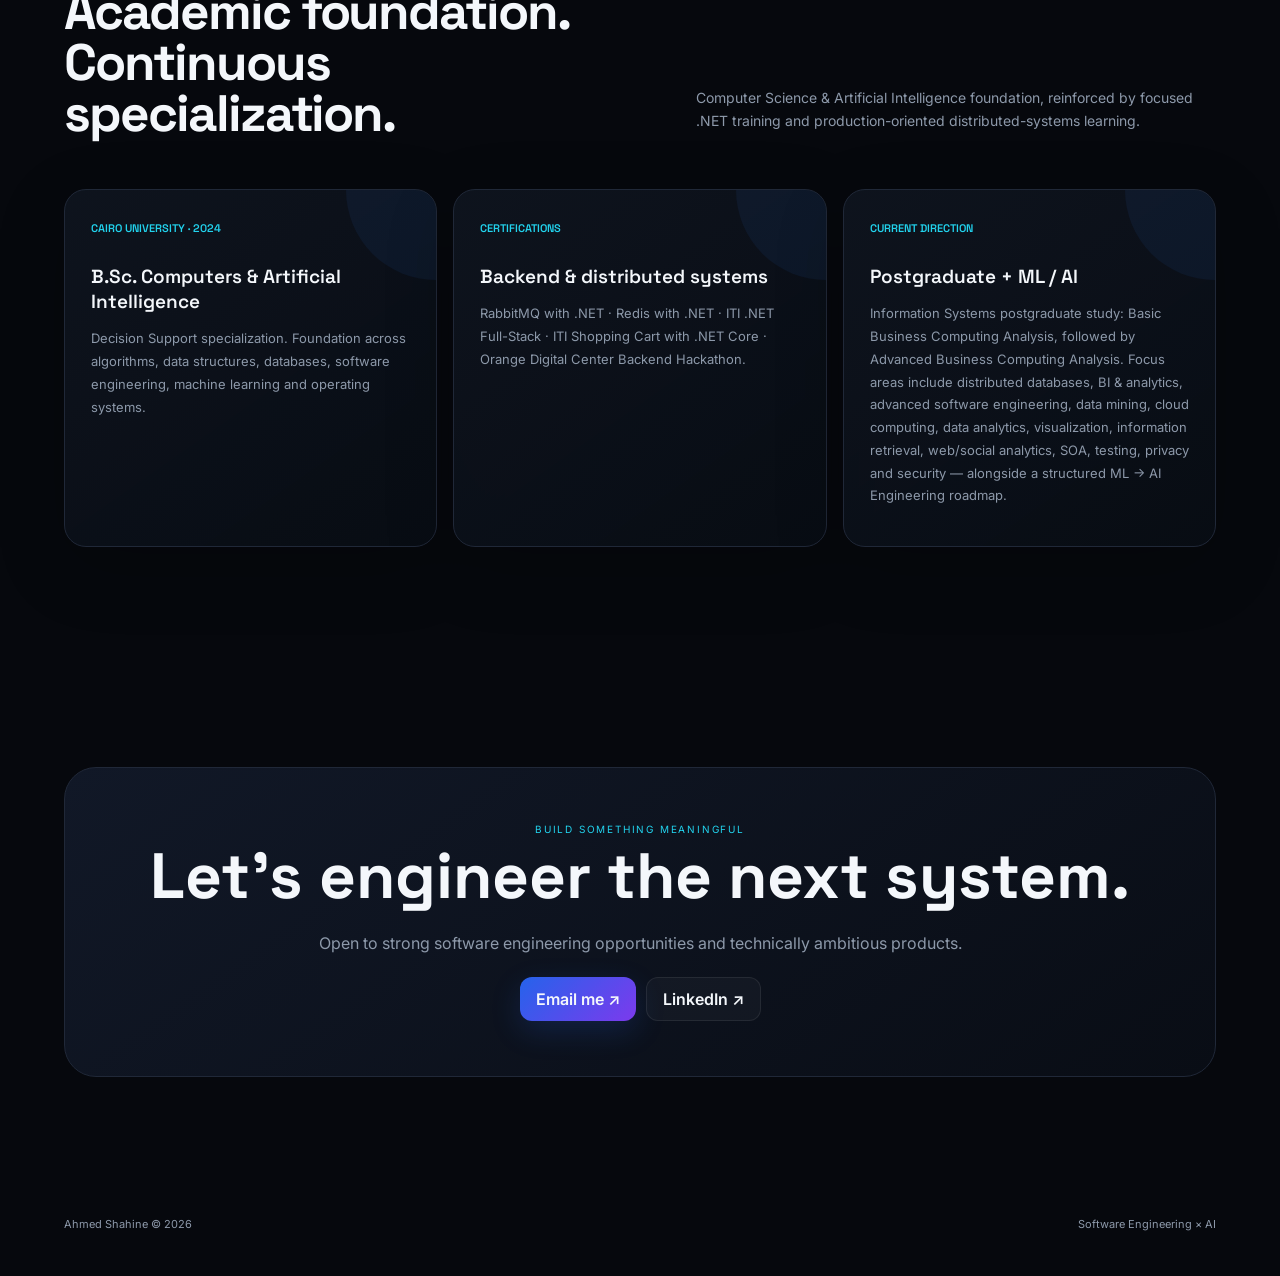
==== commit e934345f: "feat: restore personal identity and add concise about section" ====
--- a/index.html
+++ b/index.html
@@ -1,8 +1,8 @@
 <!doctype html><html lang="en"><head><meta charset="utf-8"><meta name="viewport" content="width=device-width,initial-scale=1"><meta name="description" content="Ahmed Shahine — Software Engineer specializing in .NET, Angular and production systems, building a second track in ML and AI Engineering."><title>Ahmed Shahine — Software Engineer</title><link rel="stylesheet" href="styles.css"></head><body>
-<nav class="nav"><a class="brand" href="#">Ahmed<i>.</i></a><div class="navlinks"><a href="#about">About</a><a href="#skills">Skills</a><a href="#experience">Experience</a><a href="#case-studies">Case Studies</a><a href="#projects">Projects</a></div><a class="nav-cta" href="mailto:ahmed.shahine.h@gmail.com">Let's talk ↗</a></nav>
-<header class="hero"><div class="wrap hero-grid"><div><div class="eyebrow">Software Engineer · Cairo, Egypt</div><h1>Engineering<br><span class="gradient">systems that scale.</span></h1><p>Full-Stack .NET + Angular engineer building production-grade enterprise software — while developing a second professional track in Machine Learning and AI Engineering.</p><div class="actions"><a class="btn primary" href="#projects">Explore work ↓</a><a class="btn ghost" href="https://github.com/AhmedShahine1" target="_blank">GitHub ↗</a></div><div class="proof"><div><b>3+ years</b><span>production engineering</span></div><div><b>50k+</b><span>requests / day</span></div><div><b>99%+</b><span>uptime</span></div></div></div><div class="hero-panel"><div class="terminal-head"><span></span><span></span><span></span><small>ENGINEERING PROFILE</small></div><div class="terminal-body"><div class="terminal-line"><em>01</em><span>Backend</span><b>ASP.NET Core · C# · SQL</b></div><div class="terminal-line"><em>02</em><span>Frontend</span><b>Angular · TypeScript · NgRx</b></div><div class="terminal-line"><em>03</em><span>Architecture</span><b>Clean Architecture · CQRS</b></div><div class="terminal-line"><em>04</em><span>Systems</span><b>Redis · RabbitMQ · SignalR</b></div><div class="terminal-line"><em>05</em><span>Next</span><b>Machine Learning → AI</b></div></div></div></div></header>
+<nav class="nav"><a class="brand" href="#"><img src="logo.png" alt="Ahmed Shahine logo"><span>Ahmed<i>.</i></span></a><div class="navlinks"><a href="#about">About</a><a href="#skills">Skills</a><a href="#experience">Experience</a><a href="#case-studies">Case Studies</a><a href="#projects">Projects</a></div><a class="nav-cta" href="mailto:ahmed.shahine.h@gmail.com">Let's talk ↗</a></nav>
+<div class="ambient" aria-hidden="true"><i class="beam b1"></i><i class="beam b2"></i><i class="beam b3"></i><span class="particle p1"></span><span class="particle p2"></span><span class="particle p3"></span><span class="particle p4"></span><span class="particle p5"></span></div><header class="hero"><div class="wrap hero-grid"><div><div class="eyebrow">Software Engineer · Cairo, Egypt</div><h1>Engineering<br><span class="gradient">systems that scale.</span></h1><p>Full-Stack .NET + Angular engineer building production-grade enterprise software — while developing a second professional track in Machine Learning and AI Engineering.</p><div class="actions"><a class="btn primary" href="#projects">Explore work ↓</a><a class="btn ghost" href="https://github.com/AhmedShahine1" target="_blank">GitHub ↗</a></div><div class="proof"><div><b>3+ years</b><span>production engineering</span></div><div><b>50k+</b><span>requests / day</span></div><div><b>99%+</b><span>uptime</span></div></div></div><div class="hero-panel"><div class="terminal-head"><span></span><span></span><span></span><small>ENGINEERING PROFILE</small></div><div class="terminal-body"><div class="terminal-line"><em>01</em><span>Backend</span><b>ASP.NET Core · C# · SQL</b></div><div class="terminal-line"><em>02</em><span>Frontend</span><b>Angular · TypeScript · NgRx</b></div><div class="terminal-line"><em>03</em><span>Architecture</span><b>Clean Architecture · CQRS</b></div><div class="terminal-line"><em>04</em><span>Systems</span><b>Redis · RabbitMQ · SignalR</b></div><div class="terminal-line"><em>05</em><span>Next</span><b>Machine Learning → AI</b></div></div></div></div></header>
 <main>
-<section id="about" class="reveal"><div class="wrap"><div class="section-head"><div><div class="kicker">01 / Engineering profile</div><h2>Production-first.<br>Always learning.</h2></div><p>I build enterprise web systems end to end: APIs, databases, Angular applications, integrations and production performance. Below is the stack I use and the results I have delivered.</p></div><div class="cards"><article class="card tilt"><span class="num">BACKEND</span><h3>Modern .NET</h3><p>ASP.NET Core, C#, EF Core, Dapper, CQRS, Clean Architecture, modular systems, APIs and performance.</p><div class="tags"><span class="tag">.NET</span><span class="tag">SQL Server</span><span class="tag">Redis</span><span class="tag">RabbitMQ</span></div></article><article class="card tilt"><span class="num">FRONTEND</span><h3>Angular systems</h3><p>Enterprise Angular experiences with TypeScript, RxJS, maintainable components and end-to-end ownership.</p><div class="tags"><span class="tag">Angular</span><span class="tag">TypeScript</span><span class="tag">RxJS</span></div></article><article class="card tilt"><span class="num">PLATFORM</span><h3>Cloud & delivery</h3><p>AWS S3 integrations, background jobs, real-time communication, CI/CD and production observability.</p><div class="tags"><span class="tag">AWS</span><span class="tag">SignalR</span><span class="tag">Hangfire</span><span class="tag">GitHub Actions</span></div></article></div></div></section>
+<section id="about" class="reveal"><div class="wrap"><div class="section-head"><div><div class="kicker">01 / Engineering profile</div><h2>Production-first.<br>Always learning.</h2></div><p>I build enterprise web systems end to end: APIs, databases, Angular applications, integrations and production performance. Below is the stack I use and the results I have delivered.</p></div><div class="cards"><article class="card tilt"><span class="num">BACKEND</span><h3>Modern .NET</h3><p>ASP.NET Core, C#, EF Core, Dapper, CQRS, Clean Architecture, modular systems, APIs and performance.</p><div class="tags"><span class="tag">.NET</span><span class="tag">SQL Server</span><span class="tag">Redis</span><span class="tag">RabbitMQ</span></div></article><article class="card tilt"><span class="num">FRONTEND</span><h3>Angular systems</h3><p>Enterprise Angular experiences with TypeScript, RxJS, maintainable components and end-to-end ownership.</p><div class="tags"><span class="tag">Angular</span><span class="tag">TypeScript</span><span class="tag">RxJS</span></div></article><article class="card tilt"><span class="num">PLATFORM</span><h3>Cloud & delivery</h3><p>AWS S3 integrations, background jobs, real-time communication, CI/CD and production observability.</p><div class="tags"><span class="tag">AWS</span><span class="tag">SignalR</span><span class="tag">Hangfire</span><span class="tag">GitHub Actions</span></div></article></div></div></section><section id="personal" class="reveal"><div class="wrap"><div class="personal-grid"><div><div class="kicker">Beyond the stack</div><h2 class="personal-title">Engineer by work.<br>Builder by mindset.</h2><p class="personal-copy">I’m Ahmed Shahine, a Cairo University graduate in Computers & Artificial Intelligence, specialized in Decision Support. I enjoy understanding how systems work, improving them, and turning ideas into products — not just completing tickets.</p><p class="personal-copy">My main career is Software Engineering with .NET and Angular. In parallel, I’m building a second professional path toward Machine Learning and AI Engineering through postgraduate study and structured self-development.</p></div><div class="personal-facts"><div><small>EDUCATION</small><b>Cairo University · 2024</b><span>Computers & AI · Decision Support</span></div><div><small>WORK STYLE</small><b>End-to-end ownership</b><span>Backend · Frontend · Data · Integrations</span></div><div><small>INTERESTS</small><b>Systems, products & AI</b><span>Architecture · Performance · ML/AI</span></div><div><small>LONG-TERM</small><b>Build meaningful technology</b><span>Engineering depth + product thinking</span></div></div></div></div></section>
 <section id="skills" class="reveal"><div class="wrap"><div class="section-head"><div><div class="kicker">02 / Technical depth</div><h2>Full-stack depth.<br>Backend bias.</h2></div><p>My core stack, grouped by where I use it. The goal here is clarity: what I work with and where my strongest experience sits.</p></div>
 <div class="skillmatrix">
 <article class="skillgroup"><span class="num">BACKEND & APIs</span><h3>.NET ecosystem</h3><div class="tags"><span class="tag">ASP.NET Core Web API</span><span class="tag">C#</span><span class="tag">EF Core</span><span class="tag">Dapper</span><span class="tag">MediatR</span><span class="tag">SignalR</span><span class="tag">REST APIs</span></div></article>
--- a/styles.css
+++ b/styles.css
@@ -18,3 +18,13 @@
 .skillmatrix{display:grid;grid-template-columns:repeat(2,1fr);gap:14px}.skillgroup{padding:24px;border:1px solid var(--line);border-radius:18px;background:linear-gradient(145deg,#0f1621,#090d15);transition:.3s}.skillgroup:hover{border-color:#60a5fa55;transform:translateY(-4px)}.skillgroup h3{font:600 18px "Space Grotesk";margin:10px 0 16px}.experience-list{display:flex;flex-direction:column;gap:8px}.time strong{color:#dbeafe}.experience ul{padding-left:18px;color:var(--muted);font-size:13px;line-height:1.75}.experience li{margin:6px 0}.experience li b{color:var(--text)}@media(max-width:850px){.skillmatrix{grid-template-columns:1fr}}
 
 .case-stack{display:flex;flex-direction:column;gap:18px}.case{padding:34px;border:1px solid var(--line);border-radius:26px;background:linear-gradient(145deg,#101722e8,#080c13);position:relative;overflow:hidden}.case:after{content:"";position:absolute;width:260px;height:260px;border-radius:50%;background:#2563eb0d;right:-120px;top:-120px}.case-top{display:flex;align-items:start;justify-content:space-between;gap:20px}.case h3{font:600 clamp(24px,3vw,38px) "Space Grotesk";letter-spacing:-.03em;margin:9px 0 12px}.case-badge{font-size:10px;letter-spacing:.12em;padding:8px 11px;border:1px solid #22d3ee35;color:var(--cyan);border-radius:99px;white-space:nowrap}.case-lead{max-width:900px;color:#b7c2d0;line-height:1.8}.case-grid{display:grid;grid-template-columns:repeat(3,1fr);gap:10px;margin-top:24px}.case-grid>div{padding:17px;border:1px solid var(--line);border-radius:15px;background:#ffffff03}.case-grid small{color:var(--cyan);font-size:9px;letter-spacing:.14em}.case-grid p{color:var(--muted);font-size:12px;line-height:1.65;margin:8px 0 0}.flow{display:flex;align-items:center;gap:9px;flex-wrap:wrap;margin:24px 0}.flow span{padding:10px 13px;border:1px solid var(--line);border-radius:10px;background:#0b121d;font-size:11px}.flow b{color:var(--cyan)}.arch{display:flex;align-items:stretch;gap:10px}.arch>i{display:flex;align-items:center;color:var(--cyan);font-style:normal}.arch-node{flex:1;padding:20px;border:1px solid var(--line);border-radius:17px;background:#0d141e}.arch-node small{display:block;color:var(--cyan);font-size:9px;letter-spacing:.14em}.arch-node b{display:block;font:600 17px "Space Grotesk";margin:9px 0}.arch-node span{font-size:10px;color:var(--muted);line-height:1.5}.navlinks{align-items:center}@media(max-width:850px){.case-grid{grid-template-columns:1fr}.case-top{display:block}.case-badge{display:inline-block;margin-top:5px}.arch{display:grid;grid-template-columns:1fr}.arch>i{justify-content:center;transform:rotate(90deg)}}
+
+/* V6 — quieter, clearer visual direction */
+body:before{background:radial-gradient(circle at 70% 5%,#2563eb14,transparent 34%);filter:none}body:after{opacity:.055;background-size:80px 80px}
+.hero{perspective:none}.hero-grid{grid-template-columns:1.12fr .88fr}.scene,.orb,.glass{display:none!important}
+.hero-panel{border:1px solid var(--line);border-radius:24px;background:linear-gradient(180deg,#0d131d,#090d14);box-shadow:0 30px 80px #0005;overflow:hidden;min-height:390px;align-self:center}
+.terminal-head{height:48px;border-bottom:1px solid var(--line);display:flex;align-items:center;gap:7px;padding:0 16px}.terminal-head>span{width:7px;height:7px;border-radius:50%;background:#3b4658}.terminal-head small{margin-left:auto;color:#68768a;font-size:9px;letter-spacing:.16em}
+.terminal-body{padding:20px}.terminal-line{display:grid;grid-template-columns:34px 90px 1fr;gap:12px;align-items:center;padding:17px 4px;border-bottom:1px solid #ffffff09}.terminal-line:last-child{border-bottom:0}.terminal-line em{font-style:normal;color:#46546a;font:500 10px "Space Grotesk"}.terminal-line span{color:var(--muted);font-size:11px}.terminal-line b{font:500 13px "Space Grotesk";color:#dce6f3}
+.card:hover,.skillgroup:hover{transform:translateY(-3px)}.case{background:#0b111a}.case:after{display:none}.case-lead{max-width:820px}.section-head p{font-size:14px}.case-grid p{font-size:13px}.experience p{max-width:900px}
+#private-trigger{display:none}
+@media(max-width:850px){.hero-panel{min-height:auto}.terminal-line{grid-template-columns:26px 72px 1fr}.hero-grid{grid-template-columns:1fr}}
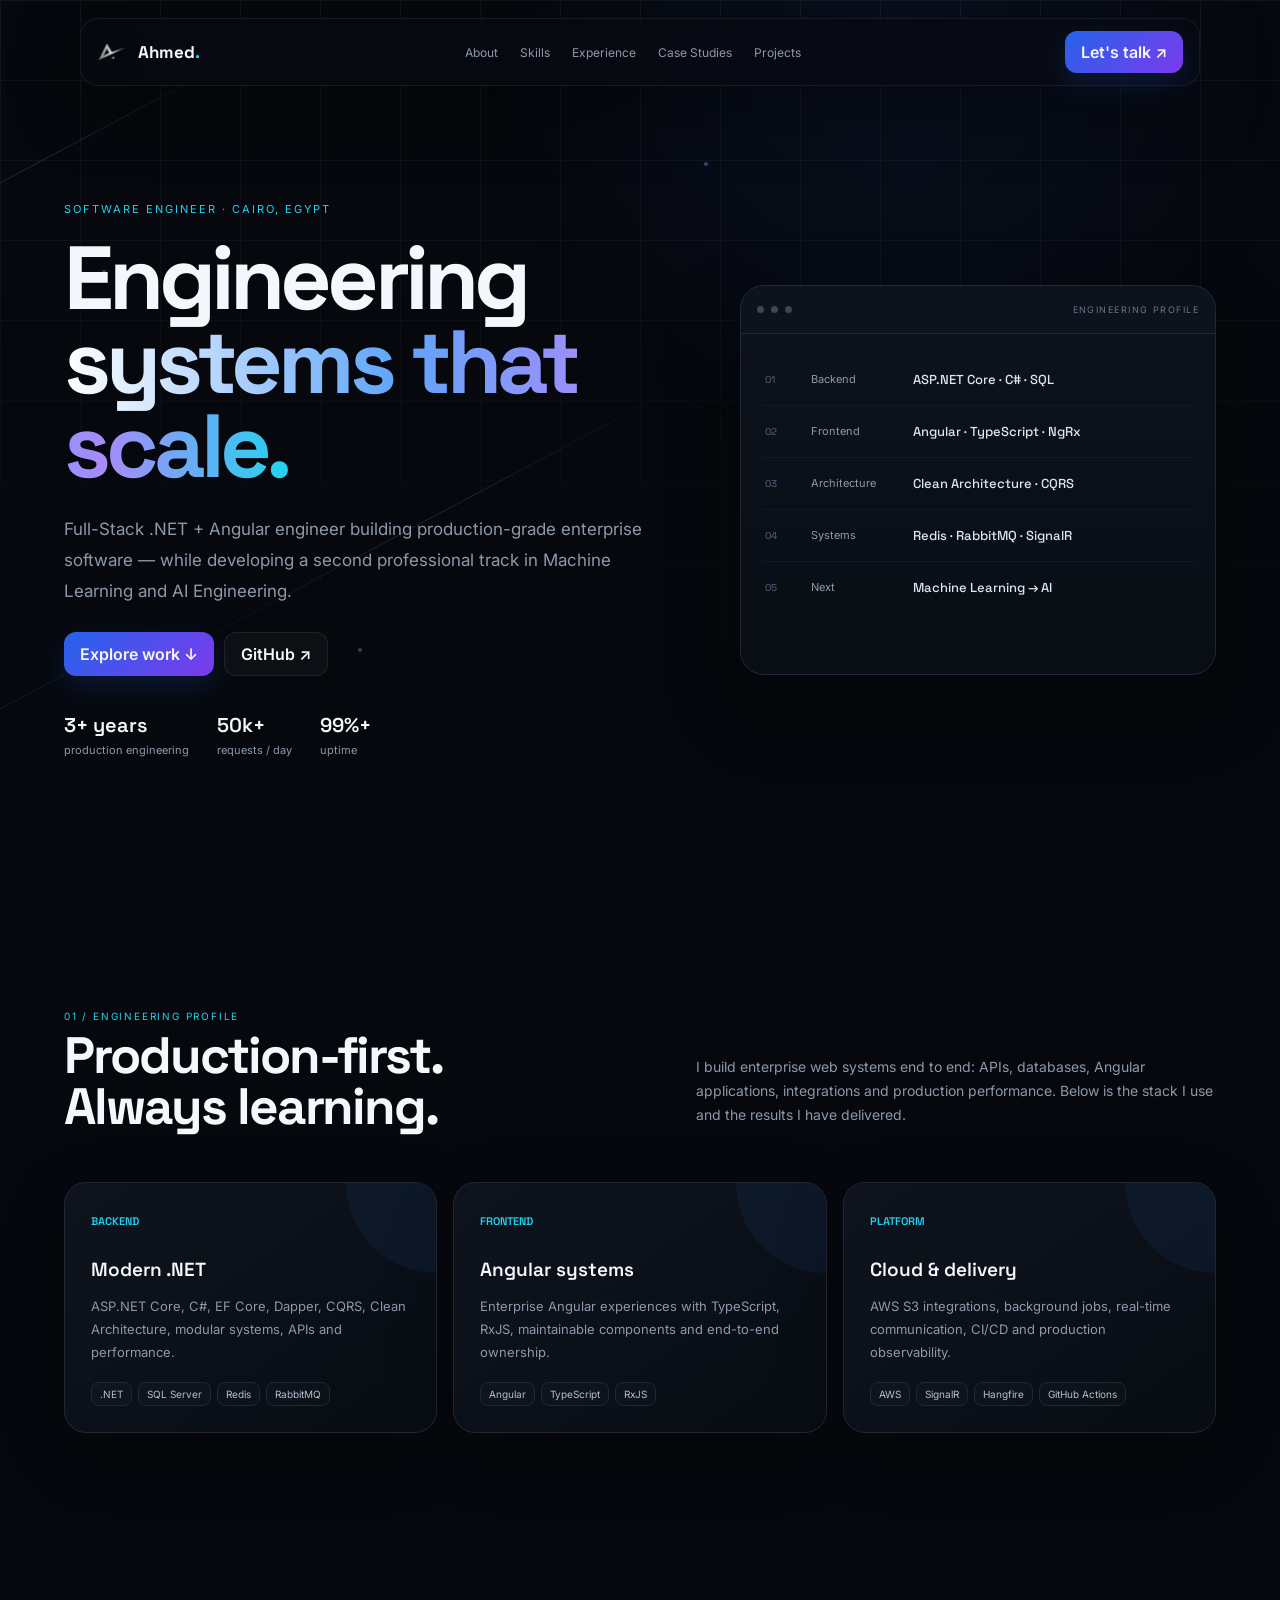
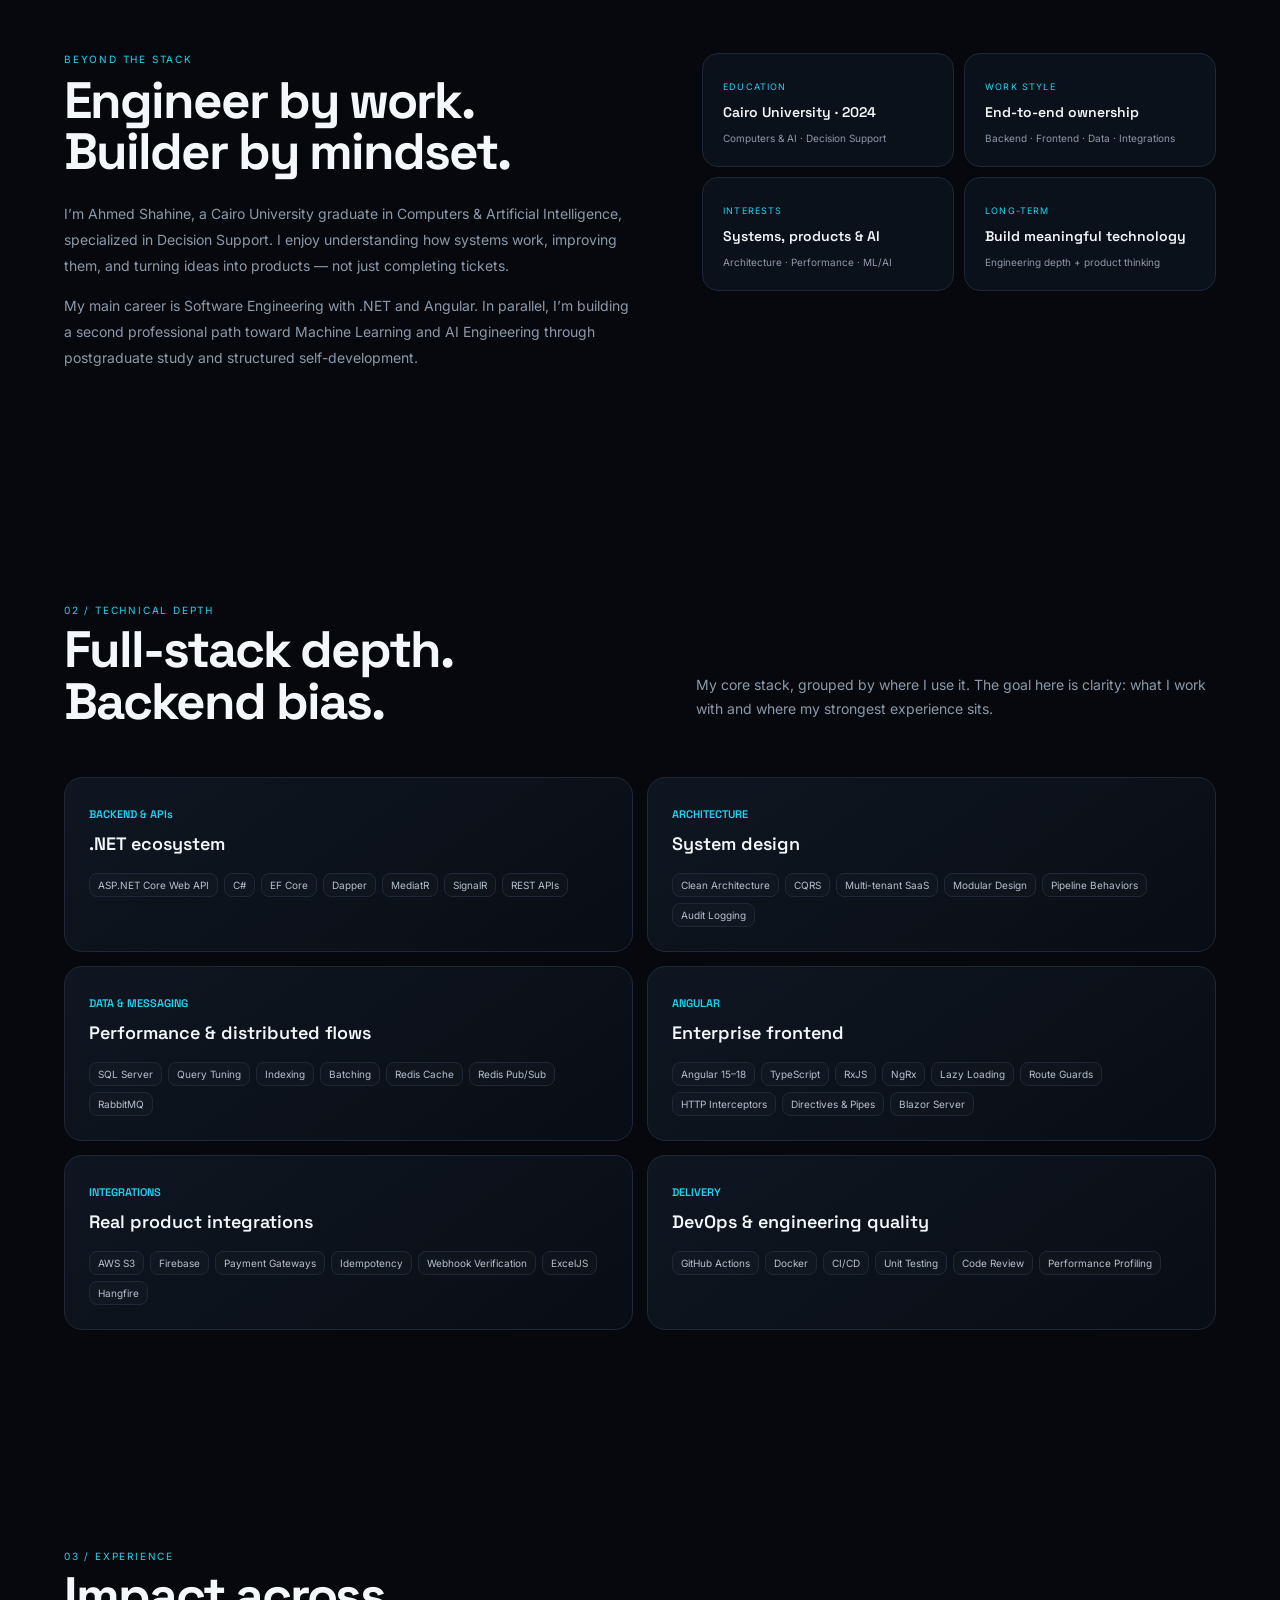
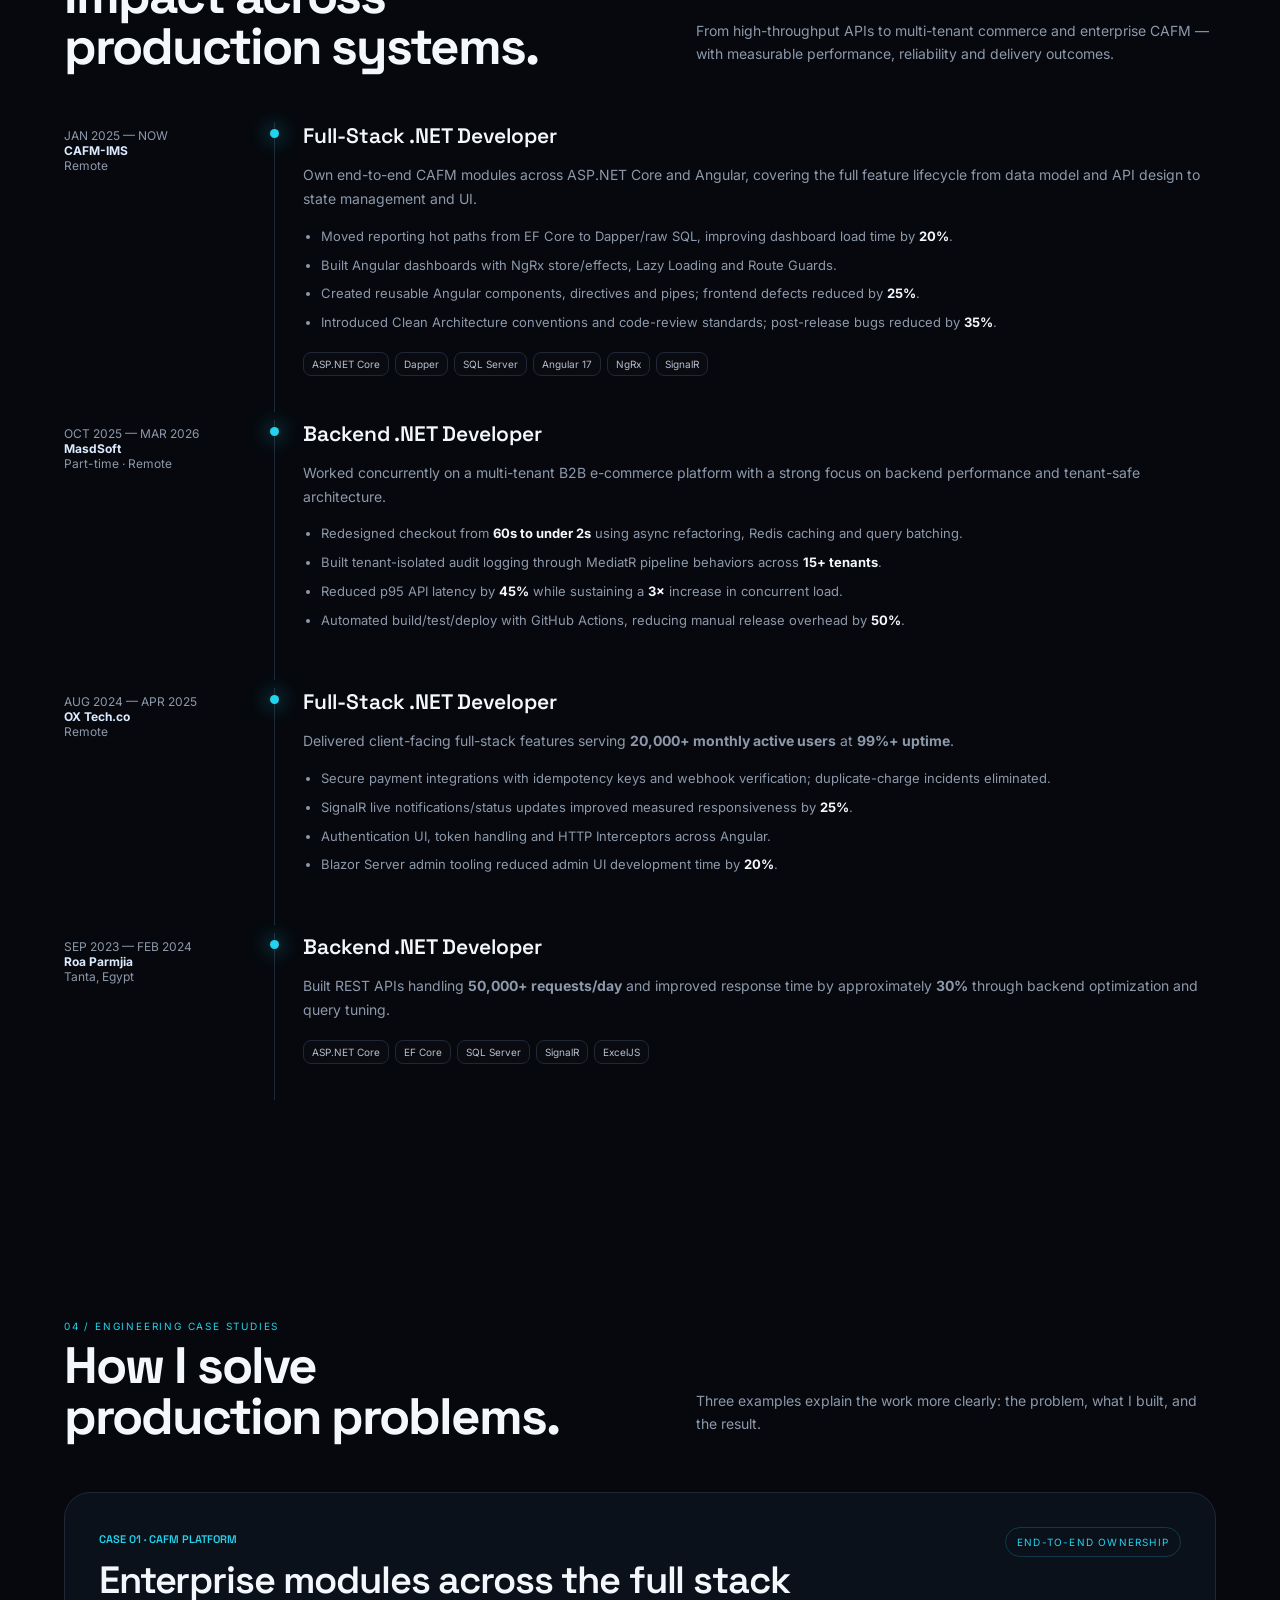
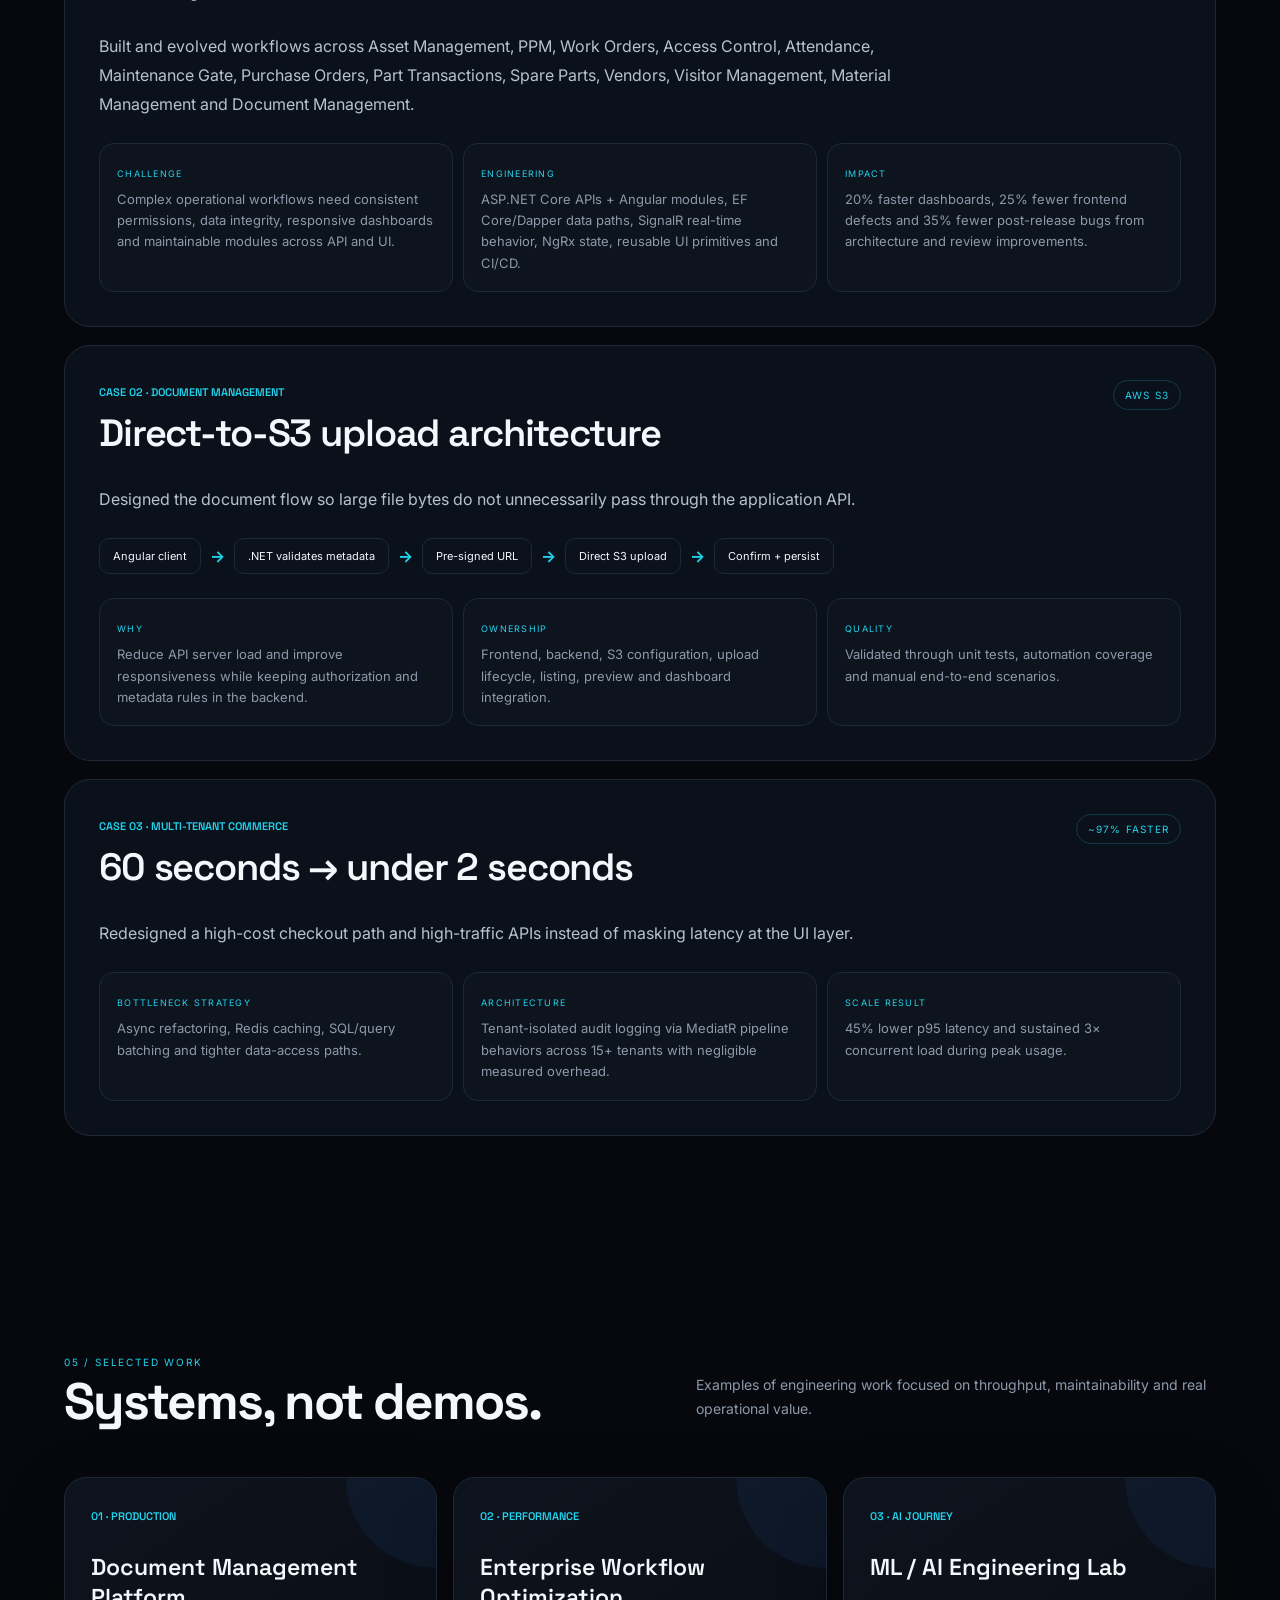
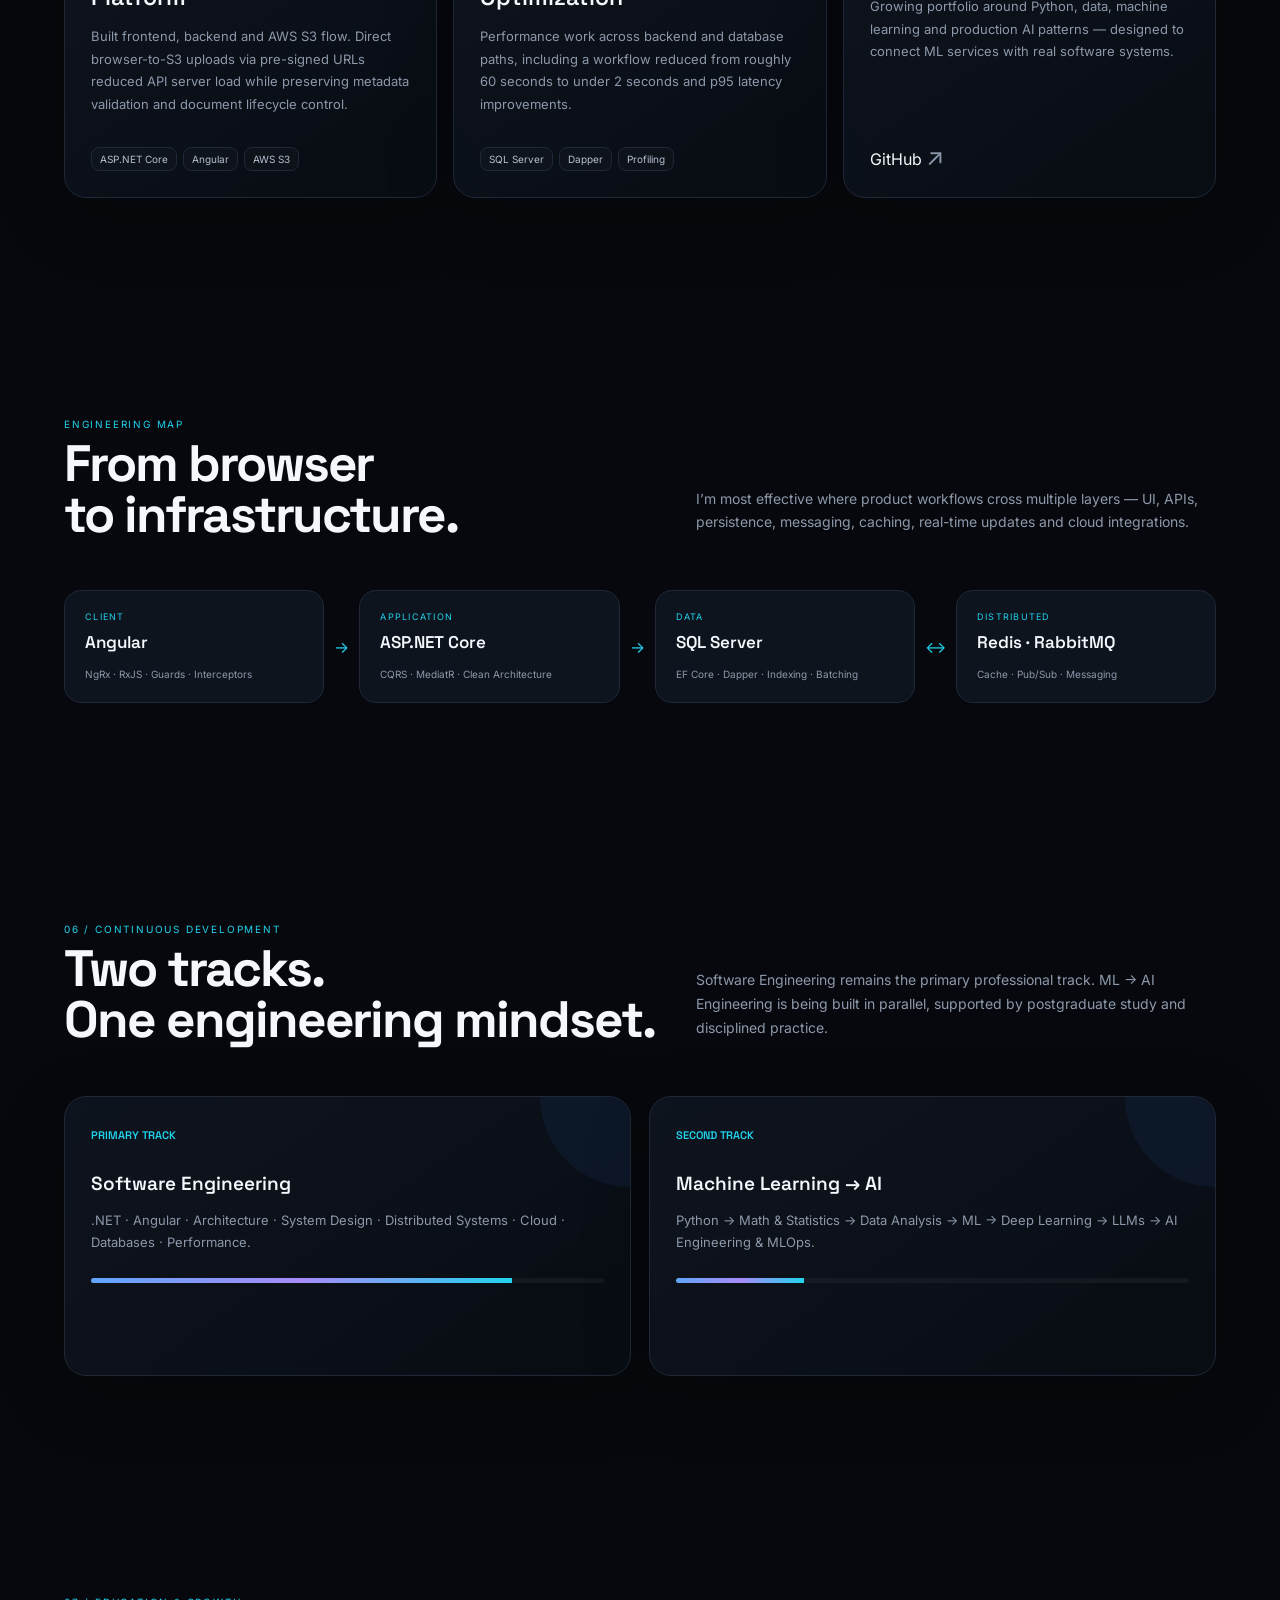
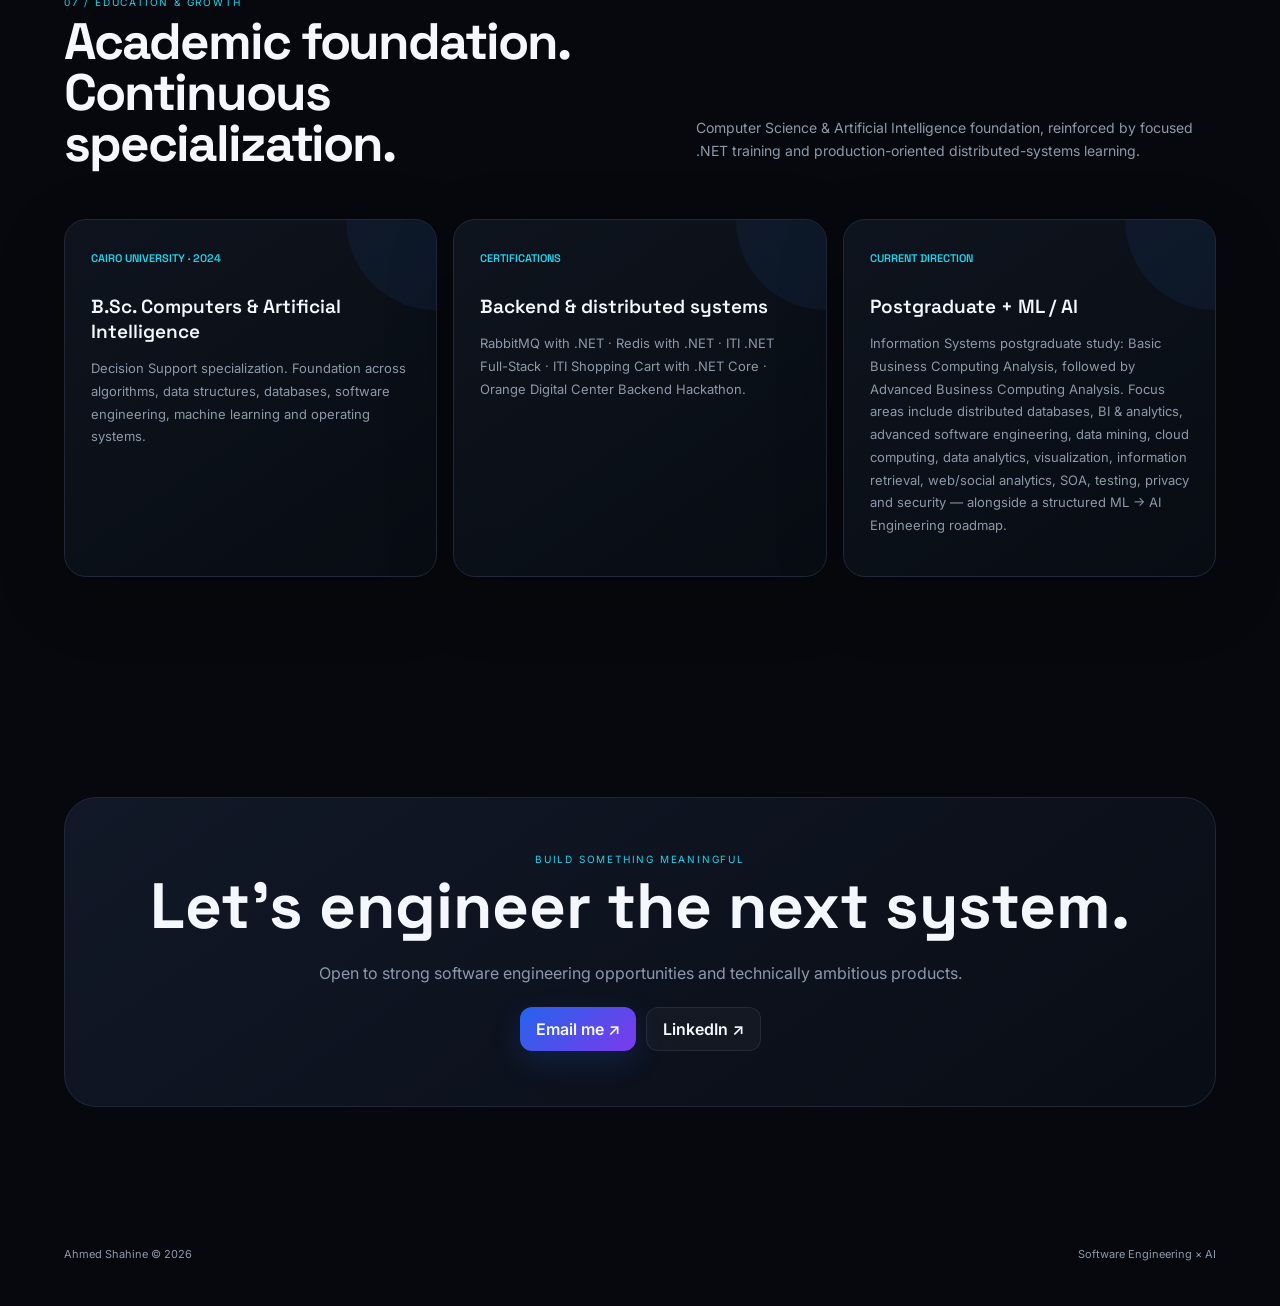
==== commit 3bfdfb41: "refactor: remove dashboard modal from public portfolio" ====
--- a/index.html
+++ b/index.html
@@ -29,11 +29,4 @@
 <section class="reveal"><div class="wrap"><div class="contact"><div class="kicker">Build something meaningful</div><h2>Let’s engineer the next system.</h2><p>Open to strong software engineering opportunities and technically ambitious products.</p><div class="actions" style="justify-content:center;margin-top:24px"><a class="btn primary" href="mailto:ahmed.shahine.h@gmail.com">Email me ↗</a><a class="btn ghost" href="https://linkedin.com/in/ahmed-hani-804120205" target="_blank">LinkedIn ↗</a></div></div></div></section>
 </main><footer class="wrap"><span>Ahmed Shahine © 2026</span><span>Software Engineering × AI</span></footer>
 <div id="private-trigger" aria-hidden="true"></div>
-<div id="modal" class="modal"><button class="close" onclick="closeOS()">Close ×</button><div class="os"><aside class="sidebar"><h3>Development OS</h3><button class="tab active" onclick="tab('dashboard',this)">Overview</button><button class="tab" onclick="tab('today',this)">Today</button><button class="tab" onclick="tab('weekly',this)">Weekly Balance</button><button class="tab" onclick="tab('mock',this)">Mock Interviews</button><button class="tab" onclick="tab('settings',this)">Data</button></aside><div class="osmain">
-<div id="dashboard" class="pane active"><div class="oshead"><div><small class="kicker">Flexible operating system</small><h2 id="todayLabel">Today</h2></div><button class="btn ghost" onclick="notifications()">Enable reminder</button></div><div class="dashgrid"><div class="dashcard"><small>WORK / 8H</small><b id="workVal">0.0h</b></div><div class="dashcard"><small>DEVELOPMENT / 5H</small><b id="devVal">0.0h</b></div><div class="dashcard"><small>MOVEMENT / 2H</small><b id="fitVal">0.0h</b></div><div class="dashcard wide"><small>Work sessions</small><b id="timer">00:00:00</b><div class="actions" style="margin-top:12px"><button id="timerBtn" class="btn primary" onclick="toggleWork()">Start work</button><button class="btn ghost" onclick="addWork()">Add manually</button></div><div id="sessions" class="sessionlist"></div></div><div class="dashcard"><small>Principle</small><b style="font-size:18px">Weekly balance</b><p class="note">Work and study can be fragmented. Track evidence, not perfect schedules.</p></div></div><div class="dashcard" style="margin-top:12px"><small>THIS WEEK</small><div id="tracks"></div></div></div>
-<div id="today" class="pane"><div class="oshead"><h2>Today</h2><button class="btn ghost" onclick="loadDay()">Load default day</button></div><div class="form"><input id="taskName" class="input" placeholder="What will you work on?"><select id="taskTrack" class="select"><option value="ml">ML / AI</option><option value="software">Software Engineering</option><option value="diploma">Diploma</option><option value="language">Languages & Communication</option><option value="reading">Reading</option><option value="quran">Quran / Personal</option><option value="fitness">Physical Activity</option></select><input id="taskMin" class="input" type="number" value="60" min="5" step="5" style="max-width:100px"><button class="btn primary" onclick="addTask()">Add</button></div><div id="taskList"></div></div>
-<div id="weekly" class="pane"><div class="oshead"><div><h2>Weekly Balance</h2><p class="note">Default development budget: 35h/week. Fitness: 14h/week.</p></div></div><div id="weeklyGrid" class="weekly"></div></div>
-<div id="mock" class="pane"><div class="oshead"><div><h2>Mock Interview Loop</h2><p id="interviewCount" class="note"></p></div><a class="btn primary" href="https://chatgpt.com" target="_blank">Open ChatGPT ↗</a></div><div class="form"><select id="iType" class="select"><option>HR / English</option><option>.NET / Backend</option><option>Angular</option><option>System Design</option><option>Problem Solving</option><option>ML / AI</option></select><input id="iScore" class="input" type="number" min="0" max="10" placeholder="Score /10" style="max-width:120px"><input id="iWeak" class="input" placeholder="Weakness / topic to improve"><input id="iNotes" class="input" placeholder="Next action"><button class="btn primary" onclick="addInterview()">Save</button></div><div id="interviews"></div></div>
-<div id="settings" class="pane"><div class="oshead"><h2>Private Data</h2></div><div class="dashcard"><p class="note">Development OS data stays in this browser. The public GitHub Pages site stores no API token or private cloud credential. Export a JSON backup when needed. Reliable email/push while the site is closed requires a separate authenticated backend.</p><div class="actions"><button class="btn primary" onclick="exportData()">Export JSON</button><button class="btn ghost" onclick="resetData()">Reset local data</button></div></div></div>
-</div></div></div>
 <script src="app.js"></script></body></html>
--- a/styles.css
+++ b/styles.css
@@ -28,3 +28,10 @@
 .card:hover,.skillgroup:hover{transform:translateY(-3px)}.case{background:#0b111a}.case:after{display:none}.case-lead{max-width:820px}.section-head p{font-size:14px}.case-grid p{font-size:13px}.experience p{max-width:900px}
 #private-trigger{display:none}
 @media(max-width:850px){.hero-panel{min-height:auto}.terminal-line{grid-template-columns:26px 72px 1fr}.hero-grid{grid-template-columns:1fr}}
+
+/* V7 identity + ambient motion */
+.brand{display:flex;align-items:center;gap:10px}.brand img{width:31px;height:31px;object-fit:contain;border-radius:8px;filter:drop-shadow(0 4px 12px #0008)}.brand span{display:inline}
+.ambient{position:fixed;inset:0;z-index:-1;overflow:hidden;pointer-events:none}.beam{position:absolute;display:block;width:46vw;height:1px;background:linear-gradient(90deg,transparent,#60a5fa30,transparent);transform:rotate(-28deg);animation:beamDrift 14s linear infinite}.b1{top:18%;left:-20%;animation-delay:-2s}.b2{top:58%;left:10%;animation-delay:-8s}.b3{top:84%;left:-30%;animation-delay:-12s}.particle{position:absolute;width:4px;height:4px;border-radius:50%;background:#60a5fa;box-shadow:0 0 14px #60a5fa;opacity:.4;animation:particleFloat 12s ease-in-out infinite}.p1{left:8%;top:30%}.p2{left:28%;top:72%;animation-delay:-3s}.p3{left:55%;top:18%;animation-delay:-7s}.p4{left:76%;top:66%;animation-delay:-5s}.p5{left:92%;top:38%;animation-delay:-9s}
+.personal-grid{display:grid;grid-template-columns:1.05fr .95fr;gap:70px;align-items:start}.personal-title{font:700 clamp(34px,4vw,56px)/1 "Space Grotesk";letter-spacing:-.04em;margin:10px 0 24px}.personal-copy{color:var(--muted);line-height:1.85;font-size:14px;max-width:650px}.personal-facts{display:grid;grid-template-columns:1fr 1fr;gap:10px}.personal-facts>div{padding:20px;border:1px solid var(--line);border-radius:16px;background:#0b111a}.personal-facts small{font-size:9px;letter-spacing:.13em;color:var(--cyan)}.personal-facts b{display:block;font:600 14px "Space Grotesk";margin:9px 0 5px}.personal-facts span{font-size:10px;color:var(--muted)}
+@keyframes beamDrift{0%{transform:translate3d(-30vw,0,0) rotate(-28deg)}100%{transform:translate3d(120vw,-22vh,0) rotate(-28deg)}}@keyframes particleFloat{0%,100%{transform:translate3d(0,0,0);opacity:.18}50%{transform:translate3d(35px,-80px,0);opacity:.7}}
+@media(max-width:850px){.personal-grid{grid-template-columns:1fr;gap:28px}.personal-facts{grid-template-columns:1fr 1fr}}@media(max-width:520px){.personal-facts{grid-template-columns:1fr}.brand span{display:none}}@media(prefers-reduced-motion:reduce){.ambient{display:none}}
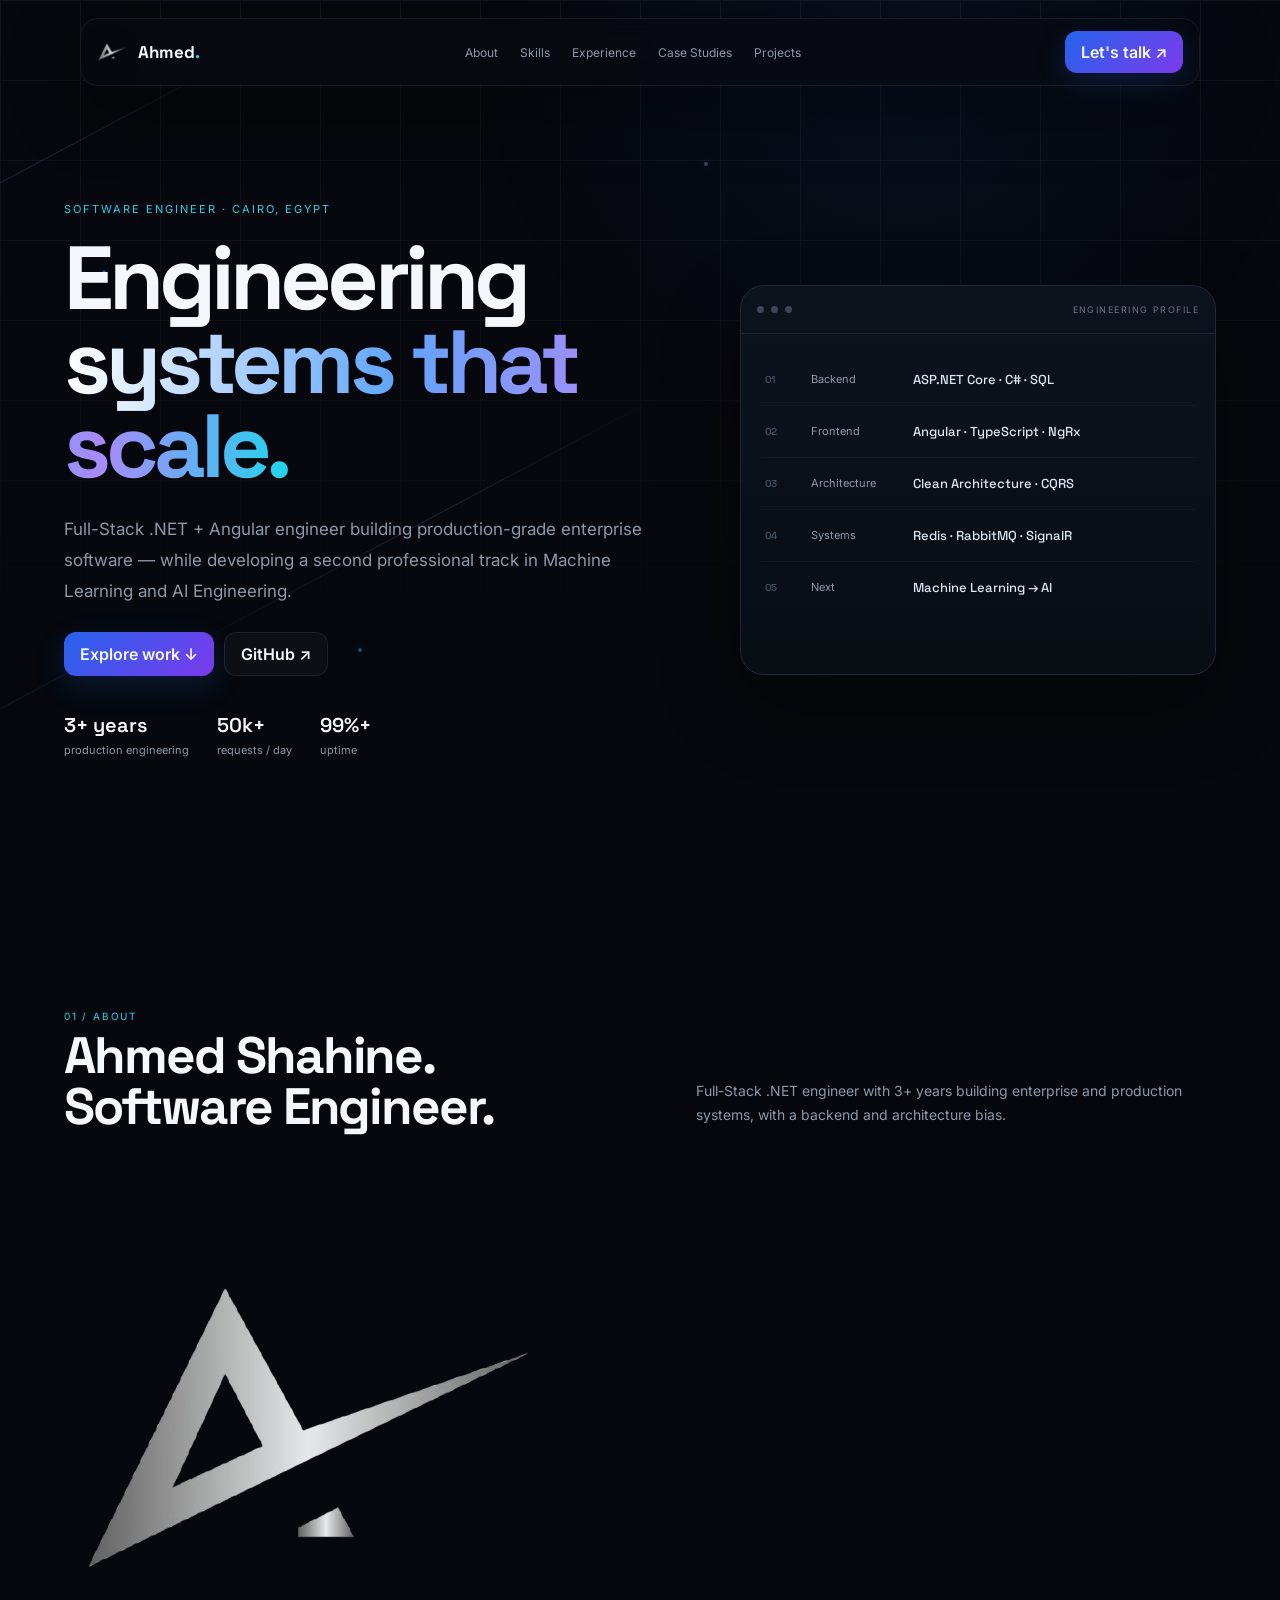
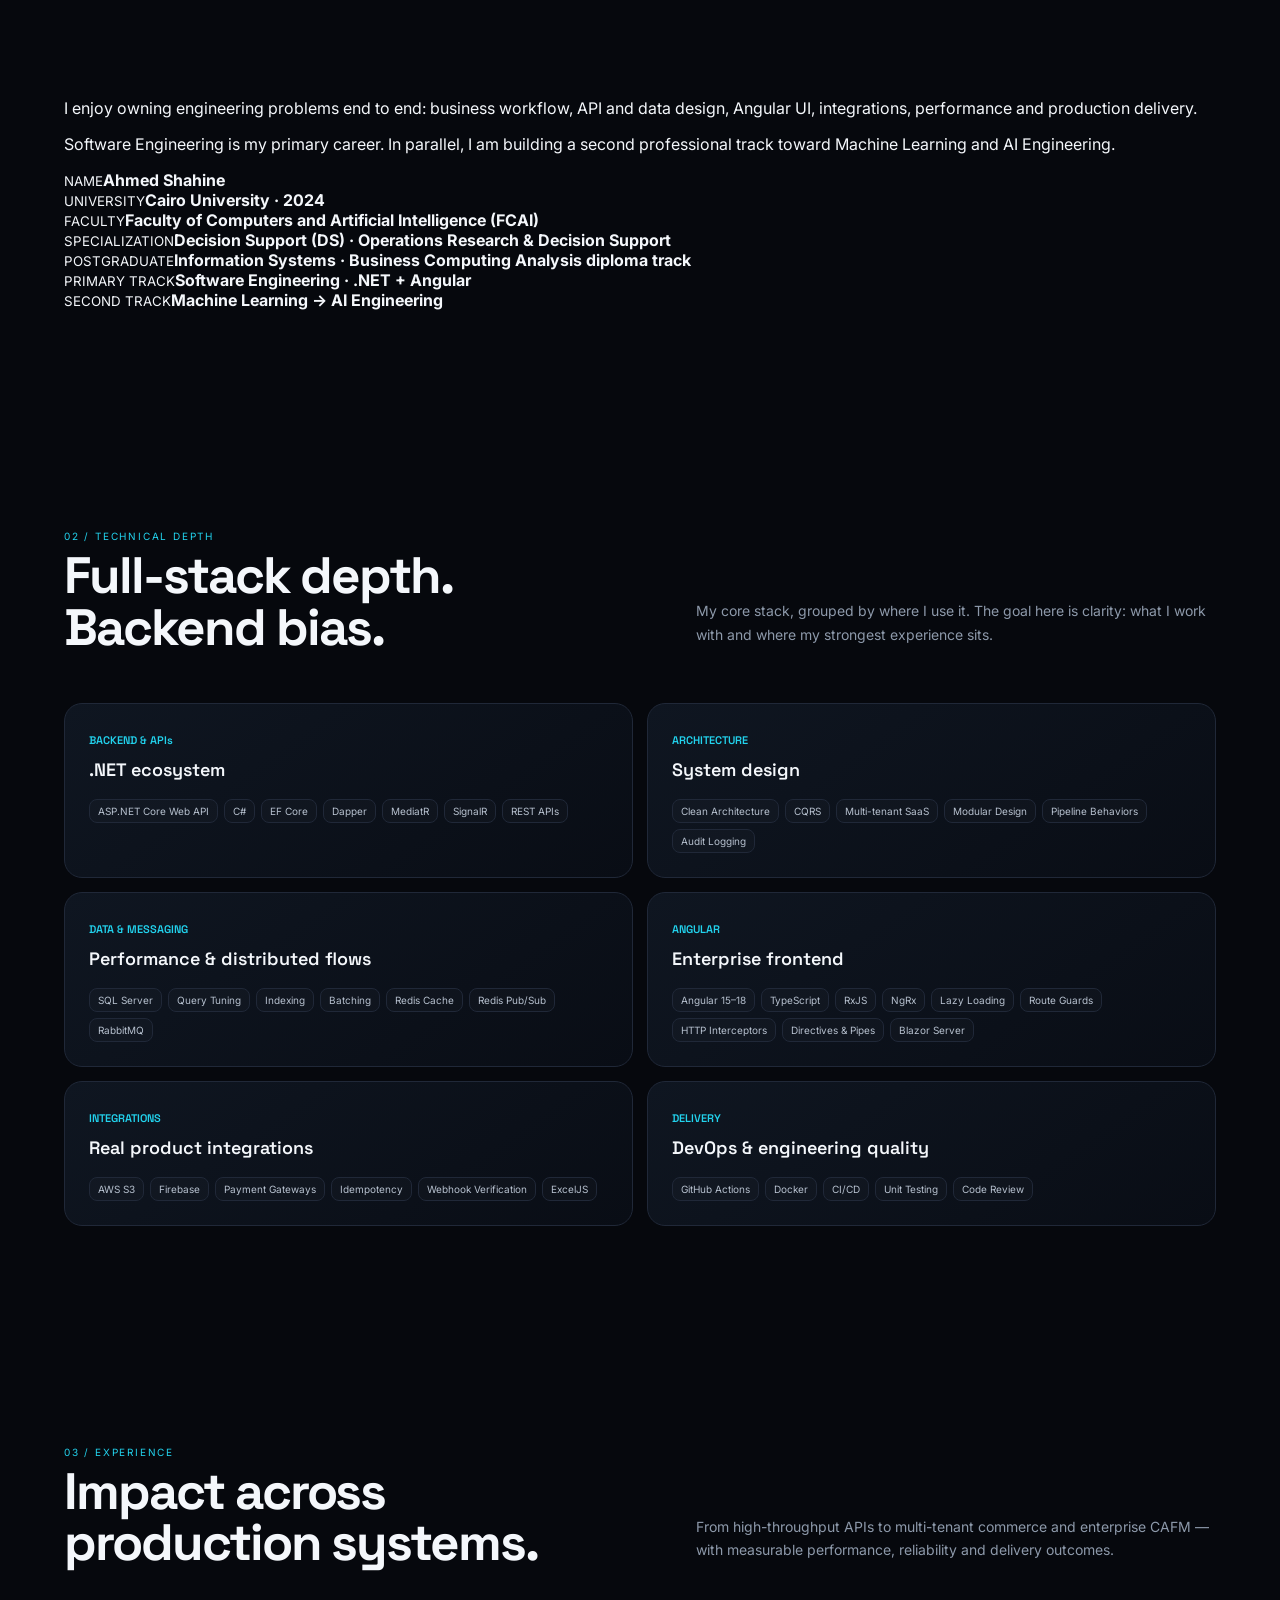
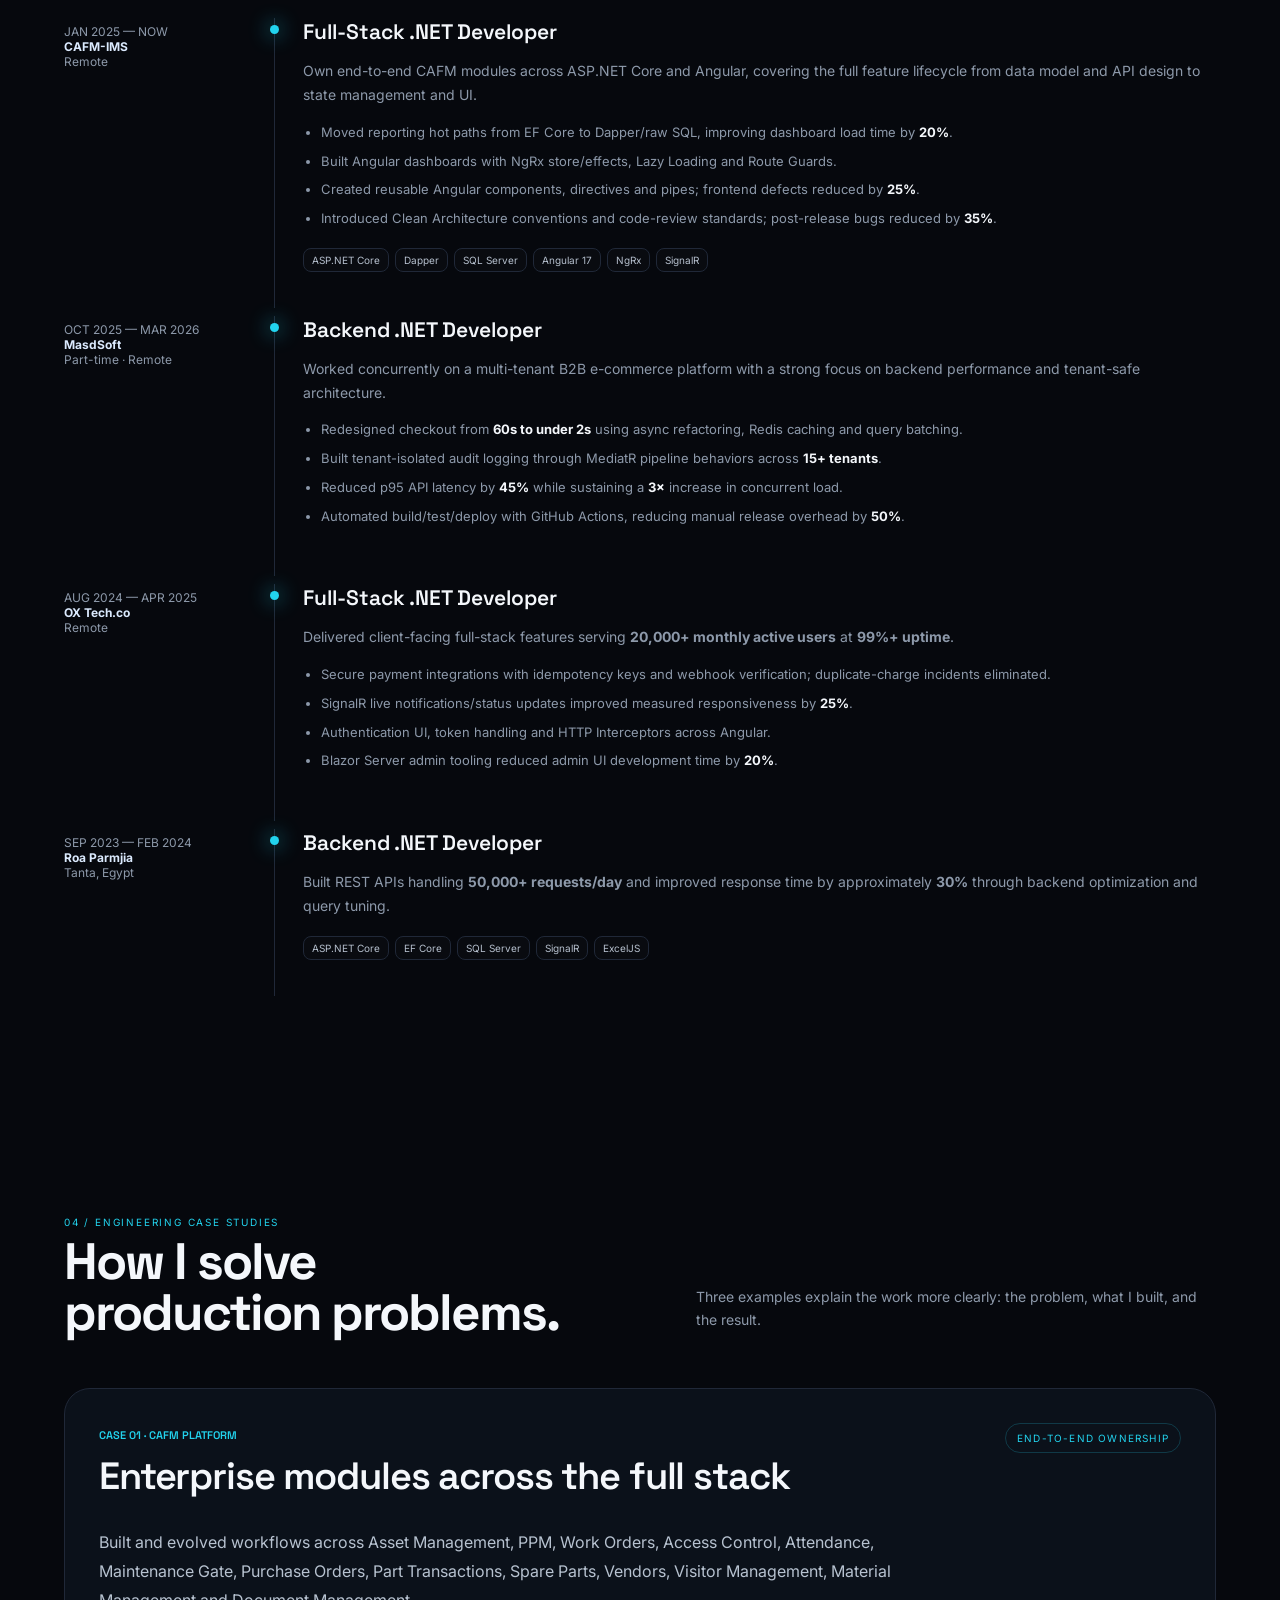
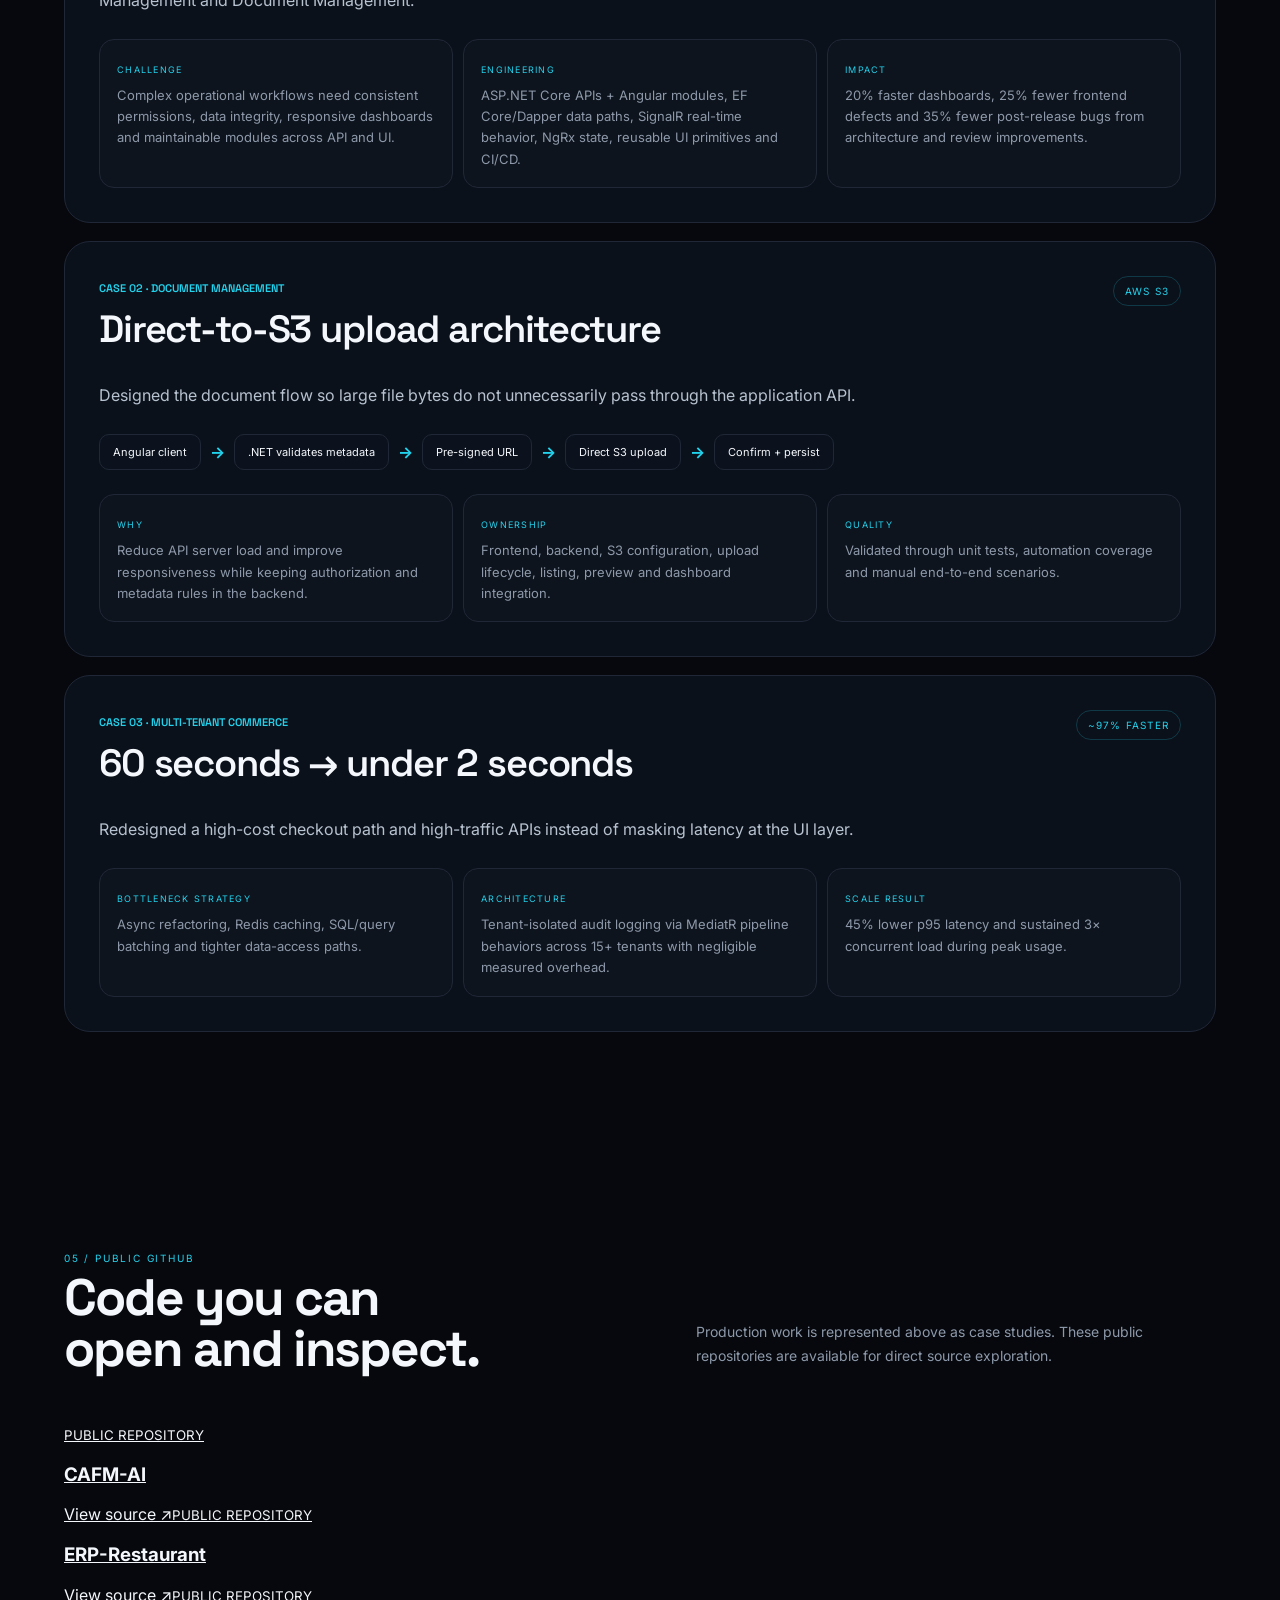
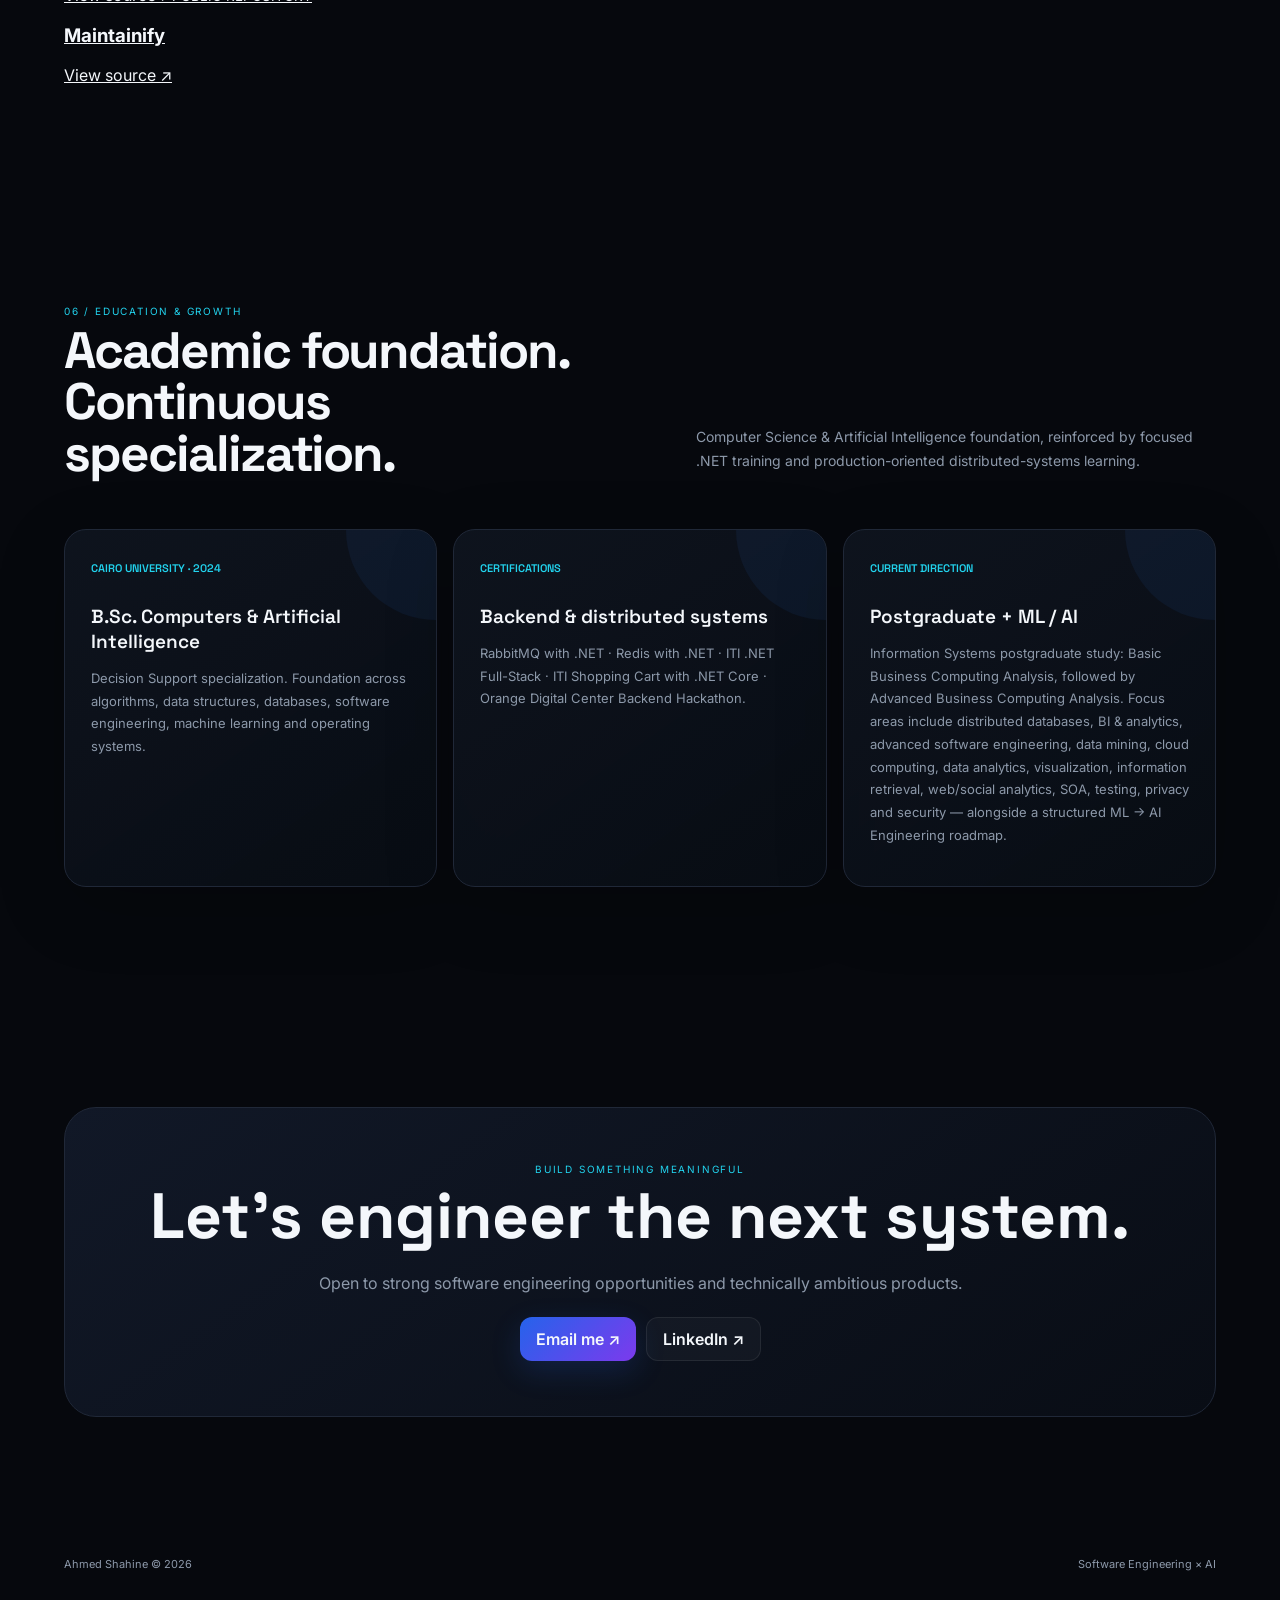
==== commit 260a3a65: "feat: simplify portfolio and complete personal profile" ====
--- a/index.html
+++ b/index.html
@@ -2,15 +2,14 @@
 <nav class="nav"><a class="brand" href="#"><img src="logo.png" alt="Ahmed Shahine logo"><span>Ahmed<i>.</i></span></a><div class="navlinks"><a href="#about">About</a><a href="#skills">Skills</a><a href="#experience">Experience</a><a href="#case-studies">Case Studies</a><a href="#projects">Projects</a></div><a class="nav-cta" href="mailto:ahmed.shahine.h@gmail.com">Let's talk ↗</a></nav>
 <div class="ambient" aria-hidden="true"><i class="beam b1"></i><i class="beam b2"></i><i class="beam b3"></i><span class="particle p1"></span><span class="particle p2"></span><span class="particle p3"></span><span class="particle p4"></span><span class="particle p5"></span></div><header class="hero"><div class="wrap hero-grid"><div><div class="eyebrow">Software Engineer · Cairo, Egypt</div><h1>Engineering<br><span class="gradient">systems that scale.</span></h1><p>Full-Stack .NET + Angular engineer building production-grade enterprise software — while developing a second professional track in Machine Learning and AI Engineering.</p><div class="actions"><a class="btn primary" href="#projects">Explore work ↓</a><a class="btn ghost" href="https://github.com/AhmedShahine1" target="_blank">GitHub ↗</a></div><div class="proof"><div><b>3+ years</b><span>production engineering</span></div><div><b>50k+</b><span>requests / day</span></div><div><b>99%+</b><span>uptime</span></div></div></div><div class="hero-panel"><div class="terminal-head"><span></span><span></span><span></span><small>ENGINEERING PROFILE</small></div><div class="terminal-body"><div class="terminal-line"><em>01</em><span>Backend</span><b>ASP.NET Core · C# · SQL</b></div><div class="terminal-line"><em>02</em><span>Frontend</span><b>Angular · TypeScript · NgRx</b></div><div class="terminal-line"><em>03</em><span>Architecture</span><b>Clean Architecture · CQRS</b></div><div class="terminal-line"><em>04</em><span>Systems</span><b>Redis · RabbitMQ · SignalR</b></div><div class="terminal-line"><em>05</em><span>Next</span><b>Machine Learning → AI</b></div></div></div></div></header>
 <main>
-<section id="about" class="reveal"><div class="wrap"><div class="section-head"><div><div class="kicker">01 / Engineering profile</div><h2>Production-first.<br>Always learning.</h2></div><p>I build enterprise web systems end to end: APIs, databases, Angular applications, integrations and production performance. Below is the stack I use and the results I have delivered.</p></div><div class="cards"><article class="card tilt"><span class="num">BACKEND</span><h3>Modern .NET</h3><p>ASP.NET Core, C#, EF Core, Dapper, CQRS, Clean Architecture, modular systems, APIs and performance.</p><div class="tags"><span class="tag">.NET</span><span class="tag">SQL Server</span><span class="tag">Redis</span><span class="tag">RabbitMQ</span></div></article><article class="card tilt"><span class="num">FRONTEND</span><h3>Angular systems</h3><p>Enterprise Angular experiences with TypeScript, RxJS, maintainable components and end-to-end ownership.</p><div class="tags"><span class="tag">Angular</span><span class="tag">TypeScript</span><span class="tag">RxJS</span></div></article><article class="card tilt"><span class="num">PLATFORM</span><h3>Cloud & delivery</h3><p>AWS S3 integrations, background jobs, real-time communication, CI/CD and production observability.</p><div class="tags"><span class="tag">AWS</span><span class="tag">SignalR</span><span class="tag">Hangfire</span><span class="tag">GitHub Actions</span></div></article></div></div></section><section id="personal" class="reveal"><div class="wrap"><div class="personal-grid"><div><div class="kicker">Beyond the stack</div><h2 class="personal-title">Engineer by work.<br>Builder by mindset.</h2><p class="personal-copy">I’m Ahmed Shahine, a Cairo University graduate in Computers & Artificial Intelligence, specialized in Decision Support. I enjoy understanding how systems work, improving them, and turning ideas into products — not just completing tickets.</p><p class="personal-copy">My main career is Software Engineering with .NET and Angular. In parallel, I’m building a second professional path toward Machine Learning and AI Engineering through postgraduate study and structured self-development.</p></div><div class="personal-facts"><div><small>EDUCATION</small><b>Cairo University · 2024</b><span>Computers & AI · Decision Support</span></div><div><small>WORK STYLE</small><b>End-to-end ownership</b><span>Backend · Frontend · Data · Integrations</span></div><div><small>INTERESTS</small><b>Systems, products & AI</b><span>Architecture · Performance · ML/AI</span></div><div><small>LONG-TERM</small><b>Build meaningful technology</b><span>Engineering depth + product thinking</span></div></div></div></div></section>
-<section id="skills" class="reveal"><div class="wrap"><div class="section-head"><div><div class="kicker">02 / Technical depth</div><h2>Full-stack depth.<br>Backend bias.</h2></div><p>My core stack, grouped by where I use it. The goal here is clarity: what I work with and where my strongest experience sits.</p></div>
+<section id="about" class="reveal"><div class="wrap"><div class="section-head"><div><div class="kicker">01 / About</div><h2>Ahmed Shahine.<br>Software Engineer.</h2></div><p>Full-Stack .NET engineer with 3+ years building enterprise and production systems, with a backend and architecture bias.</p></div><div class="profile"><article class="profile-story"><img src="logo.png" alt="Personal logo"><p>I enjoy owning engineering problems end to end: business workflow, API and data design, Angular UI, integrations, performance and production delivery.</p><p>Software Engineering is my primary career. In parallel, I am building a second professional track toward Machine Learning and AI Engineering.</p></article><div class="profile-facts"><div><small>NAME</small><b>Ahmed Shahine</b></div><div><small>UNIVERSITY</small><b>Cairo University · 2024</b></div><div><small>FACULTY</small><b>Faculty of Computers and Artificial Intelligence (FCAI)</b></div><div><small>SPECIALIZATION</small><b>Decision Support (DS) · Operations Research & Decision Support</b></div><div><small>POSTGRADUATE</small><b>Information Systems · Business Computing Analysis diploma track</b></div><div><small>PRIMARY TRACK</small><b>Software Engineering · .NET + Angular</b></div><div><small>SECOND TRACK</small><b>Machine Learning → AI Engineering</b></div></div></div></div></section><section id="skills" class="reveal"><div class="wrap"><div class="section-head"><div><div class="kicker">02 / Technical depth</div><h2>Full-stack depth.<br>Backend bias.</h2></div><p>My core stack, grouped by where I use it. The goal here is clarity: what I work with and where my strongest experience sits.</p></div>
 <div class="skillmatrix">
 <article class="skillgroup"><span class="num">BACKEND & APIs</span><h3>.NET ecosystem</h3><div class="tags"><span class="tag">ASP.NET Core Web API</span><span class="tag">C#</span><span class="tag">EF Core</span><span class="tag">Dapper</span><span class="tag">MediatR</span><span class="tag">SignalR</span><span class="tag">REST APIs</span></div></article>
 <article class="skillgroup"><span class="num">ARCHITECTURE</span><h3>System design</h3><div class="tags"><span class="tag">Clean Architecture</span><span class="tag">CQRS</span><span class="tag">Multi-tenant SaaS</span><span class="tag">Modular Design</span><span class="tag">Pipeline Behaviors</span><span class="tag">Audit Logging</span></div></article>
 <article class="skillgroup"><span class="num">DATA & MESSAGING</span><h3>Performance & distributed flows</h3><div class="tags"><span class="tag">SQL Server</span><span class="tag">Query Tuning</span><span class="tag">Indexing</span><span class="tag">Batching</span><span class="tag">Redis Cache</span><span class="tag">Redis Pub/Sub</span><span class="tag">RabbitMQ</span></div></article>
 <article class="skillgroup"><span class="num">ANGULAR</span><h3>Enterprise frontend</h3><div class="tags"><span class="tag">Angular 15–18</span><span class="tag">TypeScript</span><span class="tag">RxJS</span><span class="tag">NgRx</span><span class="tag">Lazy Loading</span><span class="tag">Route Guards</span><span class="tag">HTTP Interceptors</span><span class="tag">Directives & Pipes</span><span class="tag">Blazor Server</span></div></article>
-<article class="skillgroup"><span class="num">INTEGRATIONS</span><h3>Real product integrations</h3><div class="tags"><span class="tag">AWS S3</span><span class="tag">Firebase</span><span class="tag">Payment Gateways</span><span class="tag">Idempotency</span><span class="tag">Webhook Verification</span><span class="tag">ExcelJS</span><span class="tag">Hangfire</span></div></article>
-<article class="skillgroup"><span class="num">DELIVERY</span><h3>DevOps & engineering quality</h3><div class="tags"><span class="tag">GitHub Actions</span><span class="tag">Docker</span><span class="tag">CI/CD</span><span class="tag">Unit Testing</span><span class="tag">Code Review</span><span class="tag">Performance Profiling</span></div></article>
+<article class="skillgroup"><span class="num">INTEGRATIONS</span><h3>Real product integrations</h3><div class="tags"><span class="tag">AWS S3</span><span class="tag">Firebase</span><span class="tag">Payment Gateways</span><span class="tag">Idempotency</span><span class="tag">Webhook Verification</span><span class="tag">ExcelJS</span></div></article>
+<article class="skillgroup"><span class="num">DELIVERY</span><h3>DevOps & engineering quality</h3><div class="tags"><span class="tag">GitHub Actions</span><span class="tag">Docker</span><span class="tag">CI/CD</span><span class="tag">Unit Testing</span><span class="tag">Code Review</span></div></article>
 </div></div></section>
 <section id="experience" class="reveal"><div class="wrap"><div class="section-head"><div><div class="kicker">03 / Experience</div><h2>Impact across<br>production systems.</h2></div><p>From high-throughput APIs to multi-tenant commerce and enterprise CAFM — with measurable performance, reliability and delivery outcomes.</p></div>
 <div class="experience-list">
@@ -24,8 +23,7 @@
 <article class="case"><div class="case-top"><div><span class="num">CASE 01 · CAFM PLATFORM</span><h3>Enterprise modules across the full stack</h3></div><span class="case-badge">END-TO-END OWNERSHIP</span></div><p class="case-lead">Built and evolved workflows across Asset Management, PPM, Work Orders, Access Control, Attendance, Maintenance Gate, Purchase Orders, Part Transactions, Spare Parts, Vendors, Visitor Management, Material Management and Document Management.</p><div class="case-grid"><div><small>CHALLENGE</small><p>Complex operational workflows need consistent permissions, data integrity, responsive dashboards and maintainable modules across API and UI.</p></div><div><small>ENGINEERING</small><p>ASP.NET Core APIs + Angular modules, EF Core/Dapper data paths, SignalR real-time behavior, NgRx state, reusable UI primitives and CI/CD.</p></div><div><small>IMPACT</small><p>20% faster dashboards, 25% fewer frontend defects and 35% fewer post-release bugs from architecture and review improvements.</p></div></div></article>
 <article class="case"><div class="case-top"><div><span class="num">CASE 02 · DOCUMENT MANAGEMENT</span><h3>Direct-to-S3 upload architecture</h3></div><span class="case-badge">AWS S3</span></div><p class="case-lead">Designed the document flow so large file bytes do not unnecessarily pass through the application API.</p><div class="flow"><span>Angular client</span><b>→</b><span>.NET validates metadata</span><b>→</b><span>Pre-signed URL</span><b>→</b><span>Direct S3 upload</span><b>→</b><span>Confirm + persist</span></div><div class="case-grid"><div><small>WHY</small><p>Reduce API server load and improve responsiveness while keeping authorization and metadata rules in the backend.</p></div><div><small>OWNERSHIP</small><p>Frontend, backend, S3 configuration, upload lifecycle, listing, preview and dashboard integration.</p></div><div><small>QUALITY</small><p>Validated through unit tests, automation coverage and manual end-to-end scenarios.</p></div></div></article>
 <article class="case"><div class="case-top"><div><span class="num">CASE 03 · MULTI-TENANT COMMERCE</span><h3>60 seconds → under 2 seconds</h3></div><span class="case-badge">~97% FASTER</span></div><p class="case-lead">Redesigned a high-cost checkout path and high-traffic APIs instead of masking latency at the UI layer.</p><div class="case-grid"><div><small>BOTTLENECK STRATEGY</small><p>Async refactoring, Redis caching, SQL/query batching and tighter data-access paths.</p></div><div><small>ARCHITECTURE</small><p>Tenant-isolated audit logging via MediatR pipeline behaviors across 15+ tenants with negligible measured overhead.</p></div><div><small>SCALE RESULT</small><p>45% lower p95 latency and sustained 3× concurrent load during peak usage.</p></div></div></article>
-</div></div></section><section id="projects" class="reveal"><div class="wrap"><div class="section-head"><div><div class="kicker">05 / Selected work</div><h2>Systems, not demos.</h2></div><p>Examples of engineering work focused on throughput, maintainability and real operational value.</p></div><div class="cards"><article class="card project tilt"><div><span class="num">01 · PRODUCTION</span><h3>Document Management Platform</h3><p>Built frontend, backend and AWS S3 flow. Direct browser-to-S3 uploads via pre-signed URLs reduced API server load while preserving metadata validation and document lifecycle control.</p></div><div class="tags"><span class="tag">ASP.NET Core</span><span class="tag">Angular</span><span class="tag">AWS S3</span></div></article><article class="card project tilt"><div><span class="num">02 · PERFORMANCE</span><h3>Enterprise Workflow Optimization</h3><p>Performance work across backend and database paths, including a workflow reduced from roughly 60 seconds to under 2 seconds and p95 latency improvements.</p></div><div class="tags"><span class="tag">SQL Server</span><span class="tag">Dapper</span><span class="tag">Profiling</span></div></article><article class="card project tilt"><div><span class="num">03 · AI JOURNEY</span><h3>ML / AI Engineering Lab</h3><p>Growing portfolio around Python, data, machine learning and production AI patterns — designed to connect ML services with real software systems.</p></div><a href="https://github.com/AhmedShahine1" target="_blank">GitHub <span class="arrow">↗</span></a></article></div></div></section><section id="architecture" class="reveal"><div class="wrap"><div class="section-head"><div><div class="kicker">Engineering map</div><h2>From browser<br>to infrastructure.</h2></div><p>I’m most effective where product workflows cross multiple layers — UI, APIs, persistence, messaging, caching, real-time updates and cloud integrations.</p></div><div class="arch"><div class="arch-node"><small>CLIENT</small><b>Angular</b><span>NgRx · RxJS · Guards · Interceptors</span></div><i>→</i><div class="arch-node"><small>APPLICATION</small><b>ASP.NET Core</b><span>CQRS · MediatR · Clean Architecture</span></div><i>→</i><div class="arch-node"><small>DATA</small><b>SQL Server</b><span>EF Core · Dapper · Indexing · Batching</span></div><i>↔</i><div class="arch-node"><small>DISTRIBUTED</small><b>Redis · RabbitMQ</b><span>Cache · Pub/Sub · Messaging</span></div></div></div></section>
-<section id="journey" class="reveal"><div class="wrap"><div class="section-head"><div><div class="kicker">06 / Continuous development</div><h2>Two tracks.<br>One engineering mindset.</h2></div><p>Software Engineering remains the primary professional track. ML → AI Engineering is being built in parallel, supported by postgraduate study and disciplined practice.</p></div><div class="journey"><article class="card tilt"><span class="num">PRIMARY TRACK</span><h3>Software Engineering</h3><p>.NET · Angular · Architecture · System Design · Distributed Systems · Cloud · Databases · Performance.</p><div class="progress"><i style="width:82%"></i></div></article><article class="card tilt"><span class="num">SECOND TRACK</span><h3>Machine Learning → AI</h3><p>Python → Math & Statistics → Data Analysis → ML → Deep Learning → LLMs → AI Engineering & MLOps.</p><div class="progress"><i style="width:25%"></i></div></article></div></div></section><section id="education" class="reveal"><div class="wrap"><div class="section-head"><div><div class="kicker">07 / Education & growth</div><h2>Academic foundation.<br>Continuous specialization.</h2></div><p>Computer Science & Artificial Intelligence foundation, reinforced by focused .NET training and production-oriented distributed-systems learning.</p></div><div class="cards"><article class="card tilt"><span class="num">CAIRO UNIVERSITY · 2024</span><h3>B.Sc. Computers & Artificial Intelligence</h3><p>Decision Support specialization. Foundation across algorithms, data structures, databases, software engineering, machine learning and operating systems.</p></article><article class="card tilt"><span class="num">CERTIFICATIONS</span><h3>Backend & distributed systems</h3><p>RabbitMQ with .NET · Redis with .NET · ITI .NET Full-Stack · ITI Shopping Cart with .NET Core · Orange Digital Center Backend Hackathon.</p></article><article class="card tilt"><span class="num">CURRENT DIRECTION</span><h3>Postgraduate + ML / AI</h3><p>Information Systems postgraduate study: Basic Business Computing Analysis, followed by Advanced Business Computing Analysis. Focus areas include distributed databases, BI & analytics, advanced software engineering, data mining, cloud computing, data analytics, visualization, information retrieval, web/social analytics, SOA, testing, privacy and security — alongside a structured ML → AI Engineering roadmap.</p></article></div></div></section>
+</div></div></section><section id="projects" class="reveal"><div class="wrap"><div class="section-head"><div><div class="kicker">05 / Public GitHub</div><h2>Code you can<br>open and inspect.</h2></div><p>Production work is represented above as case studies. These public repositories are available for direct source exploration.</p></div><div class="repo-grid"><a class="repo-card" href="https://github.com/AhmedShahine1/CAFM-AI" target="_blank"><small>PUBLIC REPOSITORY</small><h3>CAFM-AI</h3><span>View source ↗</span></a><a class="repo-card" href="https://github.com/AhmedShahine1/ERP-Restaurant" target="_blank"><small>PUBLIC REPOSITORY</small><h3>ERP-Restaurant</h3><span>View source ↗</span></a><a class="repo-card" href="https://github.com/AhmedShahine1/Maintainify" target="_blank"><small>PUBLIC REPOSITORY</small><h3>Maintainify</h3><span>View source ↗</span></a></div></div></section><section id="education" class="reveal"><div class="wrap"><div class="section-head"><div><div class="kicker">06 / Education & growth</div><h2>Academic foundation.<br>Continuous specialization.</h2></div><p>Computer Science & Artificial Intelligence foundation, reinforced by focused .NET training and production-oriented distributed-systems learning.</p></div><div class="cards"><article class="card tilt"><span class="num">CAIRO UNIVERSITY · 2024</span><h3>B.Sc. Computers & Artificial Intelligence</h3><p>Decision Support specialization. Foundation across algorithms, data structures, databases, software engineering, machine learning and operating systems.</p></article><article class="card tilt"><span class="num">CERTIFICATIONS</span><h3>Backend & distributed systems</h3><p>RabbitMQ with .NET · Redis with .NET · ITI .NET Full-Stack · ITI Shopping Cart with .NET Core · Orange Digital Center Backend Hackathon.</p></article><article class="card tilt"><span class="num">CURRENT DIRECTION</span><h3>Postgraduate + ML / AI</h3><p>Information Systems postgraduate study: Basic Business Computing Analysis, followed by Advanced Business Computing Analysis. Focus areas include distributed databases, BI & analytics, advanced software engineering, data mining, cloud computing, data analytics, visualization, information retrieval, web/social analytics, SOA, testing, privacy and security — alongside a structured ML → AI Engineering roadmap.</p></article></div></div></section>
 <section class="reveal"><div class="wrap"><div class="contact"><div class="kicker">Build something meaningful</div><h2>Let’s engineer the next system.</h2><p>Open to strong software engineering opportunities and technically ambitious products.</p><div class="actions" style="justify-content:center;margin-top:24px"><a class="btn primary" href="mailto:ahmed.shahine.h@gmail.com">Email me ↗</a><a class="btn ghost" href="https://linkedin.com/in/ahmed-hani-804120205" target="_blank">LinkedIn ↗</a></div></div></div></section>
 </main><footer class="wrap"><span>Ahmed Shahine © 2026</span><span>Software Engineering × AI</span></footer>
 <div id="private-trigger" aria-hidden="true"></div>
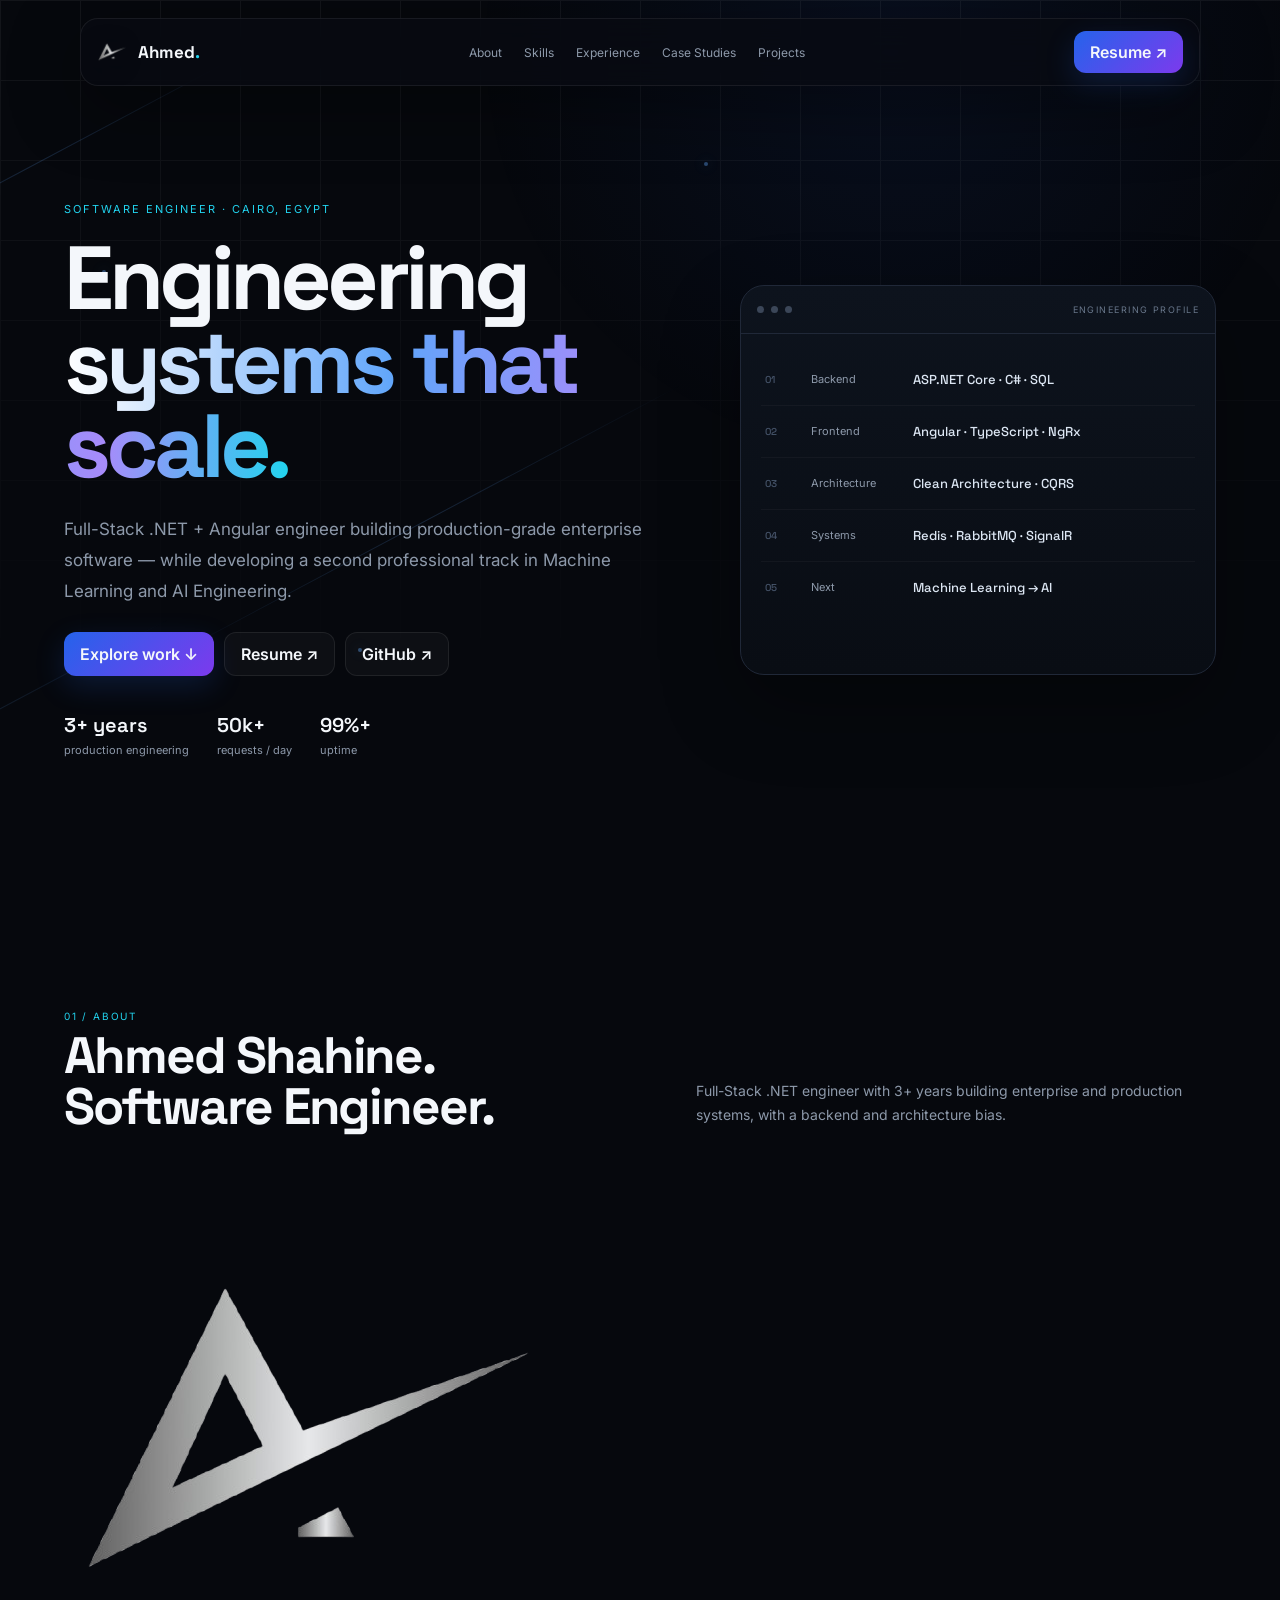
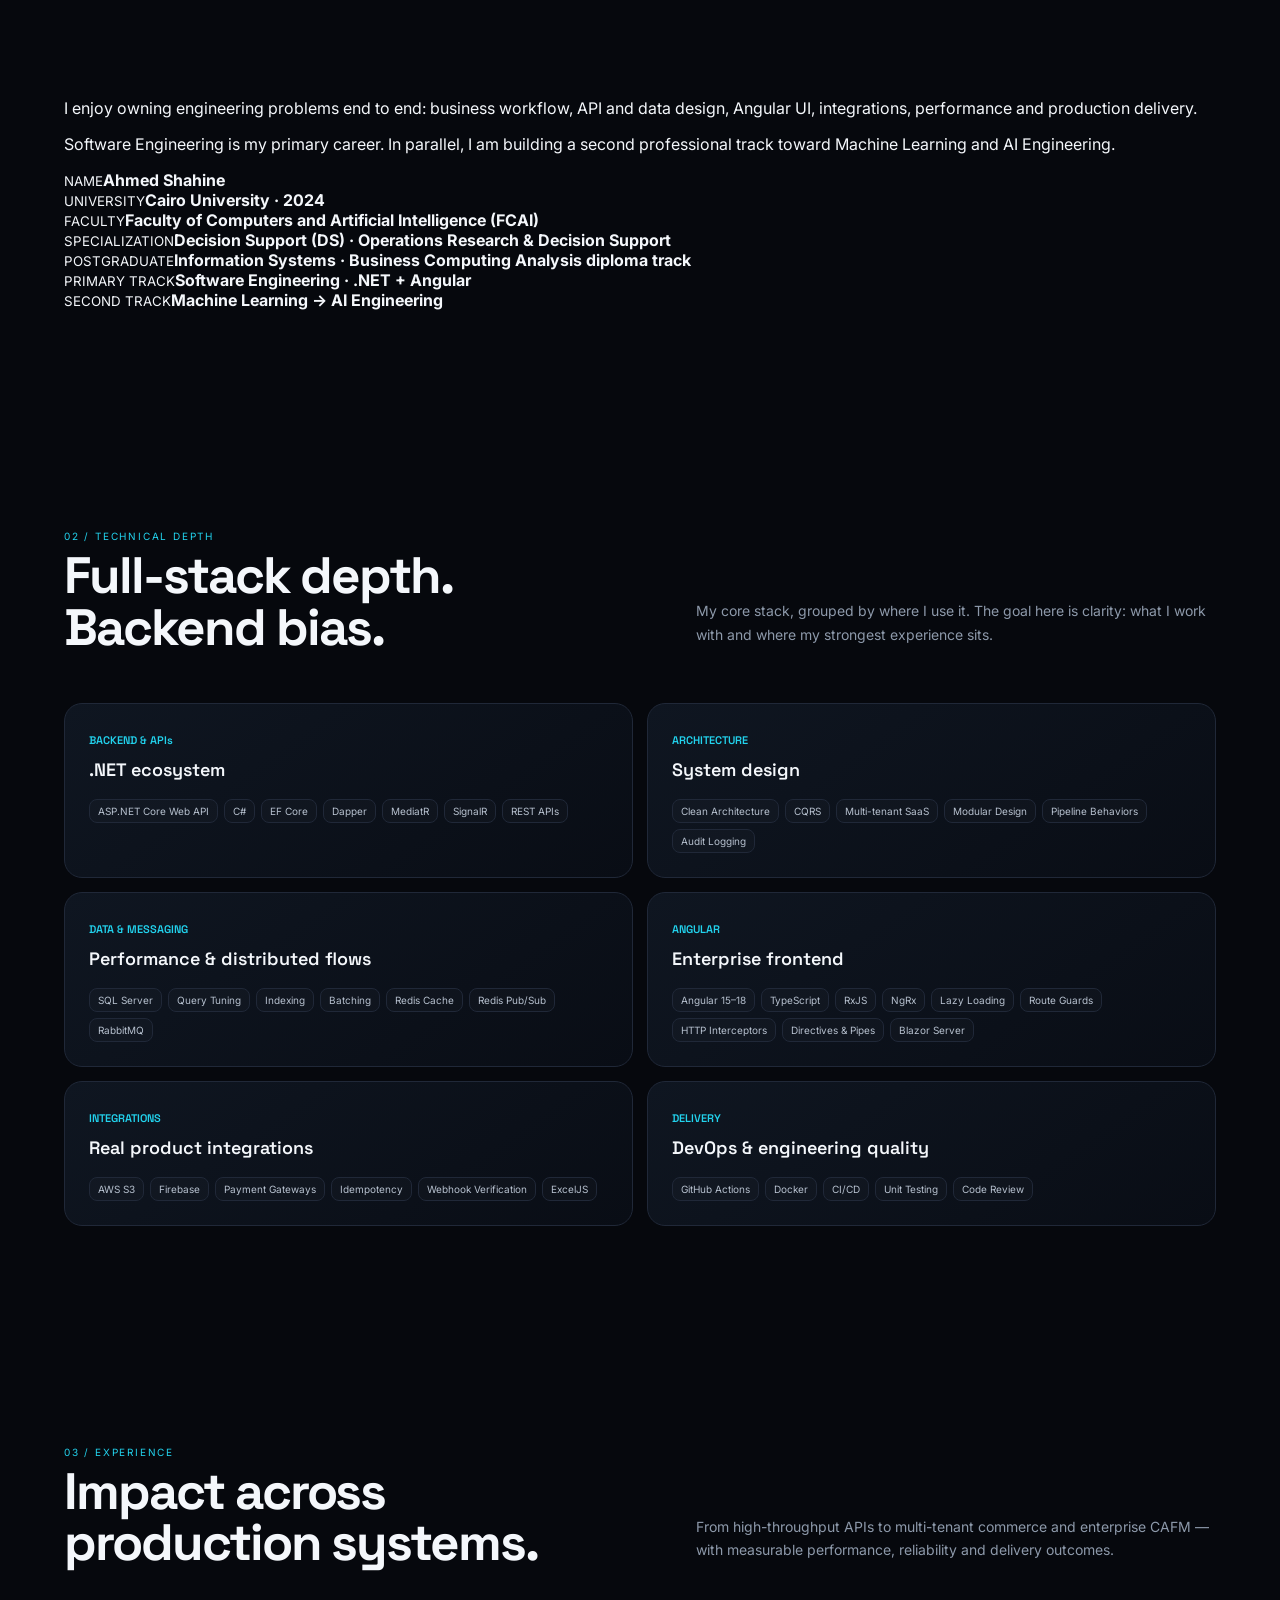
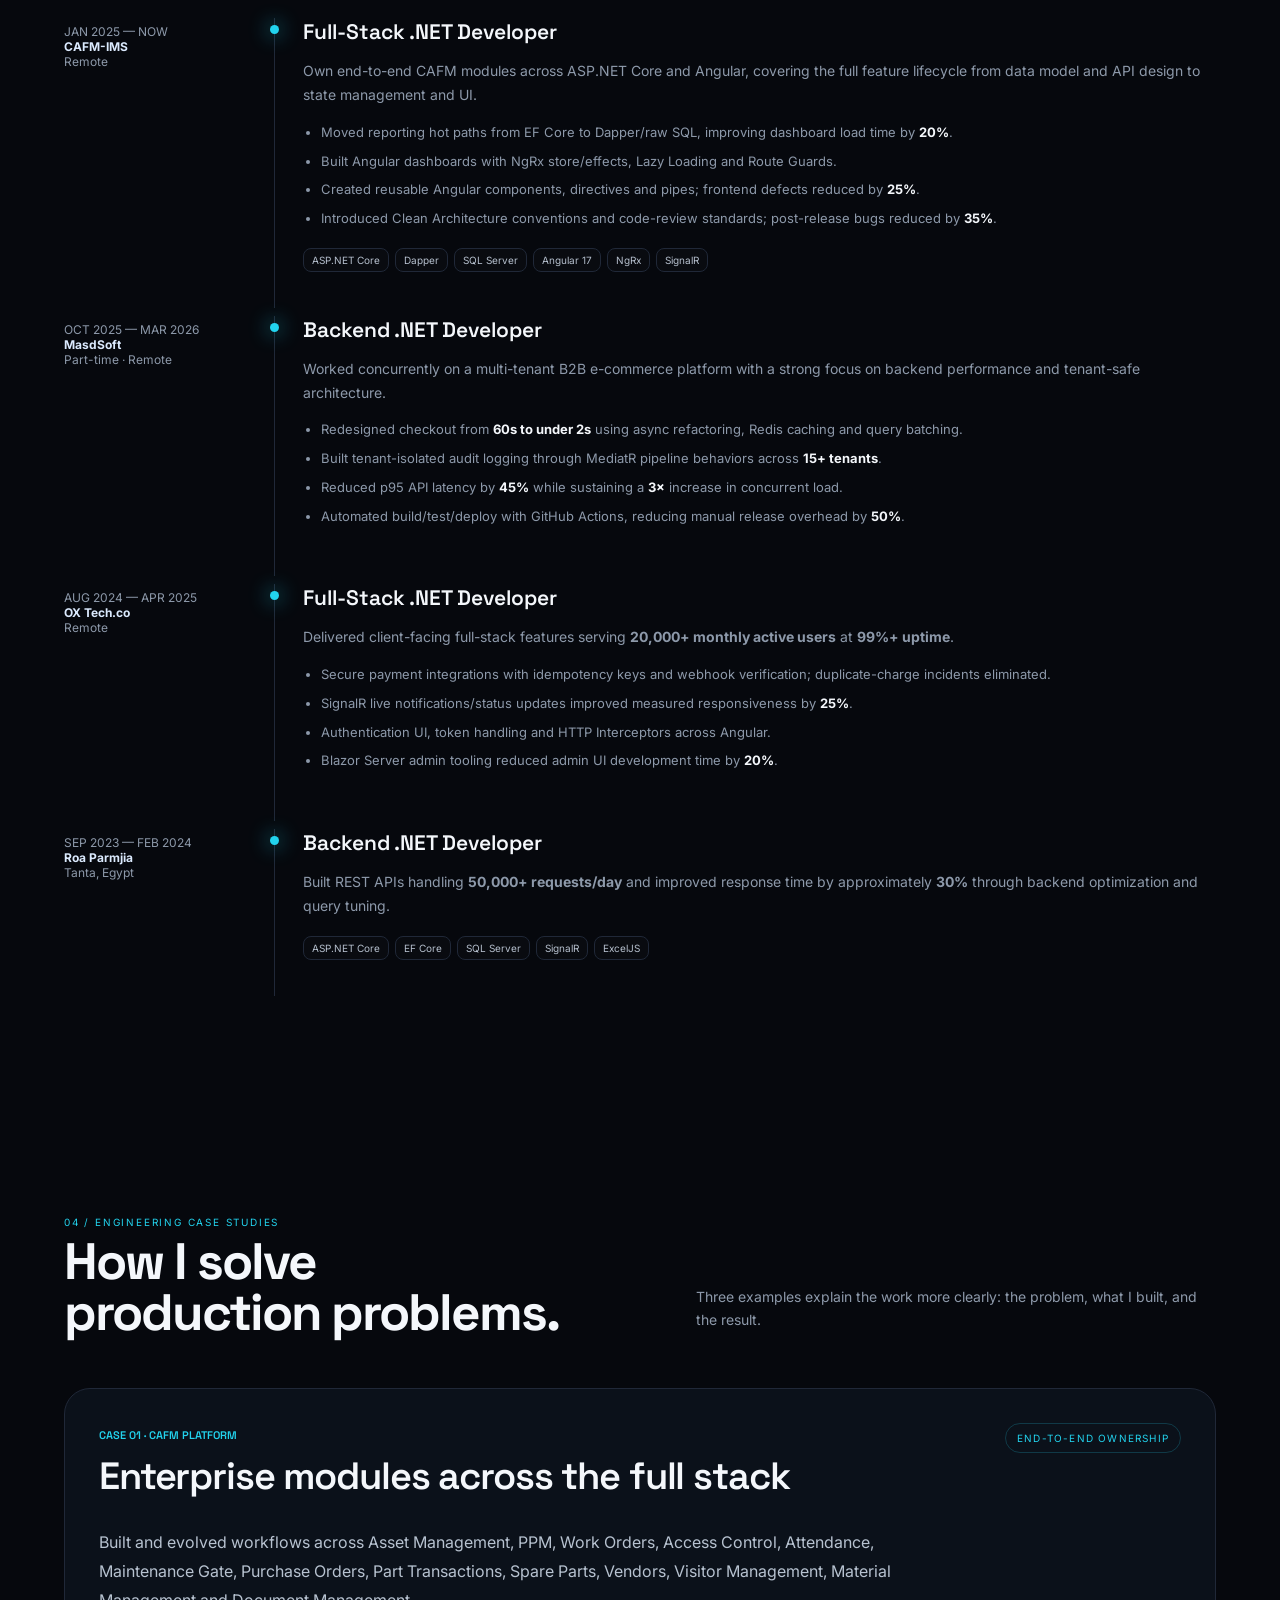
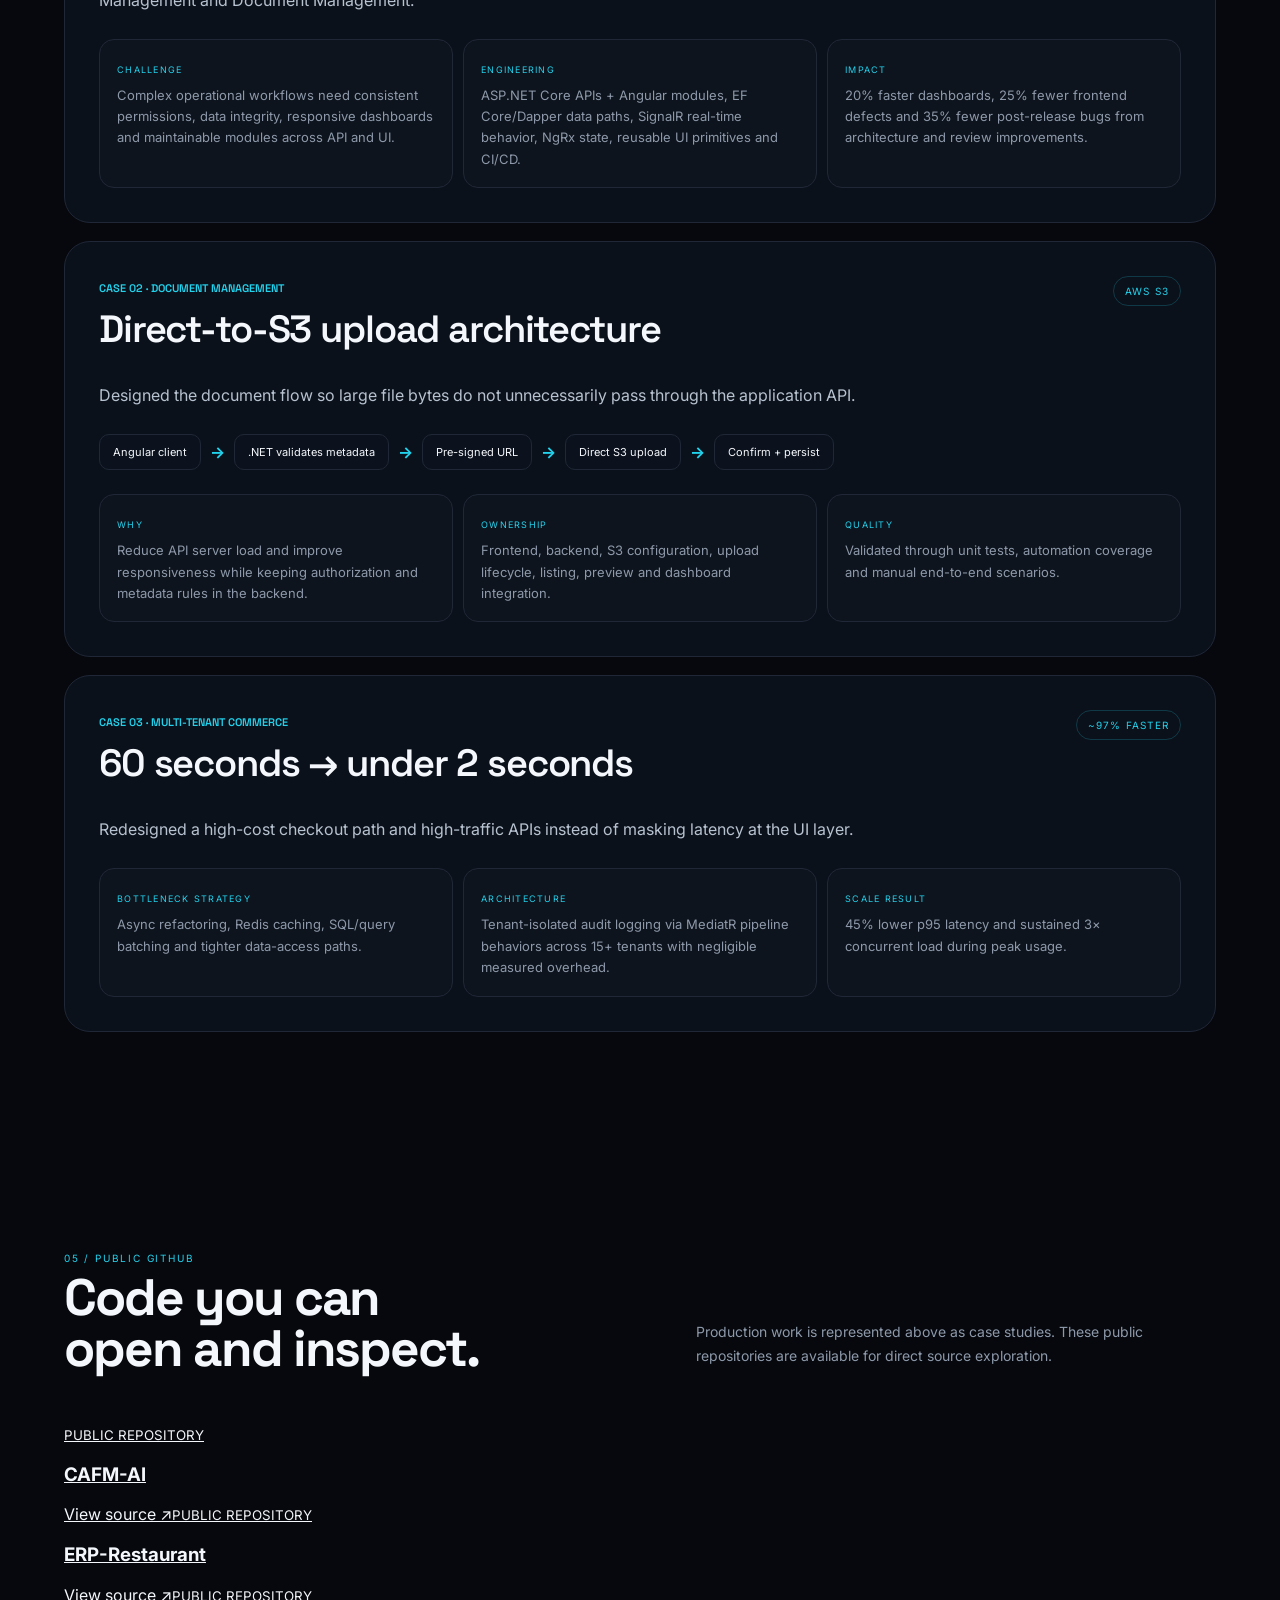
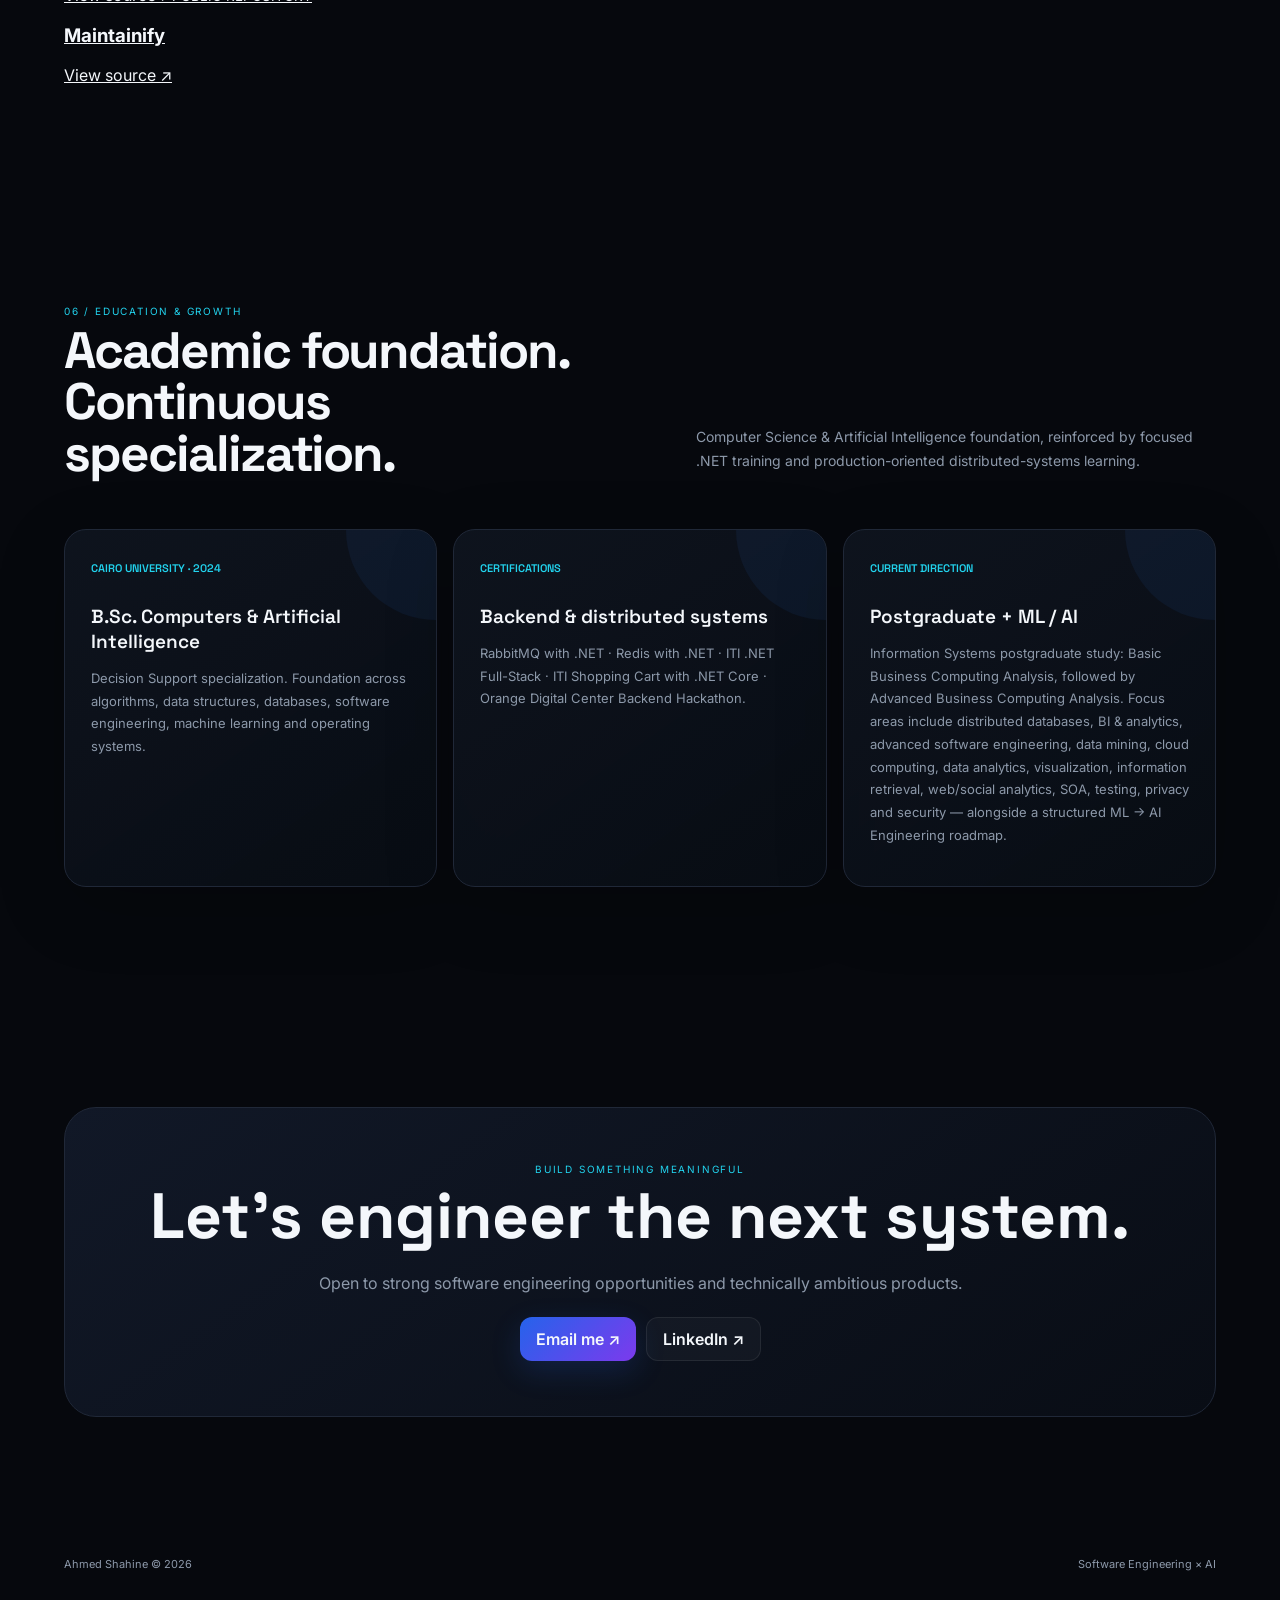
==== commit 21615fdc: "feat: add prominent resume access and improve hero CTA" ====
--- a/index.html
+++ b/index.html
@@ -1,6 +1,6 @@
 <!doctype html><html lang="en"><head><meta charset="utf-8"><meta name="viewport" content="width=device-width,initial-scale=1"><meta name="description" content="Ahmed Shahine — Software Engineer specializing in .NET, Angular and production systems, building a second track in ML and AI Engineering."><title>Ahmed Shahine — Software Engineer</title><link rel="stylesheet" href="styles.css"></head><body>
-<nav class="nav"><a class="brand" href="#"><img src="logo.png" alt="Ahmed Shahine logo"><span>Ahmed<i>.</i></span></a><div class="navlinks"><a href="#about">About</a><a href="#skills">Skills</a><a href="#experience">Experience</a><a href="#case-studies">Case Studies</a><a href="#projects">Projects</a></div><a class="nav-cta" href="mailto:ahmed.shahine.h@gmail.com">Let's talk ↗</a></nav>
-<div class="ambient" aria-hidden="true"><i class="beam b1"></i><i class="beam b2"></i><i class="beam b3"></i><span class="particle p1"></span><span class="particle p2"></span><span class="particle p3"></span><span class="particle p4"></span><span class="particle p5"></span></div><header class="hero"><div class="wrap hero-grid"><div><div class="eyebrow">Software Engineer · Cairo, Egypt</div><h1>Engineering<br><span class="gradient">systems that scale.</span></h1><p>Full-Stack .NET + Angular engineer building production-grade enterprise software — while developing a second professional track in Machine Learning and AI Engineering.</p><div class="actions"><a class="btn primary" href="#projects">Explore work ↓</a><a class="btn ghost" href="https://github.com/AhmedShahine1" target="_blank">GitHub ↗</a></div><div class="proof"><div><b>3+ years</b><span>production engineering</span></div><div><b>50k+</b><span>requests / day</span></div><div><b>99%+</b><span>uptime</span></div></div></div><div class="hero-panel"><div class="terminal-head"><span></span><span></span><span></span><small>ENGINEERING PROFILE</small></div><div class="terminal-body"><div class="terminal-line"><em>01</em><span>Backend</span><b>ASP.NET Core · C# · SQL</b></div><div class="terminal-line"><em>02</em><span>Frontend</span><b>Angular · TypeScript · NgRx</b></div><div class="terminal-line"><em>03</em><span>Architecture</span><b>Clean Architecture · CQRS</b></div><div class="terminal-line"><em>04</em><span>Systems</span><b>Redis · RabbitMQ · SignalR</b></div><div class="terminal-line"><em>05</em><span>Next</span><b>Machine Learning → AI</b></div></div></div></div></header>
+<nav class="nav"><a class="brand" href="#"><img src="logo.png" alt="Ahmed Shahine logo"><span>Ahmed<i>.</i></span></a><div class="navlinks"><a href="#about">About</a><a href="#skills">Skills</a><a href="#experience">Experience</a><a href="#case-studies">Case Studies</a><a href="#projects">Projects</a></div><a class="nav-cta" href="resume.html">Resume ↗</a></nav>
+<div class="ambient" aria-hidden="true"><i class="beam b1"></i><i class="beam b2"></i><i class="beam b3"></i><span class="particle p1"></span><span class="particle p2"></span><span class="particle p3"></span><span class="particle p4"></span><span class="particle p5"></span></div><header class="hero"><div class="wrap hero-grid"><div><div class="eyebrow">Software Engineer · Cairo, Egypt</div><h1>Engineering<br><span class="gradient">systems that scale.</span></h1><p>Full-Stack .NET + Angular engineer building production-grade enterprise software — while developing a second professional track in Machine Learning and AI Engineering.</p><div class="actions"><a class="btn primary" href="#case-studies">Explore work ↓</a><a class="btn ghost" href="resume.html">Resume ↗</a><a class="btn ghost" href="https://github.com/AhmedShahine1" target="_blank">GitHub ↗</a></div><div class="proof"><div><b>3+ years</b><span>production engineering</span></div><div><b>50k+</b><span>requests / day</span></div><div><b>99%+</b><span>uptime</span></div></div></div><div class="hero-panel"><div class="terminal-head"><span></span><span></span><span></span><small>ENGINEERING PROFILE</small></div><div class="terminal-body"><div class="terminal-line"><em>01</em><span>Backend</span><b>ASP.NET Core · C# · SQL</b></div><div class="terminal-line"><em>02</em><span>Frontend</span><b>Angular · TypeScript · NgRx</b></div><div class="terminal-line"><em>03</em><span>Architecture</span><b>Clean Architecture · CQRS</b></div><div class="terminal-line"><em>04</em><span>Systems</span><b>Redis · RabbitMQ · SignalR</b></div><div class="terminal-line"><em>05</em><span>Next</span><b>Machine Learning → AI</b></div></div></div></div></header>
 <main>
 <section id="about" class="reveal"><div class="wrap"><div class="section-head"><div><div class="kicker">01 / About</div><h2>Ahmed Shahine.<br>Software Engineer.</h2></div><p>Full-Stack .NET engineer with 3+ years building enterprise and production systems, with a backend and architecture bias.</p></div><div class="profile"><article class="profile-story"><img src="logo.png" alt="Personal logo"><p>I enjoy owning engineering problems end to end: business workflow, API and data design, Angular UI, integrations, performance and production delivery.</p><p>Software Engineering is my primary career. In parallel, I am building a second professional track toward Machine Learning and AI Engineering.</p></article><div class="profile-facts"><div><small>NAME</small><b>Ahmed Shahine</b></div><div><small>UNIVERSITY</small><b>Cairo University · 2024</b></div><div><small>FACULTY</small><b>Faculty of Computers and Artificial Intelligence (FCAI)</b></div><div><small>SPECIALIZATION</small><b>Decision Support (DS) · Operations Research & Decision Support</b></div><div><small>POSTGRADUATE</small><b>Information Systems · Business Computing Analysis diploma track</b></div><div><small>PRIMARY TRACK</small><b>Software Engineering · .NET + Angular</b></div><div><small>SECOND TRACK</small><b>Machine Learning → AI Engineering</b></div></div></div></div></section><section id="skills" class="reveal"><div class="wrap"><div class="section-head"><div><div class="kicker">02 / Technical depth</div><h2>Full-stack depth.<br>Backend bias.</h2></div><p>My core stack, grouped by where I use it. The goal here is clarity: what I work with and where my strongest experience sits.</p></div>
 <div class="skillmatrix">
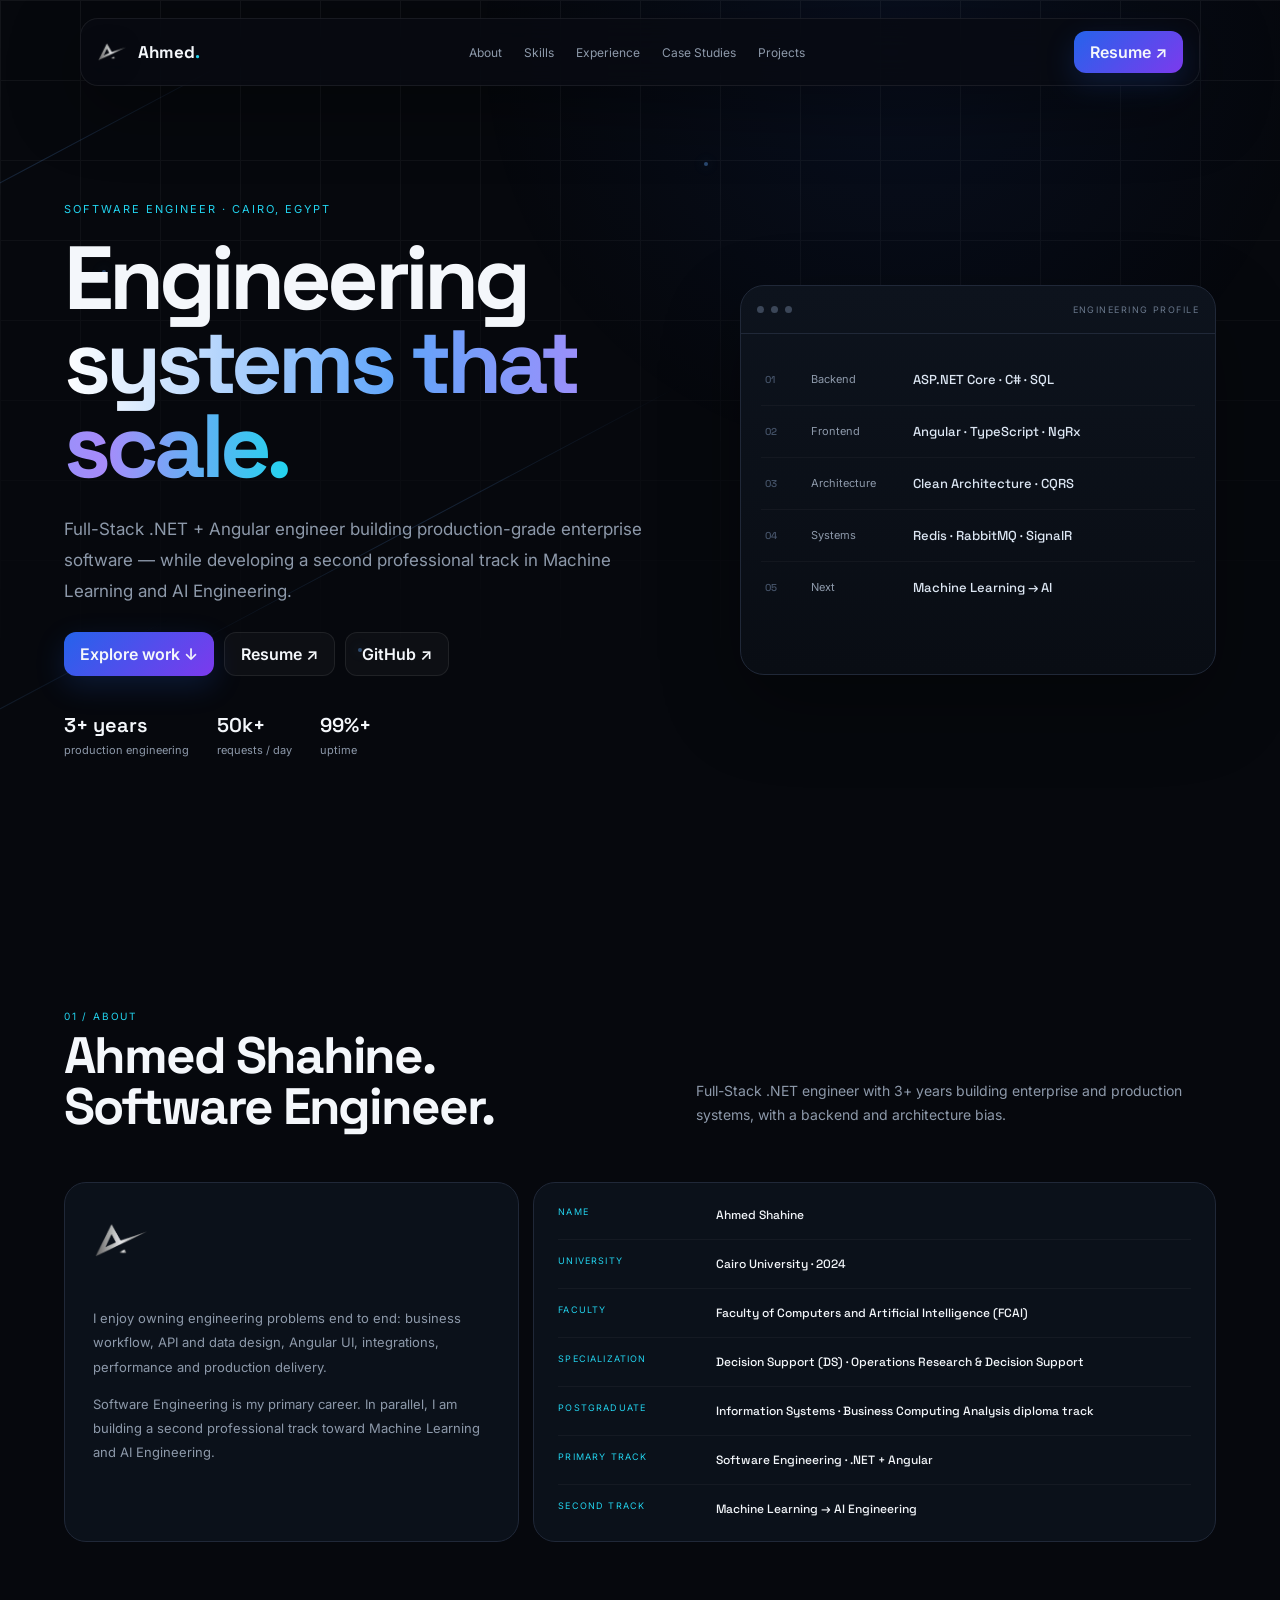
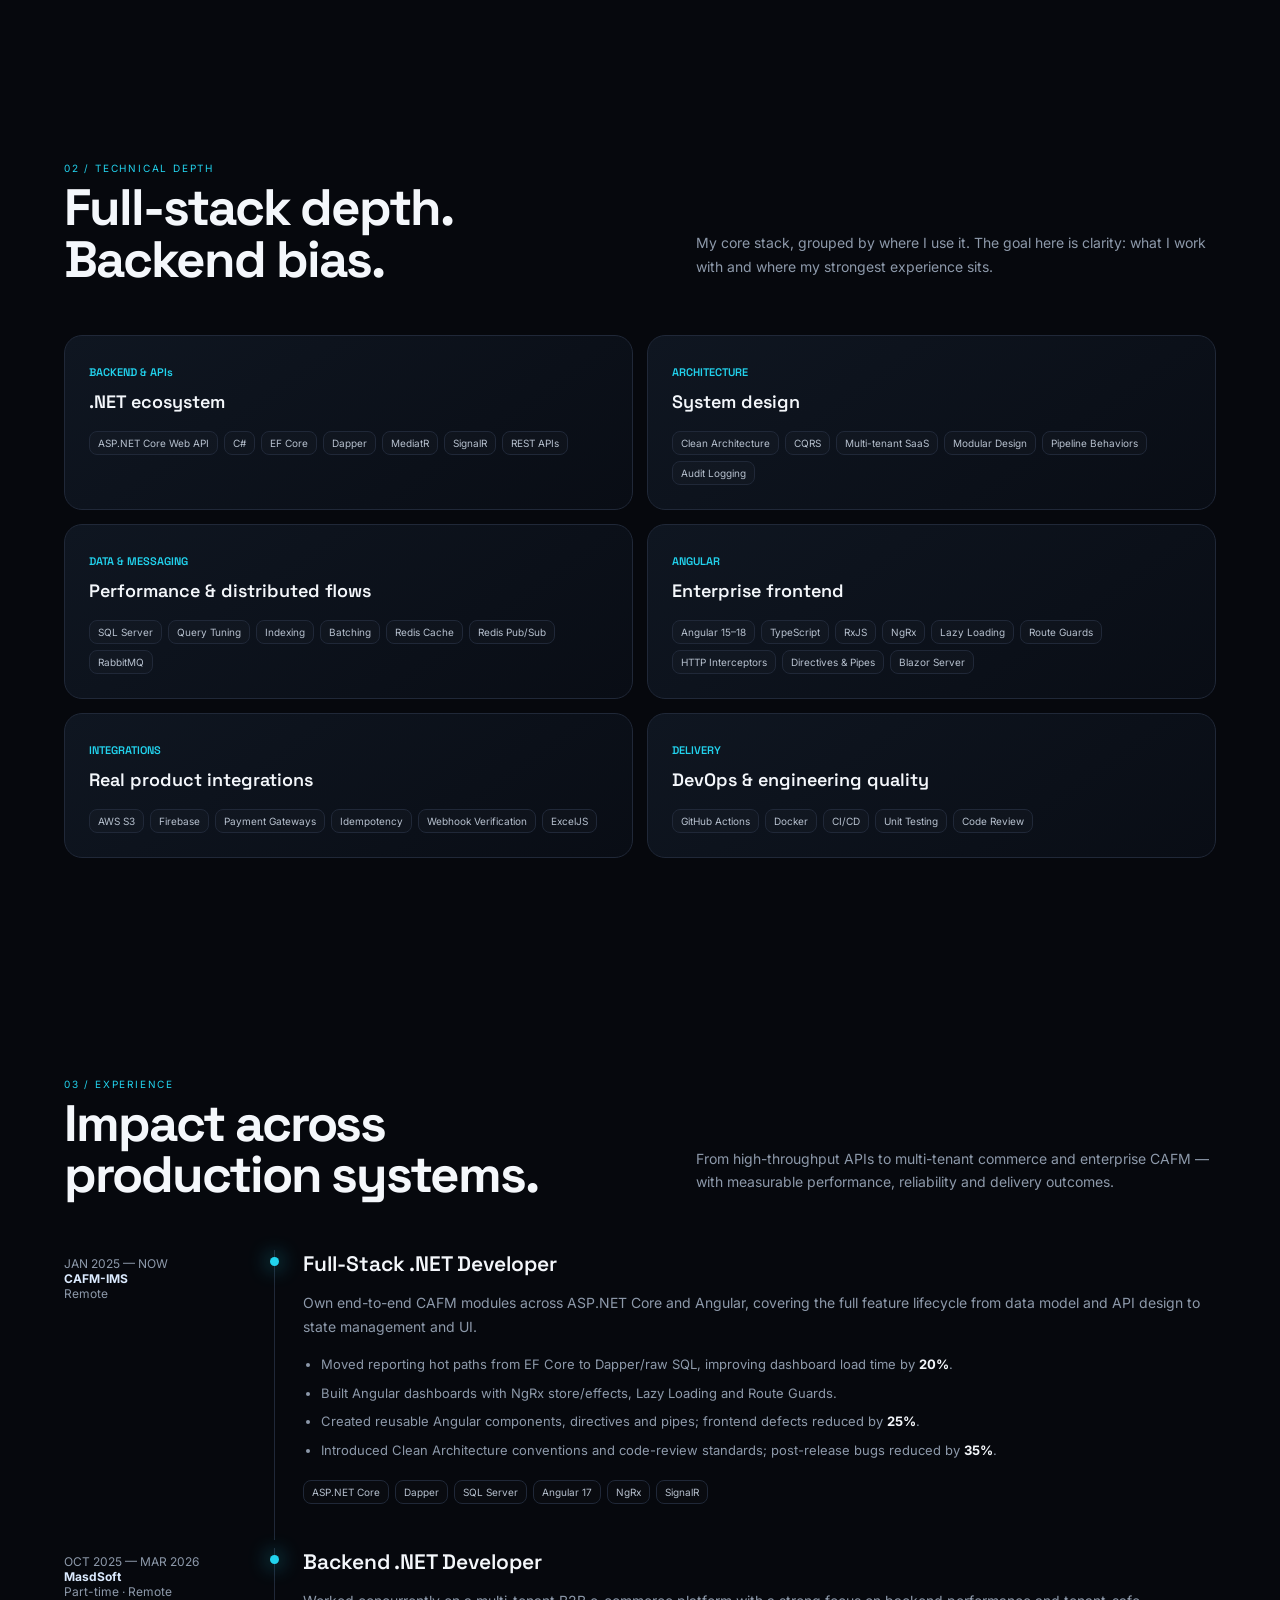
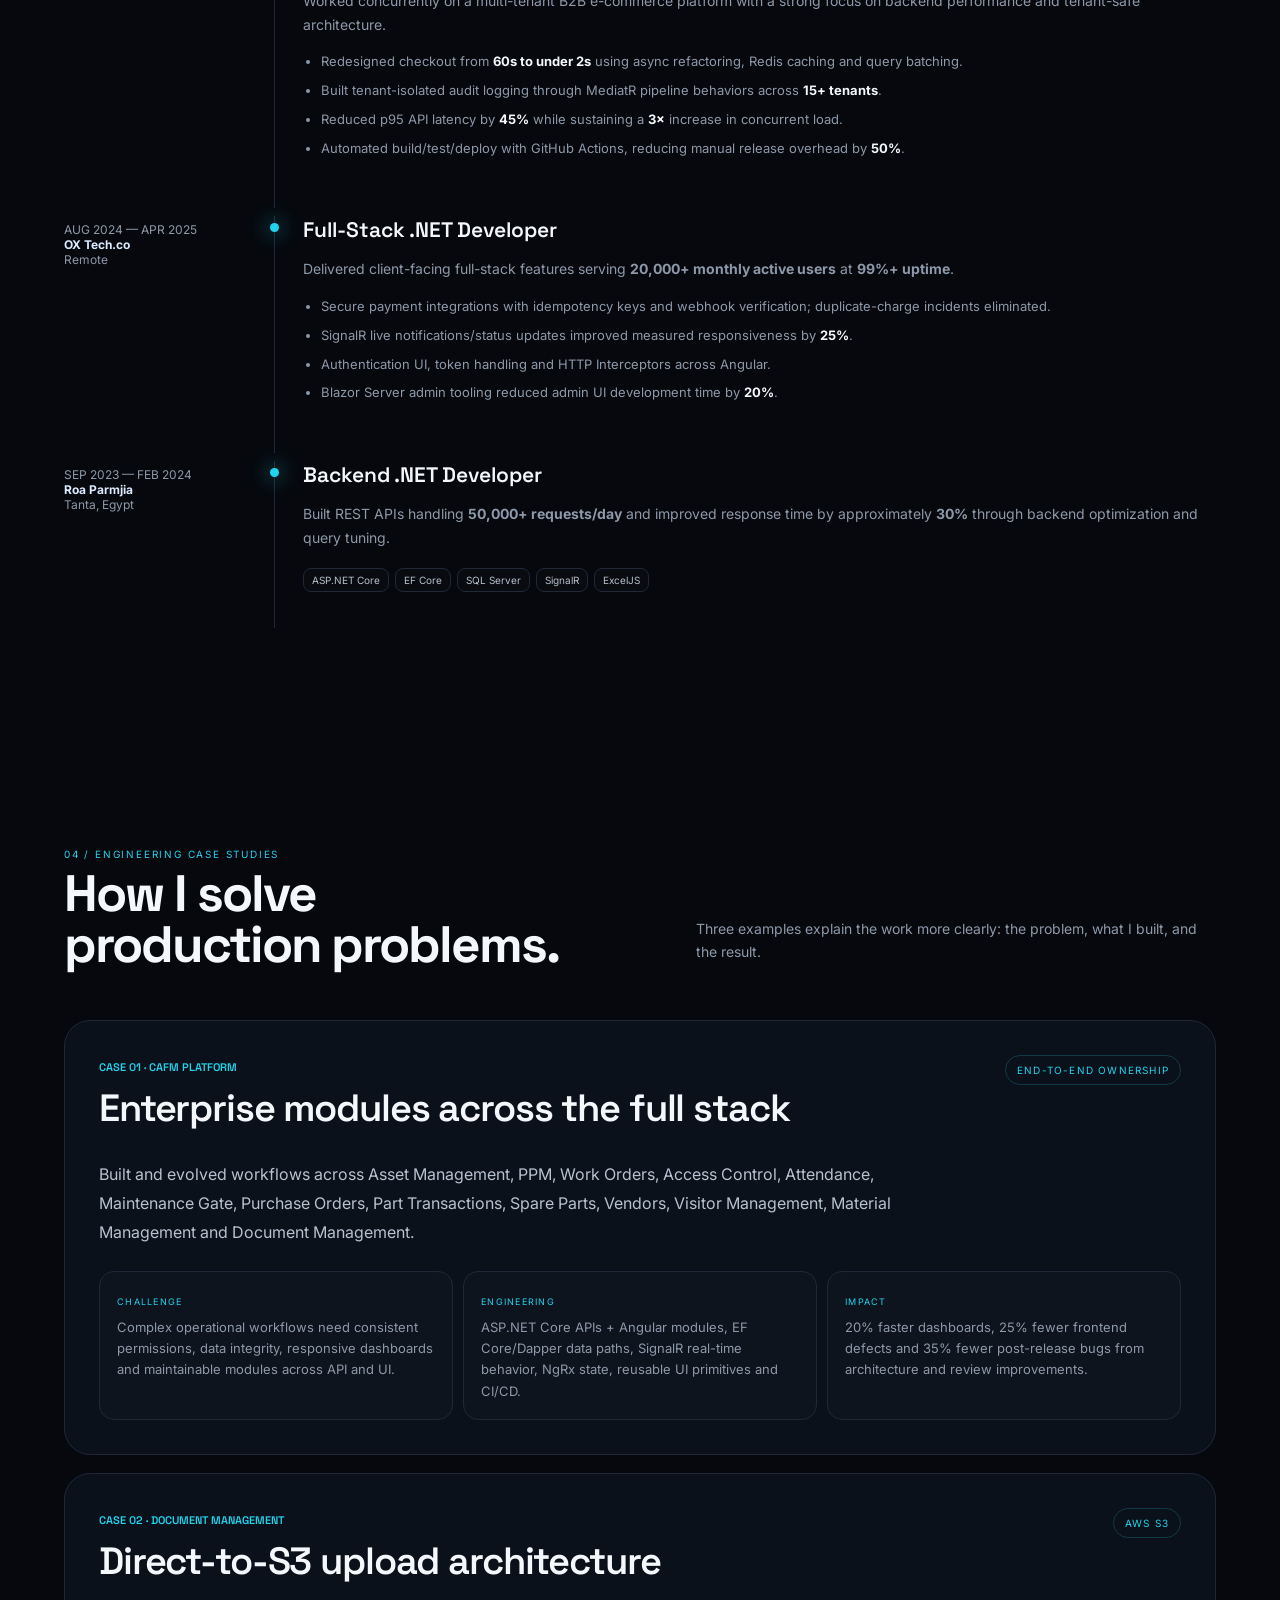
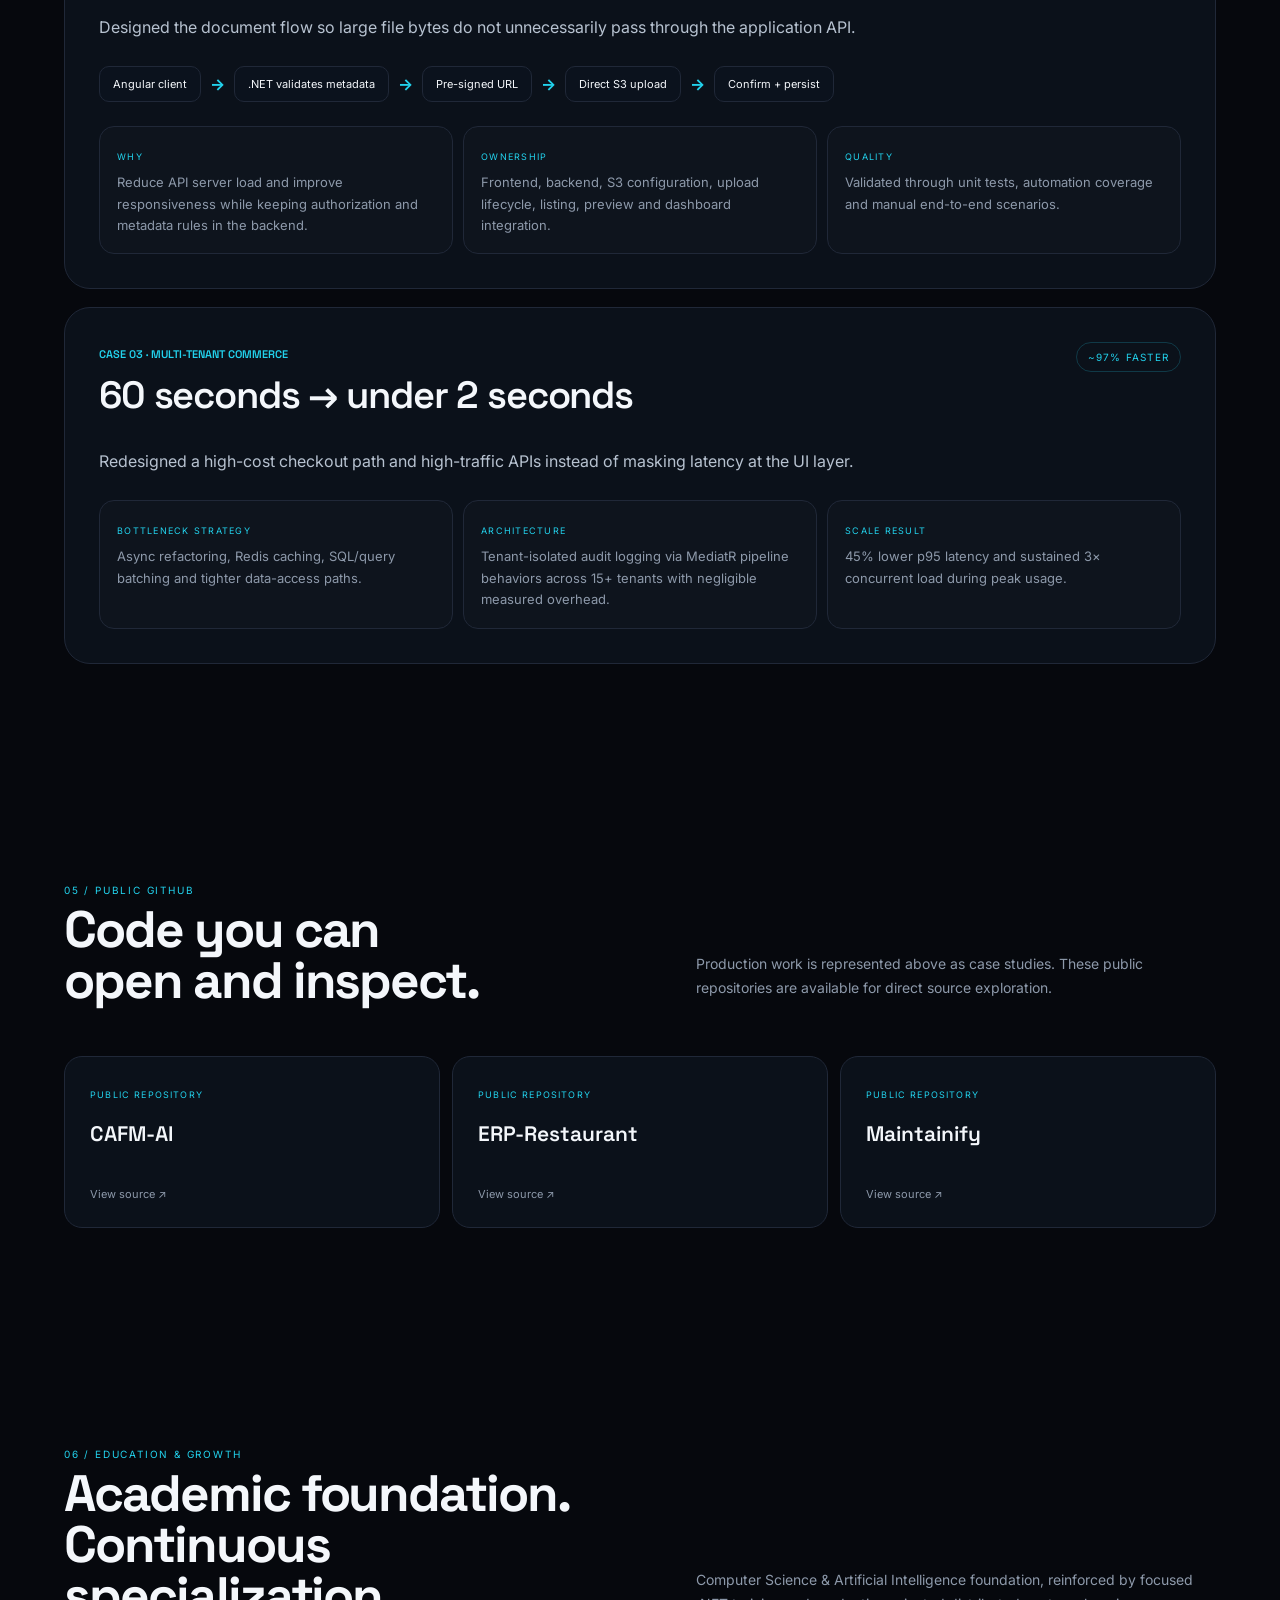
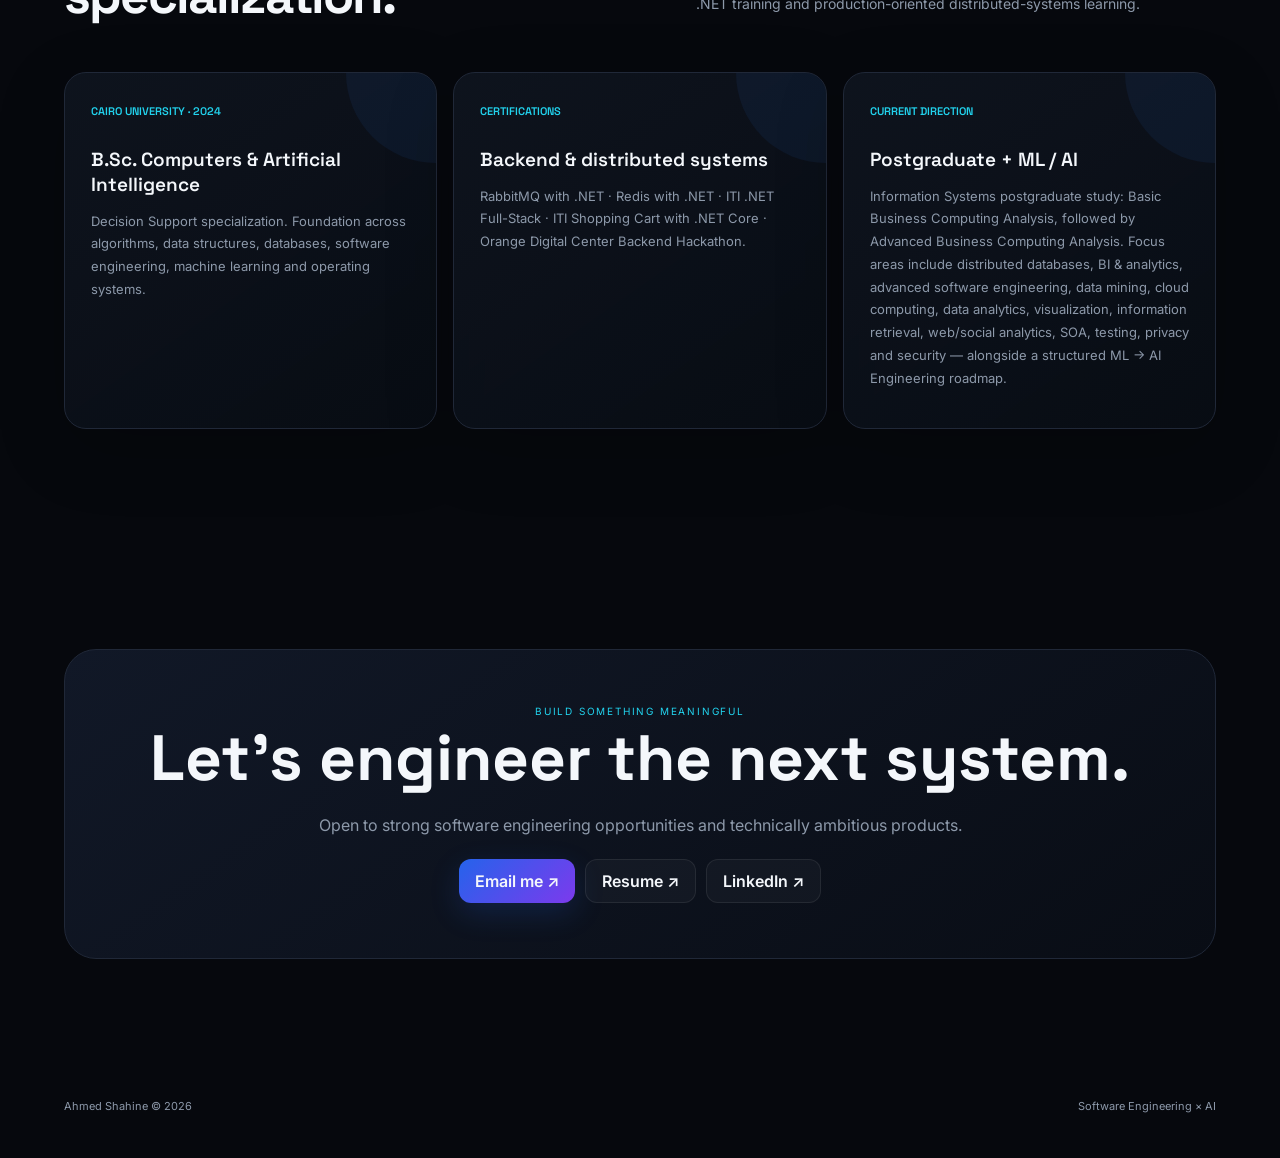
==== commit 1512da4b: "chore: add SEO metadata, skip navigation and resume CTA" ====
--- a/index.html
+++ b/index.html
@@ -1,7 +1,7 @@
-<!doctype html><html lang="en"><head><meta charset="utf-8"><meta name="viewport" content="width=device-width,initial-scale=1"><meta name="description" content="Ahmed Shahine — Software Engineer specializing in .NET, Angular and production systems, building a second track in ML and AI Engineering."><title>Ahmed Shahine — Software Engineer</title><link rel="stylesheet" href="styles.css"></head><body>
+<!doctype html><html lang="en"><head><meta charset="utf-8"><meta name="viewport" content="width=device-width,initial-scale=1"><meta name="description" content="Ahmed Shahine — Software Engineer specializing in .NET, Angular and production systems, building a second track in ML and AI Engineering."><meta name="theme-color" content="#080b10"><meta property="og:title" content="Ahmed Shahine — Software Engineer"><meta property="og:description" content="Full-Stack .NET + Angular engineer building scalable enterprise systems."><meta property="og:type" content="website"><title>Ahmed Shahine — Software Engineer</title><link rel="stylesheet" href="styles.css"></head><body><a class="skip" href="#main">Skip to content</a>
 <nav class="nav"><a class="brand" href="#"><img src="logo.png" alt="Ahmed Shahine logo"><span>Ahmed<i>.</i></span></a><div class="navlinks"><a href="#about">About</a><a href="#skills">Skills</a><a href="#experience">Experience</a><a href="#case-studies">Case Studies</a><a href="#projects">Projects</a></div><a class="nav-cta" href="resume.html">Resume ↗</a></nav>
 <div class="ambient" aria-hidden="true"><i class="beam b1"></i><i class="beam b2"></i><i class="beam b3"></i><span class="particle p1"></span><span class="particle p2"></span><span class="particle p3"></span><span class="particle p4"></span><span class="particle p5"></span></div><header class="hero"><div class="wrap hero-grid"><div><div class="eyebrow">Software Engineer · Cairo, Egypt</div><h1>Engineering<br><span class="gradient">systems that scale.</span></h1><p>Full-Stack .NET + Angular engineer building production-grade enterprise software — while developing a second professional track in Machine Learning and AI Engineering.</p><div class="actions"><a class="btn primary" href="#case-studies">Explore work ↓</a><a class="btn ghost" href="resume.html">Resume ↗</a><a class="btn ghost" href="https://github.com/AhmedShahine1" target="_blank">GitHub ↗</a></div><div class="proof"><div><b>3+ years</b><span>production engineering</span></div><div><b>50k+</b><span>requests / day</span></div><div><b>99%+</b><span>uptime</span></div></div></div><div class="hero-panel"><div class="terminal-head"><span></span><span></span><span></span><small>ENGINEERING PROFILE</small></div><div class="terminal-body"><div class="terminal-line"><em>01</em><span>Backend</span><b>ASP.NET Core · C# · SQL</b></div><div class="terminal-line"><em>02</em><span>Frontend</span><b>Angular · TypeScript · NgRx</b></div><div class="terminal-line"><em>03</em><span>Architecture</span><b>Clean Architecture · CQRS</b></div><div class="terminal-line"><em>04</em><span>Systems</span><b>Redis · RabbitMQ · SignalR</b></div><div class="terminal-line"><em>05</em><span>Next</span><b>Machine Learning → AI</b></div></div></div></div></header>
-<main>
+<main id="main">
 <section id="about" class="reveal"><div class="wrap"><div class="section-head"><div><div class="kicker">01 / About</div><h2>Ahmed Shahine.<br>Software Engineer.</h2></div><p>Full-Stack .NET engineer with 3+ years building enterprise and production systems, with a backend and architecture bias.</p></div><div class="profile"><article class="profile-story"><img src="logo.png" alt="Personal logo"><p>I enjoy owning engineering problems end to end: business workflow, API and data design, Angular UI, integrations, performance and production delivery.</p><p>Software Engineering is my primary career. In parallel, I am building a second professional track toward Machine Learning and AI Engineering.</p></article><div class="profile-facts"><div><small>NAME</small><b>Ahmed Shahine</b></div><div><small>UNIVERSITY</small><b>Cairo University · 2024</b></div><div><small>FACULTY</small><b>Faculty of Computers and Artificial Intelligence (FCAI)</b></div><div><small>SPECIALIZATION</small><b>Decision Support (DS) · Operations Research & Decision Support</b></div><div><small>POSTGRADUATE</small><b>Information Systems · Business Computing Analysis diploma track</b></div><div><small>PRIMARY TRACK</small><b>Software Engineering · .NET + Angular</b></div><div><small>SECOND TRACK</small><b>Machine Learning → AI Engineering</b></div></div></div></div></section><section id="skills" class="reveal"><div class="wrap"><div class="section-head"><div><div class="kicker">02 / Technical depth</div><h2>Full-stack depth.<br>Backend bias.</h2></div><p>My core stack, grouped by where I use it. The goal here is clarity: what I work with and where my strongest experience sits.</p></div>
 <div class="skillmatrix">
 <article class="skillgroup"><span class="num">BACKEND & APIs</span><h3>.NET ecosystem</h3><div class="tags"><span class="tag">ASP.NET Core Web API</span><span class="tag">C#</span><span class="tag">EF Core</span><span class="tag">Dapper</span><span class="tag">MediatR</span><span class="tag">SignalR</span><span class="tag">REST APIs</span></div></article>
@@ -24,7 +24,7 @@
 <article class="case"><div class="case-top"><div><span class="num">CASE 02 · DOCUMENT MANAGEMENT</span><h3>Direct-to-S3 upload architecture</h3></div><span class="case-badge">AWS S3</span></div><p class="case-lead">Designed the document flow so large file bytes do not unnecessarily pass through the application API.</p><div class="flow"><span>Angular client</span><b>→</b><span>.NET validates metadata</span><b>→</b><span>Pre-signed URL</span><b>→</b><span>Direct S3 upload</span><b>→</b><span>Confirm + persist</span></div><div class="case-grid"><div><small>WHY</small><p>Reduce API server load and improve responsiveness while keeping authorization and metadata rules in the backend.</p></div><div><small>OWNERSHIP</small><p>Frontend, backend, S3 configuration, upload lifecycle, listing, preview and dashboard integration.</p></div><div><small>QUALITY</small><p>Validated through unit tests, automation coverage and manual end-to-end scenarios.</p></div></div></article>
 <article class="case"><div class="case-top"><div><span class="num">CASE 03 · MULTI-TENANT COMMERCE</span><h3>60 seconds → under 2 seconds</h3></div><span class="case-badge">~97% FASTER</span></div><p class="case-lead">Redesigned a high-cost checkout path and high-traffic APIs instead of masking latency at the UI layer.</p><div class="case-grid"><div><small>BOTTLENECK STRATEGY</small><p>Async refactoring, Redis caching, SQL/query batching and tighter data-access paths.</p></div><div><small>ARCHITECTURE</small><p>Tenant-isolated audit logging via MediatR pipeline behaviors across 15+ tenants with negligible measured overhead.</p></div><div><small>SCALE RESULT</small><p>45% lower p95 latency and sustained 3× concurrent load during peak usage.</p></div></div></article>
 </div></div></section><section id="projects" class="reveal"><div class="wrap"><div class="section-head"><div><div class="kicker">05 / Public GitHub</div><h2>Code you can<br>open and inspect.</h2></div><p>Production work is represented above as case studies. These public repositories are available for direct source exploration.</p></div><div class="repo-grid"><a class="repo-card" href="https://github.com/AhmedShahine1/CAFM-AI" target="_blank"><small>PUBLIC REPOSITORY</small><h3>CAFM-AI</h3><span>View source ↗</span></a><a class="repo-card" href="https://github.com/AhmedShahine1/ERP-Restaurant" target="_blank"><small>PUBLIC REPOSITORY</small><h3>ERP-Restaurant</h3><span>View source ↗</span></a><a class="repo-card" href="https://github.com/AhmedShahine1/Maintainify" target="_blank"><small>PUBLIC REPOSITORY</small><h3>Maintainify</h3><span>View source ↗</span></a></div></div></section><section id="education" class="reveal"><div class="wrap"><div class="section-head"><div><div class="kicker">06 / Education & growth</div><h2>Academic foundation.<br>Continuous specialization.</h2></div><p>Computer Science & Artificial Intelligence foundation, reinforced by focused .NET training and production-oriented distributed-systems learning.</p></div><div class="cards"><article class="card tilt"><span class="num">CAIRO UNIVERSITY · 2024</span><h3>B.Sc. Computers & Artificial Intelligence</h3><p>Decision Support specialization. Foundation across algorithms, data structures, databases, software engineering, machine learning and operating systems.</p></article><article class="card tilt"><span class="num">CERTIFICATIONS</span><h3>Backend & distributed systems</h3><p>RabbitMQ with .NET · Redis with .NET · ITI .NET Full-Stack · ITI Shopping Cart with .NET Core · Orange Digital Center Backend Hackathon.</p></article><article class="card tilt"><span class="num">CURRENT DIRECTION</span><h3>Postgraduate + ML / AI</h3><p>Information Systems postgraduate study: Basic Business Computing Analysis, followed by Advanced Business Computing Analysis. Focus areas include distributed databases, BI & analytics, advanced software engineering, data mining, cloud computing, data analytics, visualization, information retrieval, web/social analytics, SOA, testing, privacy and security — alongside a structured ML → AI Engineering roadmap.</p></article></div></div></section>
-<section class="reveal"><div class="wrap"><div class="contact"><div class="kicker">Build something meaningful</div><h2>Let’s engineer the next system.</h2><p>Open to strong software engineering opportunities and technically ambitious products.</p><div class="actions" style="justify-content:center;margin-top:24px"><a class="btn primary" href="mailto:ahmed.shahine.h@gmail.com">Email me ↗</a><a class="btn ghost" href="https://linkedin.com/in/ahmed-hani-804120205" target="_blank">LinkedIn ↗</a></div></div></div></section>
+<section class="reveal"><div class="wrap"><div class="contact"><div class="kicker">Build something meaningful</div><h2>Let’s engineer the next system.</h2><p>Open to strong software engineering opportunities and technically ambitious products.</p><div class="actions" style="justify-content:center;margin-top:24px"><a class="btn primary" href="mailto:ahmed.shahine.h@gmail.com">Email me ↗</a><a class="btn ghost" href="resume.html">Resume ↗</a><a class="btn ghost" href="https://linkedin.com/in/ahmed-hani-804120205" target="_blank">LinkedIn ↗</a></div></div></div></section>
 </main><footer class="wrap"><span>Ahmed Shahine © 2026</span><span>Software Engineering × AI</span></footer>
 <div id="private-trigger" aria-hidden="true"></div>
 <script src="app.js"></script></body></html>
--- a/styles.css
+++ b/styles.css
@@ -35,3 +35,10 @@
 .personal-grid{display:grid;grid-template-columns:1.05fr .95fr;gap:70px;align-items:start}.personal-title{font:700 clamp(34px,4vw,56px)/1 "Space Grotesk";letter-spacing:-.04em;margin:10px 0 24px}.personal-copy{color:var(--muted);line-height:1.85;font-size:14px;max-width:650px}.personal-facts{display:grid;grid-template-columns:1fr 1fr;gap:10px}.personal-facts>div{padding:20px;border:1px solid var(--line);border-radius:16px;background:#0b111a}.personal-facts small{font-size:9px;letter-spacing:.13em;color:var(--cyan)}.personal-facts b{display:block;font:600 14px "Space Grotesk";margin:9px 0 5px}.personal-facts span{font-size:10px;color:var(--muted)}
 @keyframes beamDrift{0%{transform:translate3d(-30vw,0,0) rotate(-28deg)}100%{transform:translate3d(120vw,-22vh,0) rotate(-28deg)}}@keyframes particleFloat{0%,100%{transform:translate3d(0,0,0);opacity:.18}50%{transform:translate3d(35px,-80px,0);opacity:.7}}
 @media(max-width:850px){.personal-grid{grid-template-columns:1fr;gap:28px}.personal-facts{grid-template-columns:1fr 1fr}}@media(max-width:520px){.personal-facts{grid-template-columns:1fr}.brand span{display:none}}@media(prefers-reduced-motion:reduce){.ambient{display:none}}
+
+/* V9 final recruiter polish */
+.skip{position:fixed;left:12px;top:-60px;z-index:999;background:#fff;color:#080b10;padding:10px 14px;border-radius:8px}.skip:focus{top:12px}
+.profile{display:grid;grid-template-columns:.8fr 1.2fr;gap:14px}.profile-story,.profile-facts{border:1px solid var(--line);border-radius:22px;background:#0b111a}.profile-story{padding:28px}.profile-story img{width:58px;height:58px;object-fit:contain;margin-bottom:20px}.profile-story p{color:var(--muted);font-size:13px;line-height:1.85}.profile-facts{padding:8px 24px}.profile-facts>div{display:grid;grid-template-columns:140px 1fr;gap:18px;padding:15px 0;border-bottom:1px solid #ffffff0a}.profile-facts>div:last-child{border-bottom:0}.profile-facts small{font-size:9px;letter-spacing:.13em;color:var(--cyan)}.profile-facts b{font:500 12px "Space Grotesk";line-height:1.5}
+.repo-grid{display:grid;grid-template-columns:repeat(3,1fr);gap:12px}.repo-card{display:block;padding:25px;border:1px solid var(--line);border-radius:18px;background:#0b111a;text-decoration:none;color:inherit;transition:.25s}.repo-card:hover{transform:translateY(-4px);border-color:#60a5fa44}.repo-card small{color:var(--cyan);font-size:9px;letter-spacing:.13em}.repo-card h3{font:600 21px "Space Grotesk";margin:18px 0 35px}.repo-card span{color:var(--muted);font-size:11px}
+a:focus-visible,button:focus-visible{outline:2px solid var(--cyan);outline-offset:4px}
+@media(max-width:850px){.profile{grid-template-columns:1fr}.repo-grid{grid-template-columns:1fr}.profile-facts>div{grid-template-columns:120px 1fr}}@media(max-width:520px){.profile-facts>div{grid-template-columns:1fr;gap:5px}}
